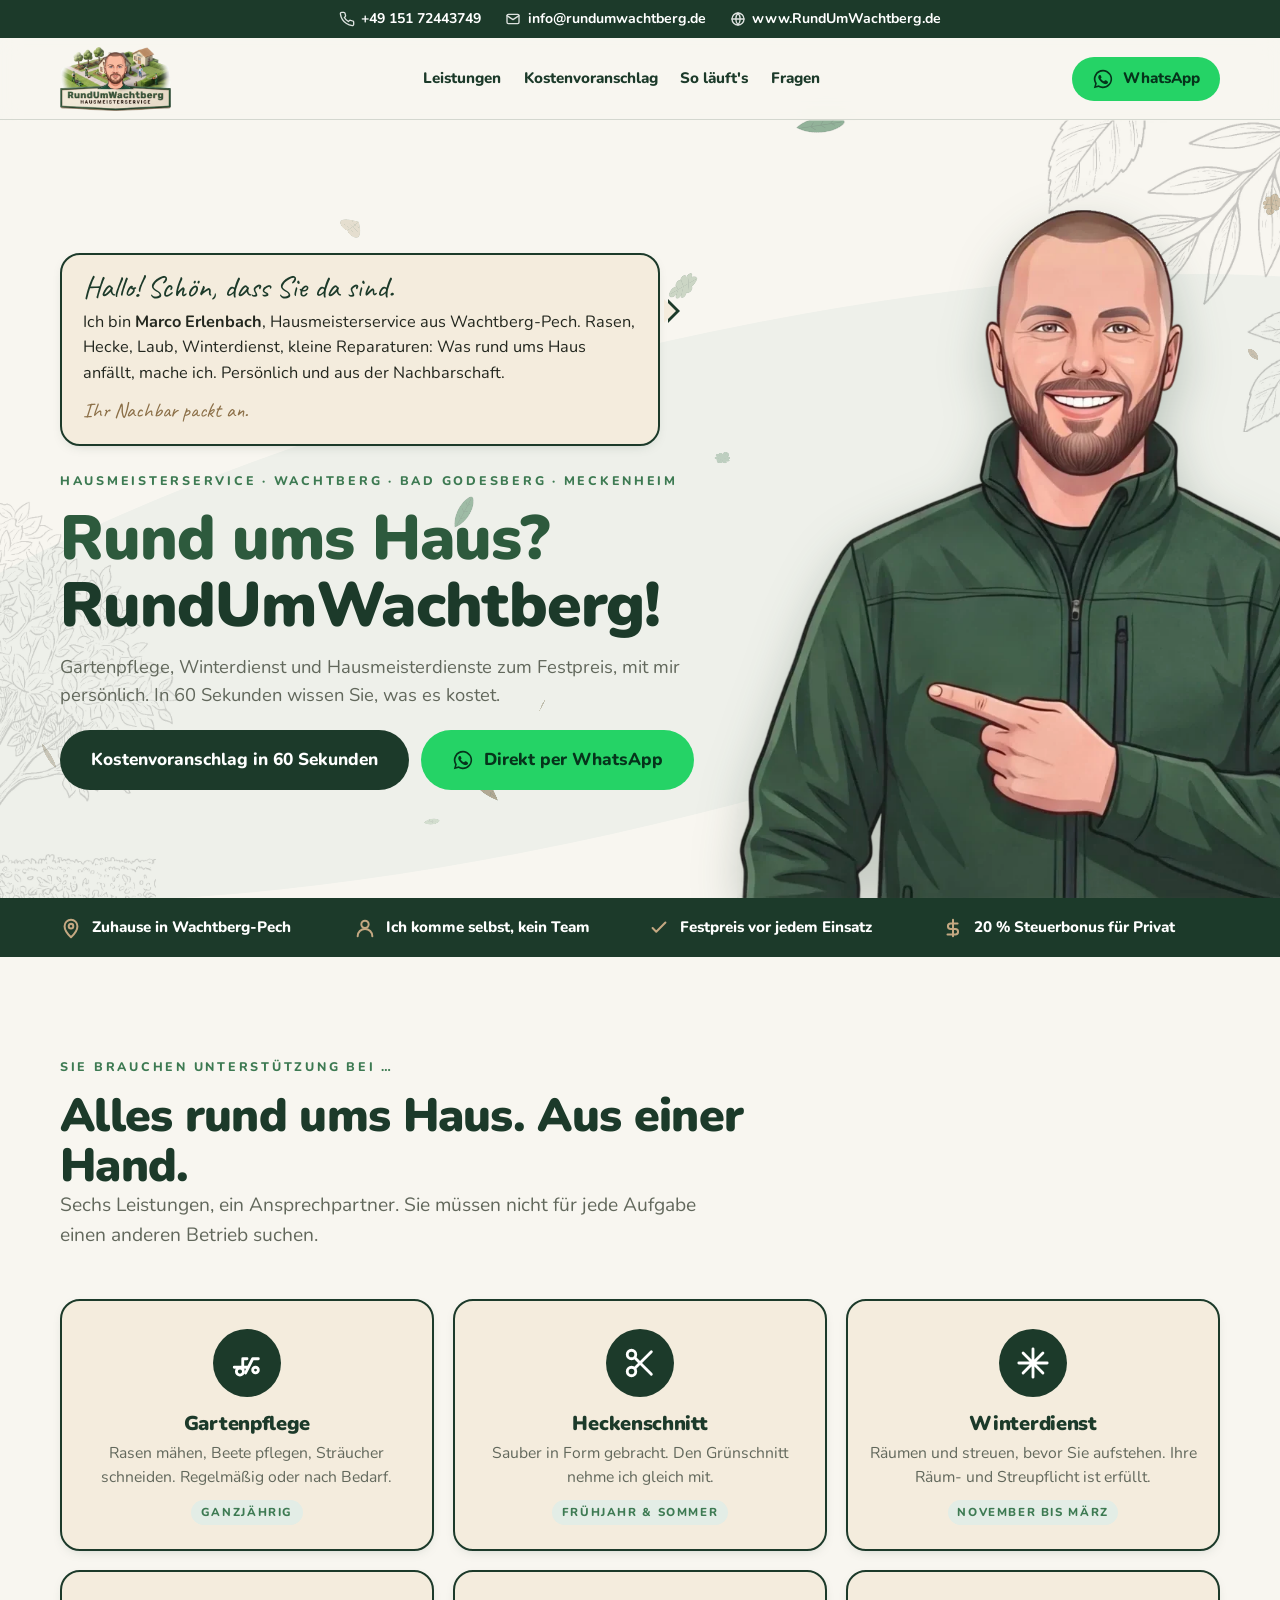
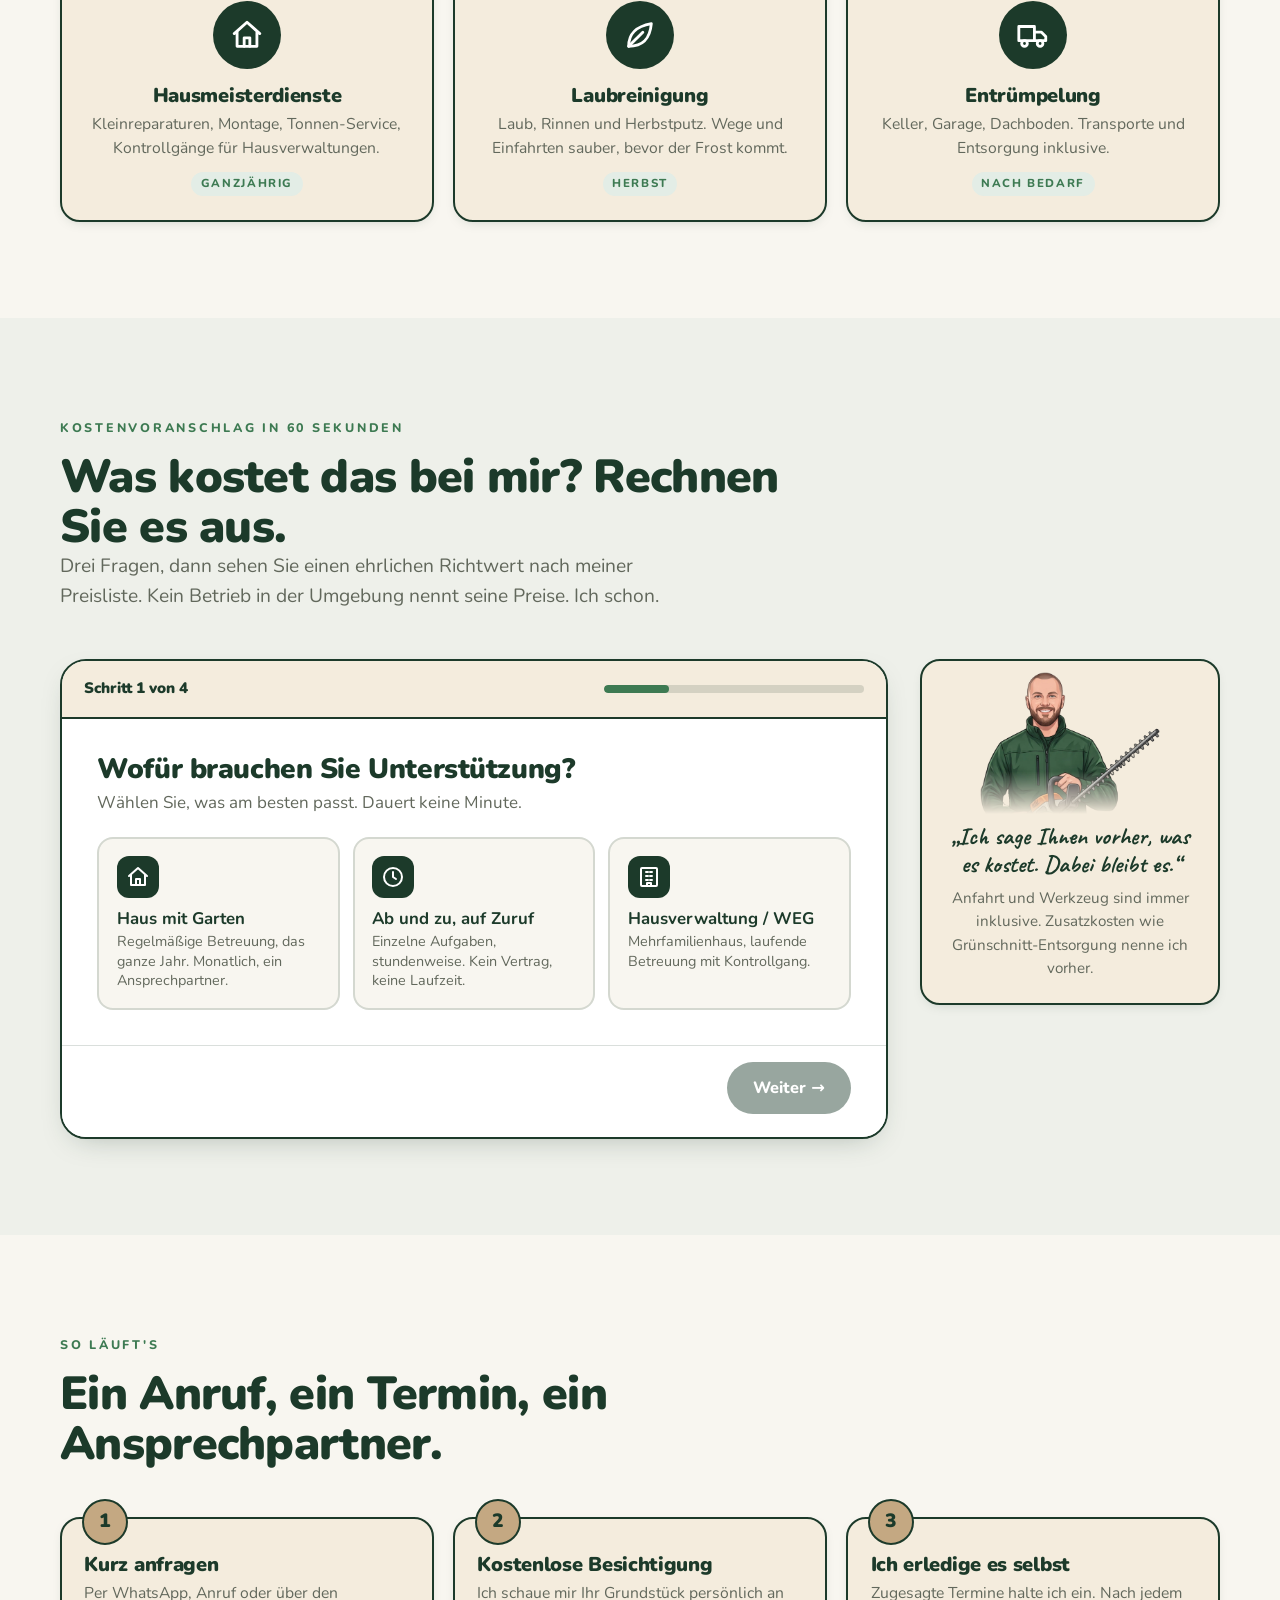
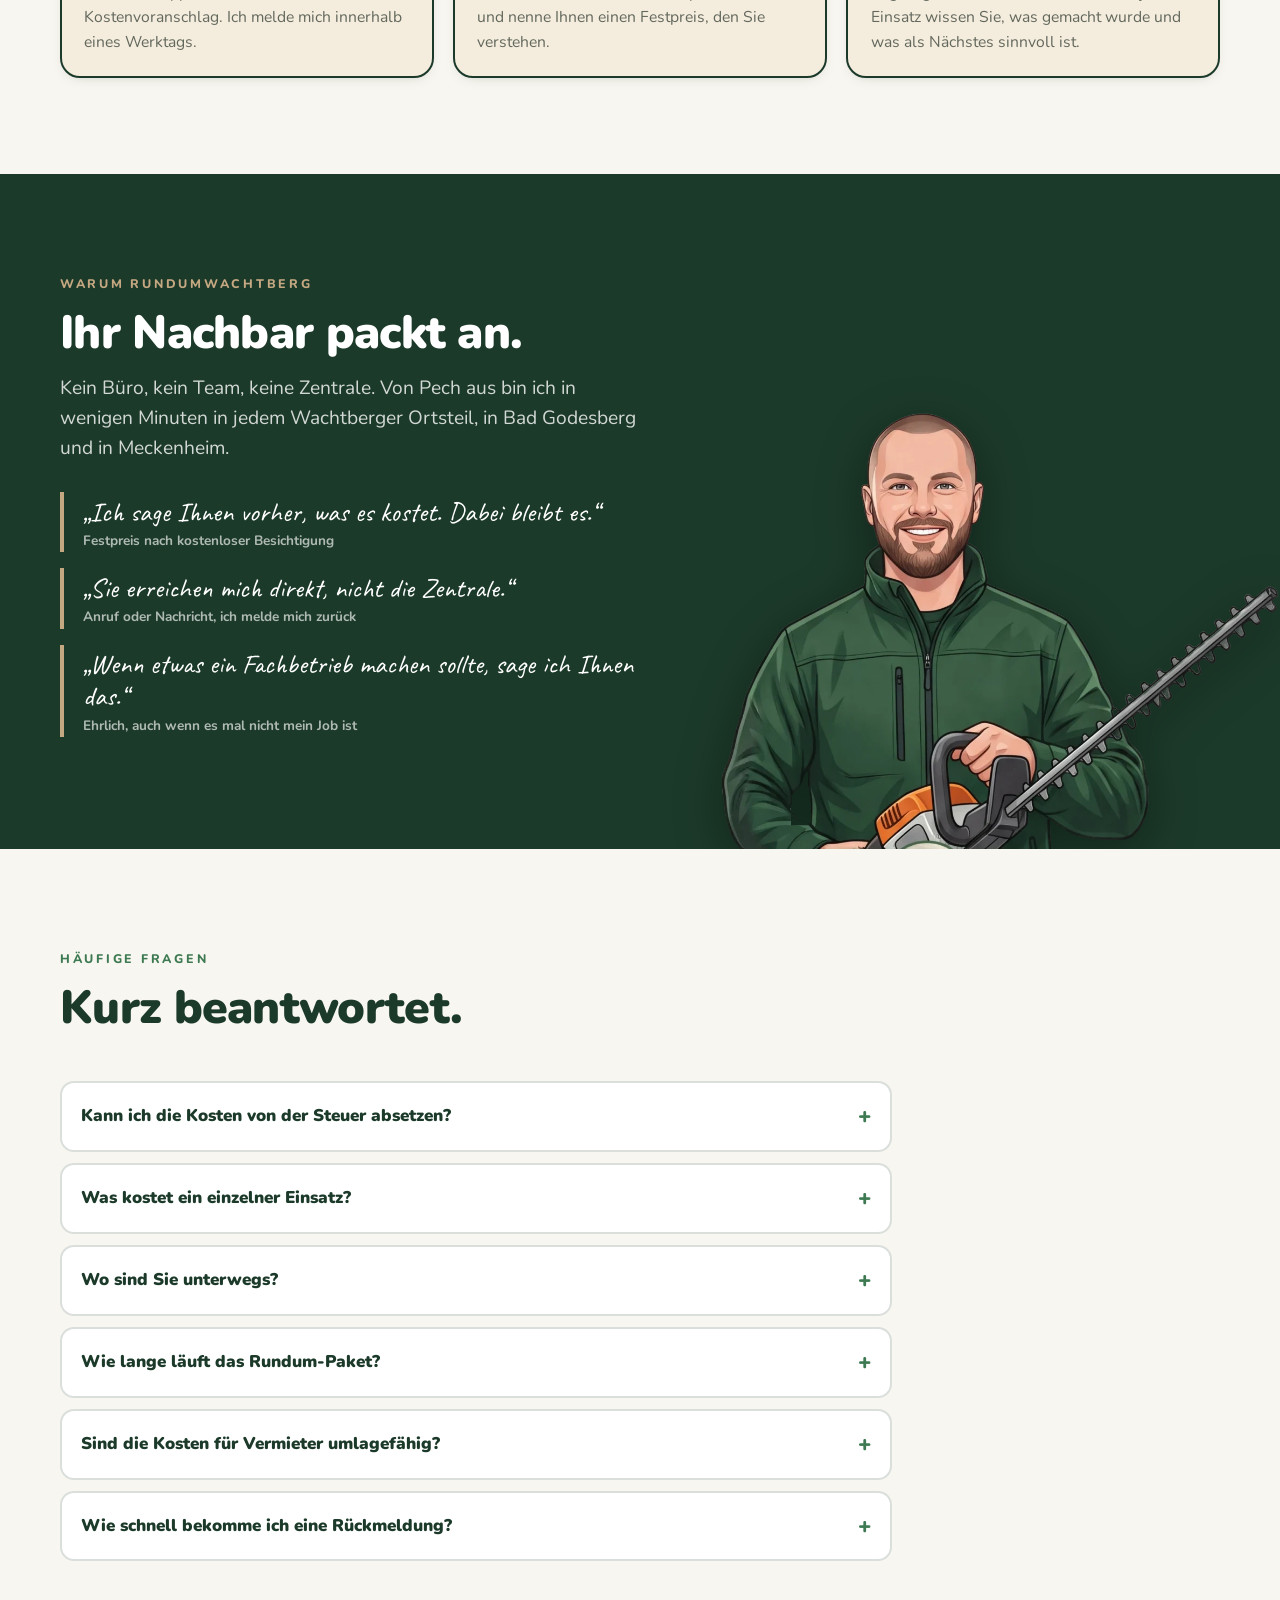
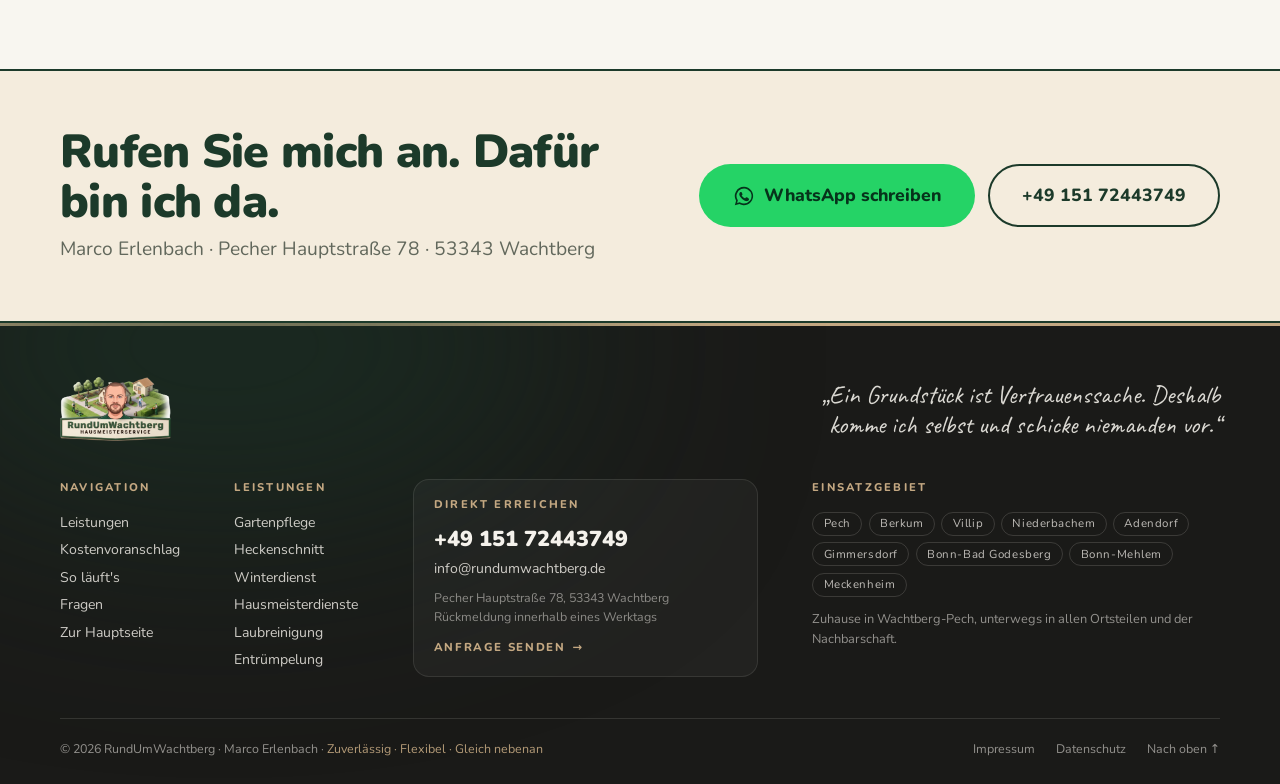
==== index.html @ 846a8f22 "Mobil-Hero: Ueberschrift zuerst, Figur steht auf der Blasenkante - Reihenfolge auf dem Handy: Eyebro" ====
<!DOCTYPE html>
<html lang="de">
<head>
<meta charset="UTF-8">
<meta name="viewport" content="width=device-width, initial-scale=1.0">
<title>Hausmeisterservice Wachtberg: Gartenpflege, Winterdienst, Kleinreparaturen | RundUmWachtberg</title>
<meta name="description" content="Marco Erlenbach aus Wachtberg-Pech: Gartenpflege, Heckenschnitt, Winterdienst, Laubreinigung und Hausmeisterdienste zum Festpreis. Kostenvoranschlag in 60 Sekunden, Anfrage per WhatsApp.">
<link rel="canonical" href="https://anfrage.rundumwachtberg.de/">
<meta name="theme-color" content="#1C3A2A">
<meta property="og:type" content="website">
<meta property="og:locale" content="de_DE">
<meta property="og:title" content="Rund ums Haus? RundUmWachtberg! Hausmeisterservice in Wachtberg">
<meta property="og:description" content="Gartenpflege, Winterdienst und Hausmeisterdienste zum Festpreis. Kostenvoranschlag in 60 Sekunden.">
<meta property="og:image" content="https://anfrage.rundumwachtberg.de/assets/og.jpg">
<meta property="og:url" content="https://anfrage.rundumwachtberg.de/">
<meta name="twitter:card" content="summary_large_image">
<link rel="icon" type="image/png" href="assets/favicon.png">
<link rel="apple-touch-icon" href="assets/favicon.png">
<link rel="preconnect" href="https://fonts.googleapis.com">
<link rel="preconnect" href="https://fonts.gstatic.com" crossorigin>
<link href="https://fonts.googleapis.com/css2?family=Nunito:wght@400;600;700;800;900&family=Caveat:wght@700&display=swap" rel="stylesheet">
<link rel="stylesheet" href="styles.css">
<script type="application/ld+json">
{
  "@context": "https://schema.org",
  "@type": "HomeAndConstructionBusiness",
  "name": "RundUmWachtberg Hausmeisterservice",
  "image": "https://anfrage.rundumwachtberg.de/assets/og.jpg",
  "url": "https://www.rundumwachtberg.de",
  "telephone": "+4915172443749",
  "email": "info@rundumwachtberg.de",
  "founder": { "@type": "Person", "name": "Marco Erlenbach" },
  "address": { "@type": "PostalAddress", "streetAddress": "Pecher Hauptstraße 78", "postalCode": "53343", "addressLocality": "Wachtberg", "addressCountry": "DE" },
  "areaServed": ["Wachtberg", "Bonn-Bad Godesberg", "Meckenheim", "Rhein-Sieg-Kreis"],
  "priceRange": "ab 42 € pro Stunde",
  "description": "Hausmeisterservice in Wachtberg: Gartenpflege, Heckenschnitt, Winterdienst, Laubreinigung, Kleinreparaturen und Entrümpelung für Privathaushalte und Hausverwaltungen.",
  "makesOffer": [
    { "@type": "Offer", "itemOffered": { "@type": "Service", "name": "Gartenpflege" } },
    { "@type": "Offer", "itemOffered": { "@type": "Service", "name": "Winterdienst" } },
    { "@type": "Offer", "itemOffered": { "@type": "Service", "name": "Hausmeisterdienste" } }
  ]
}
</script>
</head>
<body>

<!-- Topbar wie auf dem Flyer -->
<div class="topbar">
  <div class="wrap">
    <a href="tel:+4915172443749"><svg viewBox="0 0 24 24" fill="none" stroke="currentColor" stroke-width="2" stroke-linecap="round" stroke-linejoin="round"><path d="M22 16.9v3a2 2 0 01-2.2 2 19.8 19.8 0 01-8.6-3.1 19.5 19.5 0 01-6-6A19.8 19.8 0 012.1 4.2 2 2 0 014.1 2h3a2 2 0 012 1.7c.1.9.4 1.8.7 2.7a2 2 0 01-.5 2.1L8 9.8a16 16 0 006 6l1.3-1.3a2 2 0 012.1-.4c.9.3 1.8.6 2.7.7a2 2 0 011.9 2.1z"/></svg>+49 151 72443749</a>
    <a href="mailto:info@rundumwachtberg.de"><svg viewBox="0 0 24 24" fill="none" stroke="currentColor" stroke-width="2" stroke-linecap="round" stroke-linejoin="round"><rect x="3" y="5" width="18" height="14" rx="2"/><path d="M3 7l9 6 9-6"/></svg>info@rundumwachtberg.de</a>
    <a class="web" href="https://www.rundumwachtberg.de"><svg viewBox="0 0 24 24" fill="none" stroke="currentColor" stroke-width="2" stroke-linecap="round" stroke-linejoin="round"><circle cx="12" cy="12" r="9"/><path d="M3 12h18M12 3a14 14 0 010 18M12 3a14 14 0 000 18"/></svg>www.RundUmWachtberg.de</a>
  </div>
</div>

<header class="header">
  <div class="wrap">
    <a class="logo" href="#top" aria-label="RundUmWachtberg Hausmeisterservice"><img src="assets/logo.webp" alt="RundUmWachtberg Hausmeisterservice" width="700" height="405"></a>
    <nav aria-label="Seitennavigation">
      <a href="#leistungen">Leistungen</a>
      <a href="#rechner">Kostenvoranschlag</a>
      <a href="#ablauf">So läuft's</a>
      <a href="#faq">Fragen</a>
    </nav>
    <a class="btn btn-wa" data-wa="Hallo Marco, ich komme über Ihren Flyer und hätte gern ein Angebot für " href="#" target="_blank" rel="noopener"><svg viewBox="0 0 24 24" fill="currentColor"><path d="M12 2a10 10 0 00-8.6 15.1L2 22l5-1.3A10 10 0 1012 2zm0 18.2a8.2 8.2 0 01-4.2-1.2l-.3-.2-3 .8.8-2.9-.2-.3A8.2 8.2 0 1112 20.2zm4.5-6.1c-.2-.1-1.5-.7-1.7-.8s-.4-.1-.6.1-.6.8-.8 1c-.1.2-.3.2-.5.1a6.7 6.7 0 01-3.3-2.9c-.3-.4.3-.4.7-1.3.1-.2 0-.3 0-.4l-.8-1.8c-.2-.5-.4-.4-.6-.4h-.5a1 1 0 00-.7.3 3 3 0 00-.9 2.2 5.2 5.2 0 001.1 2.7 11.8 11.8 0 004.5 4c1.7.7 2.3.8 3.1.6a2.7 2.7 0 001.8-1.2 2.2 2.2 0 00.1-1.2c0-.1-.2-.2-.4-.3z"/></svg>WhatsApp</a>
  </div>
</header>

<main id="top">

<!-- HERO -->
<section class="hero">
  <div class="swoosh"></div>
  <img class="deco deco-leaves" src="assets/leaves-tr.webp" alt="" aria-hidden="true">
  <img class="deco deco-tree" src="assets/tree-left.webp" alt="" aria-hidden="true">
  <canvas class="wind" data-count="16" data-opacity="0.7" aria-hidden="true"></canvas>
  <div class="wrap">
    <div class="hero-copy">
      <div class="bubble">
        <div class="hi">Hallo! Schön, dass Sie da sind.</div>
        <div class="bubble-fig" aria-hidden="true"><img src="assets/marco-point.webp" alt="" width="900" height="955"></div>
        <p>Ich bin <strong>Marco Erlenbach</strong>, Hausmeisterservice aus Wachtberg-Pech. Rasen, Hecke, Laub, Winterdienst, kleine Reparaturen: Was rund ums Haus anfällt, mache ich. Persönlich und aus der Nachbarschaft.</p>
        <div class="sig">Ihr Nachbar packt an.</div>
      </div>
      <span class="eyebrow">Hausmeisterservice · Wachtberg · Bad Godesberg · Meckenheim</span>
      <h1><span class="q">Rund ums Haus?</span><span>RundUmWachtberg!</span></h1>
      <p class="lead">Gartenpflege, Winterdienst und Hausmeisterdienste zum Festpreis, mit mir persönlich. <span class="lead-more">In 60 Sekunden wissen Sie, was es kostet.</span></p>
      <div class="hero-ctas">
        <a class="btn btn-primary btn-lg" href="#rechner">Kostenvoranschlag in 60 Sekunden</a>
        <a class="btn btn-wa btn-lg" data-wa="Hallo Marco, ich komme über Ihren Flyer und hätte gern ein Angebot für " href="#" target="_blank" rel="noopener"><svg viewBox="0 0 24 24" fill="currentColor"><path d="M12 2a10 10 0 00-8.6 15.1L2 22l5-1.3A10 10 0 1012 2zm0 18.2a8.2 8.2 0 01-4.2-1.2l-.3-.2-3 .8.8-2.9-.2-.3A8.2 8.2 0 1112 20.2zm4.5-6.1c-.2-.1-1.5-.7-1.7-.8s-.4-.1-.6.1-.6.8-.8 1c-.1.2-.3.2-.5.1a6.7 6.7 0 01-3.3-2.9c-.3-.4.3-.4.7-1.3.1-.2 0-.3 0-.4l-.8-1.8c-.2-.5-.4-.4-.6-.4h-.5a1 1 0 00-.7.3 3 3 0 00-.9 2.2 5.2 5.2 0 001.1 2.7 11.8 11.8 0 004.5 4c1.7.7 2.3.8 3.1.6a2.7 2.7 0 001.8-1.2 2.2 2.2 0 00.1-1.2c0-.1-.2-.2-.4-.3z"/></svg>Direkt per WhatsApp</a>
      </div>
    </div>
    <div class="hero-marco">
      <img src="assets/marco-point.webp" alt="Marco Erlenbach, Inhaber von RundUmWachtberg, als Cartoon" width="900" height="955" fetchpriority="high">
    </div>
  </div>
</section>

<div class="trust">
  <div class="wrap">
    <div><svg viewBox="0 0 24 24" fill="none" stroke="currentColor" stroke-width="2.2" stroke-linecap="round" stroke-linejoin="round"><path d="M12 22s7-6.5 7-12a7 7 0 10-14 0c0 5.5 7 12 7 12z"/><circle cx="12" cy="10" r="2.5"/></svg>Zuhause in Wachtberg-Pech</div>
    <div><svg viewBox="0 0 24 24" fill="none" stroke="currentColor" stroke-width="2.2" stroke-linecap="round" stroke-linejoin="round"><circle cx="12" cy="8" r="4"/><path d="M4 21a8 8 0 0116 0"/></svg>Ich komme selbst, kein Team</div>
    <div><svg viewBox="0 0 24 24" fill="none" stroke="currentColor" stroke-width="2.2" stroke-linecap="round" stroke-linejoin="round"><path d="M5 12l4 4L19 6"/></svg>Festpreis vor jedem Einsatz</div>
    <div><svg viewBox="0 0 24 24" fill="none" stroke="currentColor" stroke-width="2.2" stroke-linecap="round" stroke-linejoin="round"><path d="M12 3v18M17 7H9.5a3 3 0 000 6h5a3 3 0 010 6H6"/></svg>20 % Steuerbonus für Privat</div>
  </div>
</div>

<!-- LEISTUNGEN -->
<section class="section" id="leistungen">
  <div class="wrap">
    <div class="section-head reveal">
      <span class="eyebrow">Sie brauchen Unterstützung bei …</span>
      <h2>Alles rund ums Haus. Aus einer Hand.</h2>
      <p class="lead">Sechs Leistungen, ein Ansprechpartner. Sie müssen nicht für jede Aufgabe einen anderen Betrieb suchen.</p>
    </div>
    <div class="services">
      <div class="card service reveal">
        <div class="icon-circle"><svg viewBox="0 0 24 24" fill="none" stroke="currentColor" stroke-width="2" stroke-linecap="round" stroke-linejoin="round"><path d="M3 15h10l3-6h4M13 15l-2 4"/><circle cx="7" cy="18" r="2.5"/><circle cx="18" cy="17" r="2"/><path d="M9 15V9h3"/></svg></div>
        <h3>Gartenpflege</h3>
        <p>Rasen mähen, Beete pflegen, Sträucher schneiden. Regelmäßig oder nach Bedarf.</p>
        <span class="tag">Ganzjährig</span>
      </div>
      <div class="card service reveal">
        <div class="icon-circle"><svg viewBox="0 0 24 24" fill="none" stroke="currentColor" stroke-width="2" stroke-linecap="round" stroke-linejoin="round"><circle cx="6" cy="6" r="3"/><circle cx="6" cy="18" r="3"/><path d="M20 4L8.5 15.5M8.5 8.5L20 20"/></svg></div>
        <h3>Heckenschnitt</h3>
        <p>Sauber in Form gebracht. Den Grünschnitt nehme ich gleich mit.</p>
        <span class="tag">Frühjahr & Sommer</span>
      </div>
      <div class="card service reveal">
        <div class="icon-circle"><svg viewBox="0 0 24 24" fill="none" stroke="currentColor" stroke-width="2" stroke-linecap="round" stroke-linejoin="round"><path d="M12 2v20M2 12h20M5 5l14 14M19 5L5 19"/></svg></div>
        <h3>Winterdienst</h3>
        <p>Räumen und streuen, bevor Sie aufstehen. Ihre Räum- und Streupflicht ist erfüllt.</p>
        <span class="tag">November bis März</span>
      </div>
      <div class="card service reveal">
        <div class="icon-circle"><svg viewBox="0 0 24 24" fill="none" stroke="currentColor" stroke-width="2" stroke-linecap="round" stroke-linejoin="round"><path d="M3 11l9-8 9 8"/><path d="M5 10v10h14V10"/><path d="M10 20v-6h4v6"/></svg></div>
        <h3>Hausmeisterdienste</h3>
        <p>Kleinreparaturen, Montage, Tonnen-Service, Kontrollgänge für Hausverwaltungen.</p>
        <span class="tag">Ganzjährig</span>
      </div>
      <div class="card service reveal">
        <div class="icon-circle"><svg viewBox="0 0 24 24" fill="none" stroke="currentColor" stroke-width="2" stroke-linecap="round" stroke-linejoin="round"><path d="M4 20c0-9 5-14 16-16-1 11-6 16-16 16z"/><path d="M4 20c4-4 7-7 10-10"/></svg></div>
        <h3>Laubreinigung</h3>
        <p>Laub, Rinnen und Herbstputz. Wege und Einfahrten sauber, bevor der Frost kommt.</p>
        <span class="tag">Herbst</span>
      </div>
      <div class="card service reveal">
        <div class="icon-circle"><svg viewBox="0 0 24 24" fill="none" stroke="currentColor" stroke-width="2" stroke-linecap="round" stroke-linejoin="round"><path d="M2 6h11v10H2zM13 10h5l3 3v3h-8z"/><circle cx="6" cy="18" r="2"/><circle cx="17" cy="18" r="2"/></svg></div>
        <h3>Entrümpelung</h3>
        <p>Keller, Garage, Dachboden. Transporte und Entsorgung inklusive.</p>
        <span class="tag">Nach Bedarf</span>
      </div>
    </div>
  </div>
</section>

<!-- RECHNER -->
<section class="section section-alt" id="rechner">
  <div class="wrap">
    <div class="section-head reveal">
      <span class="eyebrow">Kostenvoranschlag in 60 Sekunden</span>
      <h2>Was kostet das bei mir? Rechnen Sie es aus.</h2>
      <p class="lead">Drei Fragen, dann sehen Sie einen ehrlichen Richtwert nach meiner Preisliste. Kein Betrieb in der Umgebung nennt seine Preise. Ich schon.</p>
    </div>
    <div class="wizard-wrap">
      <div class="wizard reveal" id="wizard">
        <div class="wizard-top">
          <span class="step-label" id="wizard-step">Schritt 1 von 4</span>
          <div class="progress" role="progressbar" aria-label="Fortschritt"><span id="wizard-progress" style="width:25%"></span></div>
        </div>
        <div class="wizard-body" id="wizard-body"></div>
        <div class="wizard-nav" id="wizard-nav"></div>
      </div>
      <aside class="wizard-side reveal">
        <div class="card">
          <img src="assets/marco-trimmer.webp" alt="" width="1040" height="815" loading="lazy">
          <div class="hand">„Ich sage Ihnen vorher, was es kostet. Dabei bleibt es.“</div>
          <p>Anfahrt und Werkzeug sind immer inklusive. Zusatzkosten wie Grünschnitt-Entsorgung nenne ich vorher.</p>
        </div>
      </aside>
    </div>
  </div>
</section>

<!-- ABLAUF -->
<section class="section" id="ablauf">
  <div class="wrap">
    <div class="section-head reveal">
      <span class="eyebrow">So läuft's</span>
      <h2>Ein Anruf, ein Termin, ein Ansprechpartner.</h2>
    </div>
    <div class="steps3">
      <div class="card reveal"><h3>Kurz anfragen</h3><p>Per WhatsApp, Anruf oder über den Kostenvoranschlag. Ich melde mich innerhalb eines Werktags.</p></div>
      <div class="card reveal"><h3>Kostenlose Besichtigung</h3><p>Ich schaue mir Ihr Grundstück persönlich an und nenne Ihnen einen Festpreis, den Sie verstehen.</p></div>
      <div class="card reveal"><h3>Ich erledige es selbst</h3><p>Zugesagte Termine halte ich ein. Nach jedem Einsatz wissen Sie, was gemacht wurde und was als Nächstes sinnvoll ist.</p></div>
    </div>
  </div>
</section>

<!-- WARUM MARCO -->
<section class="section section-dark">
  <div class="wrap why">
    <div class="reveal">
      <span class="eyebrow">Warum RundUmWachtberg</span>
      <h2>Ihr Nachbar packt an.</h2>
      <p class="lead" style="margin:1rem 0 1.8rem">Kein Büro, kein Team, keine Zentrale. Von Pech aus bin ich in wenigen Minuten in jedem Wachtberger Ortsteil, in Bad Godesberg und in Meckenheim.</p>
      <div class="quotes">
        <div class="quote">„Ich sage Ihnen vorher, was es kostet. Dabei bleibt es.“<small>Festpreis nach kostenloser Besichtigung</small></div>
        <div class="quote">„Sie erreichen mich direkt, nicht die Zentrale.“<small>Anruf oder Nachricht, ich melde mich zurück</small></div>
        <div class="quote">„Wenn etwas ein Fachbetrieb machen sollte, sage ich Ihnen das.“<small>Ehrlich, auch wenn es mal nicht mein Job ist</small></div>
      </div>
    </div>
    <div class="why-marco reveal">
      <img src="assets/marco-trimmer.webp" alt="Marco Erlenbach mit Heckenschere" width="1040" height="815" loading="lazy">
    </div>
  </div>
</section>

<!-- FAQ -->
<section class="section" id="faq">
  <div class="wrap">
    <div class="section-head reveal">
      <span class="eyebrow">Häufige Fragen</span>
      <h2>Kurz beantwortet.</h2>
    </div>
    <div class="faq reveal">
      <details><summary>Kann ich die Kosten von der Steuer absetzen?</summary><div class="a">Ja. Als Privathaushalt holen Sie sich 20 % der Arbeitskosten über die Steuererklärung zurück (haushaltsnahe Dienstleistungen nach § 35a EStG, bis 4.000 € im Jahr). Voraussetzung sind eine Rechnung und die Zahlung per Überweisung. Aus 135 € im Monat werden so effektiv 108 €. Das ist keine Steuerberatung, fragen Sie im Zweifel Ihren Steuerberater.</div></details>
      <details><summary>Was kostet ein einzelner Einsatz?</summary><div class="a">42 € pro Stunde, mindestens zwei Stunden, danach im 15-Minuten-Takt. Anfahrt und Werkzeug sind inklusive. Zusatzkosten wie die Entsorgung von Grünschnitt (19 € je m³) nenne ich Ihnen vorher.</div></details>
      <details><summary>Wo sind Sie unterwegs?</summary><div class="a">In allen Wachtberger Ortsteilen (Pech, Niederbachem, Villip, Berkum, Adendorf, Ließem und weitere), in Bonn-Bad Godesberg und in Meckenheim. Im Umkreis fällt keine Anfahrtspauschale an.</div></details>
      <details><summary>Wie lange läuft das Rundum-Paket?</summary><div class="a">Zwölf Monate, danach monatlich kündbar. Die zwölf Monate sind für Sie: Der Preis bleibt ein Jahr fest und der Winterdienst ist drin. Wer nur den Sommer möchte, bucht stundenweise.</div></details>
      <details><summary>Sind die Kosten für Vermieter umlagefähig?</summary><div class="a">Hausmeister-, Gartenpflege- und Winterdienstkosten sind in der Regel als Betriebskosten auf die Mieter umlegbar (§ 2 BetrKV). Ich stelle die Rechnung getrennt nach umlagefähigen und nicht umlagefähigen Kosten aus.</div></details>
      <details><summary>Wie schnell bekomme ich eine Rückmeldung?</summary><div class="a">Innerhalb eines Werktags. Wenn es einmal schnell gehen muss, findet sich meist auch kurzfristig ein Termin.</div></details>
    </div>
  </div>
</section>

<!-- CTA-BAND -->
<section class="cta-band">
  <div class="wrap">
    <div class="reveal">
      <h2>Rufen Sie mich an. Dafür bin ich da.</h2>
      <p class="lead" style="margin-top:.5rem">Marco Erlenbach · Pecher Hauptstraße 78 · 53343 Wachtberg</p>
    </div>
    <div class="actions reveal">
      <a class="btn btn-wa btn-lg" data-wa="Hallo Marco, ich komme über Ihren Flyer und hätte gern ein Angebot für " href="#" target="_blank" rel="noopener"><svg viewBox="0 0 24 24" fill="currentColor"><path d="M12 2a10 10 0 00-8.6 15.1L2 22l5-1.3A10 10 0 1012 2zm0 18.2a8.2 8.2 0 01-4.2-1.2l-.3-.2-3 .8.8-2.9-.2-.3A8.2 8.2 0 1112 20.2zm4.5-6.1c-.2-.1-1.5-.7-1.7-.8s-.4-.1-.6.1-.6.8-.8 1c-.1.2-.3.2-.5.1a6.7 6.7 0 01-3.3-2.9c-.3-.4.3-.4.7-1.3.1-.2 0-.3 0-.4l-.8-1.8c-.2-.5-.4-.4-.6-.4h-.5a1 1 0 00-.7.3 3 3 0 00-.9 2.2 5.2 5.2 0 001.1 2.7 11.8 11.8 0 004.5 4c1.7.7 2.3.8 3.1.6a2.7 2.7 0 001.8-1.2 2.2 2.2 0 00.1-1.2c0-.1-.2-.2-.4-.3z"/></svg>WhatsApp schreiben</a>
      <a class="btn btn-outline btn-lg" href="tel:+4915172443749">+49 151 72443749</a>
    </div>
  </div>
</section>

</main>

<footer id="footer">
  <div class="foot-line" aria-hidden="true"></div>
  <div class="foot-glow" aria-hidden="true"></div>
  <canvas class="wind" data-count="12" data-opacity="0.5" data-dark="1" aria-hidden="true"></canvas>
  <div class="wrap foot-inner">
    <div class="foot-head">
      <a href="#top" aria-label="Nach oben"><img src="assets/logo.webp" alt="RundUmWachtberg Hausmeisterservice" width="220" height="118"></a>
      <p class="foot-quote">„Ein Grundstück ist Vertrauenssache. Deshalb komme ich selbst und schicke niemanden vor.“</p>
    </div>
    <div class="foot-grid">
      <div>
        <div class="foot-eyebrow">Navigation</div>
        <ul>
          <li><a href="#leistungen">Leistungen</a></li>
          <li><a href="#rechner">Kostenvoranschlag</a></li>
          <li><a href="#ablauf">So läuft's</a></li>
          <li><a href="#fragen">Fragen</a></li>
          <li><a href="https://www.rundumwachtberg.de">Zur Hauptseite</a></li>
        </ul>
      </div>
      <div>
        <div class="foot-eyebrow">Leistungen</div>
        <ul>
          <li><a href="#leistungen">Gartenpflege</a></li>
          <li><a href="#leistungen">Heckenschnitt</a></li>
          <li><a href="#leistungen">Winterdienst</a></li>
          <li><a href="#leistungen">Hausmeisterdienste</a></li>
          <li><a href="#leistungen">Laubreinigung</a></li>
          <li><a href="#leistungen">Entrümpelung</a></li>
        </ul>
      </div>
      <div class="foot-card">
        <div class="foot-eyebrow">Direkt erreichen</div>
        <a class="foot-phone" href="tel:+4915172443749">+49 151 72443749</a>
        <a class="foot-mail" href="mailto:info@rundumwachtberg.de">info@rundumwachtberg.de</a>
        <p>Pecher Hauptstraße 78, 53343 Wachtberg<br>Rückmeldung innerhalb eines Werktags</p>
        <a class="foot-cta" href="#rechner">Anfrage senden <span aria-hidden="true">→</span></a>
      </div>
      <div>
        <div class="foot-eyebrow">Einsatzgebiet</div>
        <ul class="foot-chips">
          <li>Pech</li><li>Berkum</li><li>Villip</li><li>Niederbachem</li><li>Adendorf</li><li>Gimmersdorf</li><li>Bonn-Bad Godesberg</li><li>Bonn-Mehlem</li><li>Meckenheim</li>
        </ul>
        <p class="foot-note">Zuhause in Wachtberg-Pech, unterwegs in allen Ortsteilen und der Nachbarschaft.</p>
      </div>
    </div>
    <div class="foot-legal">
      <div>© 2026 RundUmWachtberg · Marco Erlenbach · <span class="foot-claim">Zuverlässig · Flexibel · Gleich nebenan</span></div>
      <div class="foot-links"><a href="impressum.html">Impressum</a><a href="datenschutz.html">Datenschutz</a><a href="#top">Nach oben <span aria-hidden="true">↑</span></a></div>
    </div>
  </div>
</footer>

<!-- Mobile Sticky-Bar -->
<div class="sticky-bar">
  <a class="btn btn-wa" data-wa="Hallo Marco, ich komme über Ihren Flyer und hätte gern ein Angebot für " href="#" target="_blank" rel="noopener"><svg viewBox="0 0 24 24" fill="currentColor" width="20" height="20"><path d="M12 2a10 10 0 00-8.6 15.1L2 22l5-1.3A10 10 0 1012 2zm0 18.2a8.2 8.2 0 01-4.2-1.2l-.3-.2-3 .8.8-2.9-.2-.3A8.2 8.2 0 1112 20.2zm4.5-6.1c-.2-.1-1.5-.7-1.7-.8s-.4-.1-.6.1-.6.8-.8 1c-.1.2-.3.2-.5.1a6.7 6.7 0 01-3.3-2.9c-.3-.4.3-.4.7-1.3.1-.2 0-.3 0-.4l-.8-1.8c-.2-.5-.4-.4-.6-.4h-.5a1 1 0 00-.7.3 3 3 0 00-.9 2.2 5.2 5.2 0 001.1 2.7 11.8 11.8 0 004.5 4c1.7.7 2.3.8 3.1.6a2.7 2.7 0 001.8-1.2 2.2 2.2 0 00.1-1.2c0-.1-.2-.2-.4-.3z"/></svg>WhatsApp</a>
  <a class="btn btn-primary" href="#rechner">Kostenvoranschlag</a>
</div>

<script src="app.js" defer></script>
<script src="wind.js" defer></script>
</body>
</html>
---- styles.css ----
/* RundUmWachtberg Landingpage – Flyer-Look: Papier, Creme-Karten, Waldgrün, Cartoon-Marco */

:root {
  --paper: #F8F6F0;
  --paper-2: #EEF0EA;
  --cream: #F4ECDD;
  --cream-2: #EAE0CC;
  --forest: #1C3A2A;
  --forest-mid: #2D5A3D;
  --leaf: #3D7A52;
  --moss: #E3EDE6;
  --sand: #C4A882;
  --earth: #8B6F47;
  --ink: #23271F;
  --muted: #62685C;
  --line: rgba(28, 58, 42, 0.16);
  --wa: #25D366;
  --wa-dark: #128C4A;
  --radius: 20px;
  --shadow: 0 10px 30px -14px rgba(28, 58, 42, 0.35);
  --shadow-sm: 0 4px 14px -8px rgba(28, 58, 42, 0.35);
  --font: "Nunito", "Nunito Sans", system-ui, sans-serif;
  --hand: "Caveat", cursive;
  --max: 1160px;
}

* { box-sizing: border-box; margin: 0; padding: 0; }
html { scroll-behavior: smooth; -webkit-text-size-adjust: 100%; }
body {
  font-family: var(--font);
  color: var(--ink);
  background: var(--paper);
  line-height: 1.55;
  font-size: 17px;
  overflow-x: hidden;
}
img { max-width: 100%; height: auto; display: block; }
a { color: var(--forest-mid); }
button { font-family: inherit; cursor: pointer; }
.wrap { width: min(var(--max), 100% - 2.4rem); margin-inline: auto; }
.sr-only { position: absolute; width: 1px; height: 1px; overflow: hidden; clip: rect(0 0 0 0); white-space: nowrap; }

/* ---------- Typografie ---------- */
h1, h2, h3 { font-weight: 900; line-height: 1.08; color: var(--forest); letter-spacing: -0.015em; }
h1 { font-size: clamp(2.3rem, 5.6vw, 4.2rem); }
h2 { font-size: clamp(1.9rem, 3.8vw, 2.9rem); }
h3 { font-size: 1.25rem; }
.eyebrow {
  display: inline-block; font-size: 0.78rem; font-weight: 800; letter-spacing: 0.22em;
  text-transform: uppercase; color: var(--leaf); margin-bottom: 0.9rem;
}
.lead { font-size: clamp(1.05rem, 1.5vw, 1.25rem); color: var(--muted); max-width: 40rem; }
.muted { color: var(--muted); }
.hand { font-family: var(--hand); font-weight: 700; color: var(--earth); }

/* ---------- Buttons ---------- */
.btn {
  display: inline-flex; align-items: center; justify-content: center; gap: 0.6rem;
  min-height: 52px; padding: 0.8rem 1.5rem; border-radius: 999px; border: 2px solid transparent;
  font-weight: 800; font-size: 1.02rem; text-decoration: none; transition: transform .18s ease, box-shadow .18s ease, background .18s ease;
  white-space: nowrap;
}
.btn:hover { transform: translateY(-2px); box-shadow: var(--shadow); }
.btn:active { transform: translateY(0); }
.btn-primary { background: var(--forest); color: #fff; }
.btn-primary:hover { background: var(--forest-mid); }
.btn-outline { background: transparent; color: var(--forest); border-color: var(--forest); }
.btn-outline:hover { background: var(--moss); }
.btn-wa { background: var(--wa); color: #06331b; }
.btn-wa:hover { background: #2fe174; }
.btn-wa svg { width: 22px; height: 22px; flex: none; }
.btn-lg { min-height: 60px; padding: 1rem 2rem; font-size: 1.1rem; }
.btn[disabled] { opacity: .45; cursor: not-allowed; transform: none; box-shadow: none; }

/* ---------- Topbar & Header ---------- */
.topbar { background: var(--forest); color: #fff; font-size: 0.88rem; font-weight: 700; }
.topbar .wrap { display: flex; gap: 1.5rem; justify-content: center; flex-wrap: wrap; padding: 0.5rem 0; }
.topbar a { color: #fff; text-decoration: none; display: inline-flex; align-items: center; gap: .4rem; }
.topbar svg { width: 16px; height: 16px; opacity: .85; }
@media (max-width: 760px) { .topbar .wrap { gap: 1rem; font-size: .82rem; } .topbar .web { display: none; } }

.header { position: sticky; top: 0; z-index: 40; background: rgba(248, 246, 240, 0.88); backdrop-filter: blur(10px); border-bottom: 1px solid var(--line); }
.header .wrap { display: flex; align-items: center; justify-content: space-between; padding: 0.55rem 0; gap: 1rem; }
.logo img { height: 64px; width: auto; }
.header .btn { min-height: 44px; padding: .5rem 1.1rem; font-size: .95rem; }
.header nav { display: flex; gap: 1.4rem; font-weight: 800; font-size: .95rem; }
.header nav a { color: var(--forest); text-decoration: none; }
.header nav a:hover { color: var(--leaf); }
@media (max-width: 760px) { .header nav { display: none; } .logo img { height: 52px; } }

/* ---------- Deko (Skizzen aus dem Flyer) ---------- */
.deco { position: absolute; pointer-events: none; mix-blend-mode: multiply; opacity: .5; z-index: 0; }
.wind { position: absolute; inset: 0; width: 100%; height: 100%; pointer-events: none; z-index: 0; }
.deco-leaves { top: -10px; right: -40px; width: clamp(180px, 22vw, 340px); }
.deco-tree { left: -60px; bottom: -40px; width: clamp(160px, 20vw, 320px); opacity: .38; }
.swoosh {
  position: absolute; inset: 0; z-index: 0; pointer-events: none; overflow: hidden;
}
.swoosh::before {
  content: ""; position: absolute; width: 140%; height: 60%; left: -20%; top: 30%;
  background: var(--paper-2); border-radius: 50%; transform: rotate(-14deg);
}

/* ---------- Hero ---------- */
.hero { position: relative; overflow: hidden; padding: clamp(2rem, 6vw, 4.5rem) 0 0; }
.hero .wrap { position: relative; z-index: 1; display: grid; grid-template-columns: 1.15fr .85fr; gap: 1.5rem; align-items: end; }
.hero-copy { padding-bottom: clamp(2rem, 5vw, 4rem); }
.hero h1 span { display: block; }
.hero .lead { margin-top: 1rem; }
.hero h1 .q { color: var(--forest-mid); }
.hero-ctas { display: flex; flex-wrap: wrap; gap: .8rem; margin-top: 1.6rem; }
.hero-marco { position: relative; align-self: end; width: 100%; text-align: center; }
.hero-marco img { width: min(135%, 720px); max-width: none; margin-left: auto; margin-right: -6%; filter: drop-shadow(0 18px 24px rgba(28,58,42,.25)); }

/* Sprechblase */
.bubble {
  position: relative; background: var(--cream); border: 2px solid var(--forest); border-radius: var(--radius);
  padding: 1.2rem 1.4rem 1.3rem; box-shadow: var(--shadow-sm); margin-bottom: 1.6rem; max-width: 560px;
}
.bubble::after, .bubble::before {
  content: ""; position: absolute; right: -22px; top: 44px; border: 12px solid transparent; border-left-color: var(--forest); border-right: 0;
}
.bubble::after { right: -18px; border-left-color: var(--cream); }
.bubble .hi { font-family: var(--hand); font-size: 2rem; line-height: 1; color: var(--forest); margin-bottom: .45rem; }
.bubble p { font-size: 1.02rem; }
.bubble .sig { margin-top: .6rem; font-family: var(--hand); font-size: 1.35rem; color: var(--earth); }

.trust { position: relative; z-index: 1; background: var(--forest); color: #fff; }
.trust .wrap { display: grid; grid-template-columns: repeat(4, 1fr); gap: 1rem; padding: 1.1rem 0; }
.trust div { display: flex; align-items: center; gap: .6rem; font-weight: 800; font-size: .95rem; }
.trust svg { width: 22px; height: 22px; flex: none; color: var(--sand); }
@media (max-width: 900px) {
  .hero .wrap { grid-template-columns: 1fr; }
  .hero-marco { order: -1; justify-self: center; width: 100%; }
  .hero-marco img { width: min(90%, 440px); margin-inline: auto; }
  .bubble::before, .bubble::after { right: auto; left: 60px; top: -24px; border: 12px solid transparent; border-bottom-color: var(--forest); border-top: 0; }
  .bubble::after { top: -20px; border-bottom-color: var(--cream); }
  .trust .wrap { grid-template-columns: 1fr 1fr; }
}
@media (max-width: 480px) { .trust .wrap { grid-template-columns: 1fr; gap: .5rem; } }

/* Hero auf Viewport-Hoehe (Desktop): Topbar + Header = ca. 122px */
@media (min-width: 861px) {
  .hero { --chrome: 122px; height: calc(100svh - var(--chrome)); min-height: 560px; max-height: 980px; }
  .hero .wrap { height: 100%; }
  .hero-marco img { height: calc(100svh - var(--chrome) - clamp(2rem, 6vw, 4.5rem)); max-height: 800px; object-fit: contain; object-position: center bottom; }
}
@media (min-width: 861px) {
  .hero-copy { align-self: center; padding-bottom: 0; padding-top: 0; }
  .bubble { max-width: 600px; }
}
@media (min-width: 861px) and (max-height: 900px) {
  .hero { padding-top: 1.5rem; }
  .bubble { padding: 1.1rem 1.3rem 1.15rem; margin-bottom: 1.3rem; }
  .bubble .hi { font-size: 1.9rem; }
  .bubble p { font-size: 1.02rem; }
  .bubble .sig { font-size: 1.3rem; margin-top: .5rem; }
  .hero h1 { font-size: clamp(2.4rem, 5vw, 3.9rem); }
  .hero .lead { font-size: 1.15rem; margin-top: .8rem; }
  .hero-ctas { margin-top: 1.3rem; }
  .hero-ctas .btn-lg { min-height: 58px; padding: .9rem 1.8rem; font-size: 1.08rem; }
}

/* ---------- Sections ---------- */
.section { --sec-pad: clamp(3.2rem, 8vw, 6rem); position: relative; padding: var(--sec-pad) 0; }
.section-head { max-width: 46rem; margin-bottom: clamp(1.8rem, 4vw, 3rem); }
.section-alt { background: var(--paper-2); }
.section-dark { background: var(--forest); color: #fff; }
.section-dark h2, .section-dark h3 { color: #fff; }
.section-dark .eyebrow { color: var(--sand); }
.section-dark .lead { color: rgba(255,255,255,.8); }

/* Flyer-Karten */
.card {
  background: var(--cream); border: 2px solid var(--forest); border-radius: var(--radius);
  box-shadow: var(--shadow-sm); padding: 1.4rem;
}
.services { display: grid; grid-template-columns: repeat(3, 1fr); gap: 1.2rem; }
.service { text-align: center; padding: 1.8rem 1.2rem 1.5rem; transition: transform .2s ease, box-shadow .2s ease; }
.service:hover { transform: translateY(-4px); box-shadow: var(--shadow); }
.icon-circle {
  width: 68px; height: 68px; border-radius: 50%; background: var(--forest); color: #fff;
  display: grid; place-items: center; margin: 0 auto 1rem;
}
.icon-circle svg { width: 34px; height: 34px; }
.service h3 { margin-bottom: .35rem; }
.service p { color: var(--muted); font-size: .98rem; }
.service .tag { display: inline-block; margin-top: .7rem; font-size: .72rem; font-weight: 800; letter-spacing: .14em; text-transform: uppercase; color: var(--leaf); background: var(--moss); padding: .2rem .6rem; border-radius: 999px; }
@media (max-width: 900px) { .services { grid-template-columns: 1fr 1fr; } }
@media (max-width: 560px) { .services { grid-template-columns: 1fr; } }

/* ---------- Rechner / Wizard ---------- */
.wizard-wrap { display: grid; grid-template-columns: minmax(0, 1fr) 300px; gap: 2rem; align-items: start; }
@media (max-width: 960px) { .wizard-wrap { grid-template-columns: 1fr; } .wizard-side { display: none; } }
.wizard { background: #fff; border: 2px solid var(--forest); border-radius: 26px; box-shadow: var(--shadow); overflow: hidden; }
.wizard-top { display: flex; align-items: center; justify-content: space-between; gap: 1rem; padding: 1rem 1.4rem; background: var(--cream); border-bottom: 2px solid var(--forest); }
.wizard-top .step-label { font-weight: 900; color: var(--forest); font-size: .95rem; }
.progress { flex: 1; height: 8px; background: rgba(28,58,42,.15); border-radius: 99px; overflow: hidden; max-width: 260px; }
.progress span { display: block; height: 100%; background: var(--leaf); border-radius: 99px; transition: width .35s ease; }
.wizard-body { padding: clamp(1.3rem, 3vw, 2.2rem); min-height: 320px; }
.step { animation: stepIn .35s ease both; }
@keyframes stepIn { from { opacity: 0; transform: translateX(16px); } to { opacity: 1; transform: none; } }
.step h3 { font-size: clamp(1.35rem, 2.4vw, 1.75rem); margin-bottom: .35rem; }
.step .hint { color: var(--muted); margin-bottom: 1.3rem; }

.choices { display: grid; gap: .8rem; }
.choices.cols-3 { grid-template-columns: repeat(3, minmax(0, 1fr)); }
.choices.cols-2 { grid-template-columns: repeat(2, minmax(0, 1fr)); }
@media (max-width: 680px) { .choices.cols-3, .choices.cols-2 { grid-template-columns: 1fr; } }
.choice {
  position: relative; display: flex; gap: .9rem; align-items: flex-start; text-align: left;
  background: var(--paper); border: 2px solid var(--line); border-radius: 16px; padding: 1rem 1.05rem;
  transition: border-color .15s, background .15s, transform .15s; min-height: 64px; width: 100%; min-width: 0;
}
.choice:has(.check) { padding-right: 2.6rem; }
/* Drei-Spalten-Karten: Icon oben, Text darunter, Preis unten */
.choices.cols-3 .choice { flex-direction: column; align-items: stretch; gap: .7rem; padding: 1.05rem 1.1rem 1.1rem; }
.choices.cols-3 .choice:has(.check) { padding-right: 1.1rem; }
.choices.cols-3 .choice .price { margin-left: 0; margin-top: auto; padding-top: .7rem; border-top: 1px solid var(--line); text-align: left; font-size: 1rem; align-self: stretch; }
/* Zwei-Spalten-Karten: Icon links, Titel und Preis untereinander */
.choices.cols-2 .choice { display: grid; grid-template-columns: auto minmax(0, 1fr); align-items: start; align-content: start; column-gap: .9rem; row-gap: .3rem; }
.choices.cols-2 .choice .ic { grid-row: 1 / span 2; }
.choices.cols-2 .choice .price { grid-column: 2; margin-left: 0; align-self: start; font-size: .92rem; }
.choice:hover { border-color: var(--leaf); transform: translateY(-2px); }
.choice[aria-pressed="true"], .choice.on { border-color: var(--forest); background: var(--cream); box-shadow: 0 0 0 3px rgba(61,122,82,.18); }
.choice .ic { width: 42px; height: 42px; border-radius: 12px; background: var(--forest); color: #fff; display: grid; place-items: center; flex: none; }
.choice .ic svg { width: 24px; height: 24px; }
.choice b { display: block; color: var(--forest); font-size: 1.05rem; line-height: 1.2; }
.choice small { display: block; color: var(--muted); font-size: .9rem; margin-top: .2rem; line-height: 1.35; }
.choice .price { margin-left: auto; font-weight: 900; color: var(--leaf); white-space: nowrap; font-size: .95rem; align-self: center; }
.choice .check { position: absolute; top: 10px; right: 10px; width: 22px; height: 22px; border-radius: 50%; border: 2px solid var(--line); background: #fff; display: grid; place-items: center; }
.choice .check svg { width: 13px; height: 13px; opacity: 0; color: #fff; }
.choice.on .check { background: var(--leaf); border-color: var(--leaf); }
.choice.on .check svg { opacity: 1; }

.chips { display: flex; flex-wrap: wrap; gap: .55rem; }
.chip { border: 2px solid var(--line); background: var(--paper); border-radius: 999px; padding: .5rem 1rem; font-weight: 800; color: var(--forest); font-size: .95rem; transition: all .15s; }
.chip:hover { border-color: var(--leaf); }
.chip.on { background: var(--forest); border-color: var(--forest); color: #fff; }

.stepper { display: flex; align-items: center; gap: .6rem; }
.stepper button { width: 44px; height: 44px; border-radius: 50%; border: 2px solid var(--forest); background: #fff; color: var(--forest); font-size: 1.4rem; font-weight: 900; line-height: 1; }
.stepper button:hover { background: var(--moss); }
.stepper output { min-width: 3.2rem; text-align: center; font-weight: 900; font-size: 1.5rem; color: var(--forest); }
.field-row { display: grid; grid-template-columns: 1fr 1fr; gap: 1.2rem; margin-top: .4rem; }
.field-row label { display: block; font-weight: 800; color: var(--forest); margin-bottom: .5rem; }
.field-row small { display: block; color: var(--muted); font-weight: 600; margin-top: .4rem; }
@media (max-width: 560px) { .field-row { grid-template-columns: 1fr; } }

.wizard-nav { display: flex; justify-content: space-between; align-items: center; gap: 1rem; padding: 1rem clamp(1.3rem, 3vw, 2.2rem) 1.4rem; border-top: 1px solid var(--line); background: #fff; }
.link-btn { background: none; border: 0; font-weight: 800; color: var(--muted); padding: .5rem 0; text-decoration: underline; text-underline-offset: 3px; }
.link-btn:hover { color: var(--forest); }
.link-btn:empty { display: none; }
.wizard-nav .btn { margin-left: auto; }

/* Seitenleiste neben dem Rechner */
.wizard-side { position: sticky; top: 100px; }
.wizard-side .card { text-align: center; padding: 1.2rem 1.2rem 1.4rem; }
.wizard-side img { width: 70%; margin: -.5rem auto .6rem; -webkit-mask-image: linear-gradient(#000 70%, transparent 100%); mask-image: linear-gradient(#000 70%, transparent 100%); }
.wizard-side .hand { font-size: 1.5rem; line-height: 1.15; color: var(--forest); }
.wizard-side p { font-size: .95rem; color: var(--muted); margin-top: .5rem; }

/* Kostenvoranschlag (Rechnungs-Look) */
.estimate { border: 2px solid var(--forest); border-radius: 18px; overflow: hidden; background: #fff; }
.estimate-head { display: flex; justify-content: space-between; align-items: flex-start; gap: 1rem; padding: 1.1rem 1.3rem; background: var(--forest); color: #fff; }
.estimate-head b { font-size: 1.08rem; display: block; line-height: 1.25; margin-bottom: .2rem; }
.estimate-head small { color: rgba(255,255,255,.75); font-weight: 700; display: block; }
.estimate-head .no { text-align: right; font-size: .78rem; font-weight: 800; color: var(--sand); letter-spacing: .08em; text-transform: uppercase; white-space: nowrap; flex: none; }
.estimate table { width: 100%; border-collapse: collapse; }
.estimate td { padding: .75rem 1.3rem; border-bottom: 1px solid var(--line); vertical-align: top; font-size: .98rem; }
.estimate td:last-child { text-align: right; white-space: nowrap; font-weight: 800; font-variant-numeric: tabular-nums; }
.estimate td small { display: block; color: var(--muted); font-weight: 600; font-size: .85rem; }
.estimate tr.total td { border-bottom: 0; padding-top: 1rem; padding-bottom: 1rem; background: var(--cream); font-size: 1.1rem; font-weight: 900; color: var(--forest); }
.estimate tr.total td:last-child { font-size: 1.5rem; }
.estimate tr.total small { color: var(--muted); font-size: .85rem; font-weight: 700; }
.estimate tr.eff td { background: var(--moss); border-bottom: 0; color: var(--forest); font-weight: 800; }
.estimate tr.eff td:last-child { font-size: 1.25rem; color: var(--leaf); }
.estimate-note { padding: 1rem 1.3rem; background: var(--paper); border-top: 1px solid var(--line); font-size: .9rem; color: var(--muted); }
.estimate-note b { color: var(--forest); }
.estimate-note p + p { margin-top: .5rem; }

.result-grid { display: grid; grid-template-columns: minmax(0, 1.1fr) minmax(0, .9fr); gap: 1.6rem; align-items: start; margin-top: 1rem; }
.result-grid > * { min-width: 0; }
@media (max-width: 800px) { .result-grid { grid-template-columns: minmax(0, 1fr); } }
.lead-box { background: var(--cream); border: 2px solid var(--forest); border-radius: 18px; padding: 1.3rem; }
.lead-box h4 { font-size: 1.2rem; color: var(--forest); margin-bottom: .3rem; font-weight: 900; }
.lead-box .hint { color: var(--muted); font-size: .93rem; margin-bottom: 1rem; }
.lead-box label { display: block; font-weight: 800; font-size: .9rem; color: var(--forest); margin-bottom: .3rem; }
.lead-box input, .lead-box textarea {
  width: 100%; font: inherit; font-size: 1rem; padding: .75rem .9rem; border-radius: 12px; border: 2px solid var(--line); background: #fff; color: var(--ink); margin-bottom: .85rem;
}
.lead-box input:focus, .lead-box textarea:focus { outline: none; border-color: var(--leaf); box-shadow: 0 0 0 3px rgba(61,122,82,.18); }
.lead-box .btn { width: 100%; }
.lead-box .or { text-align: center; color: var(--muted); font-weight: 800; font-size: .85rem; margin: .8rem 0; letter-spacing: .1em; text-transform: uppercase; }
.lead-box .privacy { font-size: .78rem; color: var(--muted); margin-top: .7rem; text-align: center; }
.success { text-align: center; padding: 1.5rem 1rem; }
.success .hand { font-size: 2rem; color: var(--forest); }
.success p { color: var(--muted); margin-top: .4rem; }

/* ---------- Ablauf ---------- */
.steps3 { display: grid; grid-template-columns: repeat(3, 1fr); gap: 1.2rem; counter-reset: s; }
.steps3 .card { position: relative; padding-top: 2.2rem; }
.steps3 .card::before {
  counter-increment: s; content: counter(s); position: absolute; top: -20px; left: 20px; width: 42px; height: 42px; border-radius: 50%;
  background: var(--sand); color: var(--forest); font-weight: 900; font-size: 1.2rem; display: grid; place-items: center; border: 2px solid var(--forest);
}
.steps3 h3 { margin-bottom: .35rem; }
.steps3 p { color: var(--muted); font-size: .98rem; }
@media (max-width: 800px) { .steps3 { grid-template-columns: 1fr; gap: 2rem; } }

/* ---------- Warum Marco (dunkel) ---------- */
.why { display: grid; grid-template-columns: 1.05fr .95fr; gap: 3rem; align-items: end; }
.why > .reveal:first-child { align-self: center; padding-bottom: 1rem; }
.quotes { display: grid; gap: 1rem; }
.quote { border-left: 4px solid var(--sand); padding: .2rem 0 .2rem 1.2rem; font-family: var(--hand); font-size: 1.7rem; line-height: 1.2; color: #fff; }
.quote small { display: block; font-family: var(--font); font-size: .85rem; color: rgba(255,255,255,.65); font-weight: 700; margin-top: .3rem; }
.why-marco { display: flex; justify-content: flex-end; align-self: end; margin-bottom: calc(-1 * var(--sec-pad)); margin-right: clamp(-90px, calc((var(--max) - 100vw) / 2), 0px); }
.why-marco img { width: min(100%, 560px); filter: drop-shadow(0 12px 24px rgba(0,0,0,.35)); }
.section-dark { overflow: hidden; }
@media (max-width: 860px) { .why { grid-template-columns: 1fr; gap: 2rem; } .why > .reveal:first-child { padding-bottom: 0; } .why-marco { justify-content: center; margin-right: 0; } .why-marco img { width: min(84%, 400px); } }

/* ---------- FAQ ---------- */
.faq { max-width: 52rem; }
.faq details { background: #fff; border: 2px solid var(--line); border-radius: 14px; margin-bottom: .7rem; overflow: hidden; }
.faq details[open] { border-color: var(--forest); }
.faq summary { list-style: none; cursor: pointer; padding: 1rem 1.2rem; font-weight: 900; color: var(--forest); display: flex; justify-content: space-between; align-items: center; gap: 1rem; }
.faq summary::-webkit-details-marker { display: none; }
.faq summary::after { content: "+"; font-size: 1.4rem; color: var(--leaf); flex: none; }
.faq details[open] summary::after { content: "–"; }
.faq .a { padding: 0 1.2rem 1.1rem; color: var(--muted); }

/* ---------- CTA-Band ---------- */
.cta-band { background: var(--cream); border-block: 2px solid var(--forest); }
.cta-band .wrap { display: grid; grid-template-columns: 1fr auto; gap: 2rem; align-items: center; padding: clamp(2rem, 5vw, 3.5rem) 0; }
.cta-band .actions { display: flex; flex-wrap: wrap; gap: .8rem; }
@media (max-width: 800px) { .cta-band .wrap { grid-template-columns: 1fr; } }

/* ---------- Footer (Stil der Hauptseite) ---------- */
footer { position: relative; overflow: hidden; background: #1A1A18; color: rgba(245,242,236,.85); font-size: .92rem; }
.foot-line { position: absolute; inset: 0 0 auto 0; height: 3px; background: var(--sand); }
.foot-glow { position: absolute; left: -10%; top: -30%; width: 55%; height: 70%; border-radius: 50%; background: rgba(28,58,42,.6); filter: blur(120px); pointer-events: none; }
.foot-inner { position: relative; z-index: 1; padding: 3.4rem 0 1.6rem; }
.foot-head { display: flex; flex-wrap: wrap; align-items: flex-end; justify-content: space-between; gap: 1.2rem 2rem; padding-bottom: 2.4rem; }
.foot-head img { height: 64px; width: auto; }
.foot-quote { font-family: var(--hand); font-size: clamp(1.4rem, 2vw, 1.8rem); line-height: 1.2; color: rgba(245,242,236,.88); max-width: 34ch; text-align: right; }
.foot-grid { display: grid; grid-template-columns: auto auto minmax(0, 1.1fr) minmax(0, 1.3fr); gap: 2rem 3.4rem; }
.foot-eyebrow { font-size: .7rem; font-weight: 800; letter-spacing: .2em; text-transform: uppercase; color: var(--sand); margin-bottom: .95rem; }
footer ul { list-style: none; display: grid; gap: .4rem; font-size: .88rem; line-height: 1.5; }
footer a { color: rgba(245,242,236,.82); text-decoration: none; transition: color .15s; }
footer a:hover { color: var(--sand); }
.foot-card { align-self: start; border: 1px solid rgba(245,242,236,.1); background: rgba(245,242,236,.035); border-radius: 16px; padding: 1rem 1.25rem 1.1rem; }
.foot-phone { display: block; font-size: 1.35rem; font-weight: 900; line-height: 1; color: #F5F2EC; margin-top: .1rem; }
.foot-mail { display: block; font-size: .88rem; margin-top: .45rem; }
.foot-card p { font-size: .78rem; line-height: 1.5; color: rgba(245,242,236,.5); margin-top: .6rem; }
.foot-cta { display: inline-flex; align-items: center; gap: .45rem; margin-top: .8rem; font-size: .72rem; font-weight: 800; letter-spacing: .14em; text-transform: uppercase; color: var(--sand); }
.foot-cta:hover { color: #F5F2EC; }
.foot-chips { display: flex; flex-wrap: wrap; gap: .4rem; }
.foot-chips li { border: 1px solid rgba(245,242,236,.15); border-radius: 999px; padding: .15rem .65rem; font-size: .72rem; letter-spacing: .05em; color: rgba(245,242,236,.75); }
.foot-note { margin-top: .85rem; font-size: .8rem; line-height: 1.5; color: rgba(245,242,236,.55); }
.foot-legal { display: flex; flex-wrap: wrap; justify-content: space-between; align-items: center; gap: .8rem 1.5rem; margin-top: 2.6rem; padding-top: 1.2rem; border-top: 1px solid rgba(245,242,236,.12); font-size: .78rem; color: rgba(245,242,236,.55); }
.foot-claim { color: rgba(196,168,130,.9); }
.foot-links { display: flex; gap: 1.3rem; }
.foot-links a { color: rgba(245,242,236,.55); }
.foot-links a:hover { color: #F5F2EC; }
@media (max-width: 960px) { .foot-grid { grid-template-columns: 1fr 1fr; } }
@media (max-width: 760px) {
  .foot-inner { padding-bottom: 6rem; }
  .foot-head { align-items: flex-start; }
  .foot-quote { text-align: left; }
}
@media (max-width: 560px) { .foot-grid { grid-template-columns: 1fr; gap: 1.6rem; } }

/* ---------- Mobile Sticky-Bar ---------- */
.sticky-bar {
  position: fixed; left: 0; right: 0; bottom: 0; z-index: 50; display: none; gap: .6rem; padding: .6rem .8rem calc(.6rem + env(safe-area-inset-bottom));
  background: rgba(248,246,240,.95); backdrop-filter: blur(10px); border-top: 2px solid var(--forest);
}
.sticky-bar .btn { flex: 1; min-height: 48px; padding: .6rem .8rem; font-size: .95rem; }
@media (max-width: 760px) { .sticky-bar { display: flex; } }

/* ---------- Reveal ---------- */
.reveal { opacity: 0; transform: translateY(18px); transition: opacity .7s ease, transform .7s ease; }
.reveal.in { opacity: 1; transform: none; }
@media (prefers-reduced-motion: reduce) {
  .reveal { opacity: 1; transform: none; transition: none; }
  .step { animation: none; }
}

/* ---------- Unterseiten (Impressum/Datenschutz) ---------- */
.legal-page { padding: 3rem 0 5rem; max-width: 46rem; }
.legal-page h1 { font-size: 2.2rem; margin-bottom: 1.2rem; }
.legal-page h2 { font-size: 1.3rem; margin: 1.8rem 0 .5rem; }
.legal-page p, .legal-page li { color: var(--ink); margin-bottom: .6rem; }
.legal-page ul { padding-left: 1.2rem; }

/* ---------- Mobil (Handy, bis 680px) ---------- */
@media (max-width: 680px) {
  /* Hero: Figur kleiner, Sprechblase kompakter, Buttons volle Breite */
  .hero { padding-top: 1.2rem; }
  .hero-marco img { width: min(72%, 290px); }
  .bubble { padding: 1rem 1.1rem 1.1rem; margin-bottom: 1.2rem; }
  .bubble .hi { font-size: 1.6rem; }
  .bubble p { font-size: .98rem; }
  .bubble .sig { font-size: 1.2rem; }
  .hero-copy { padding-bottom: 2rem; }
  .hero-ctas .btn-lg { width: 100%; justify-content: center; }
  /* Leistungen: kompakte Zeilen-Karten statt hoher Kacheln */
  .service { display: grid; grid-template-columns: 52px minmax(0, 1fr); column-gap: .9rem; text-align: left; padding: 1rem 1.1rem; align-items: center; }
  .service .icon-circle { width: 52px; height: 52px; margin: 0; grid-row: 1 / span 3; }
  .service .icon-circle svg { width: 26px; height: 26px; }
  .service h3 { font-size: 1.15rem; }
  .service p { font-size: .93rem; }
  .service .tag { margin-top: .5rem; justify-self: start; }
  /* Wizard: Karten als Zeilen mit Icon links */
  .wizard-body { min-height: 0; }
  .choices { gap: .6rem; }
  .choices.cols-3 .choice { display: grid; grid-template-columns: auto minmax(0, 1fr); align-items: start; align-content: start; column-gap: .8rem; row-gap: .25rem; padding: .9rem 1rem; }
  .choices.cols-3 .choice .ic { grid-row: 1 / span 2; width: 38px; height: 38px; }
  .choices.cols-3 .choice .ic svg { width: 22px; height: 22px; }
  .choices.cols-3 .choice .price { grid-column: 2; margin-top: 0; padding-top: 0; border-top: 0; font-size: .92rem; }
  .choices.cols-2 .choice { padding: .9rem 1rem; }
  .choices.cols-3 .choice:has(.check), .choices.cols-2 .choice:has(.check) { padding-right: 2.4rem; }
  .choice b { font-size: 1rem; }
  .step h3 { font-size: 1.3rem; }
  .chip { min-height: 44px; padding: .55rem 1rem; }
  .wizard-nav { flex-wrap: wrap; }
  .wizard-nav .btn { flex: 1 1 auto; justify-content: center; }
  /* Kostenvoranschlag und Formular */
  .estimate-head { flex-direction: column; gap: .4rem; padding: 1rem .9rem; }
  .estimate-head .no { text-align: left; }
  .estimate td { padding: .7rem .9rem; }
  .estimate-note { padding-left: .9rem; padding-right: .9rem; }
  .lead-box { padding: 1.1rem; }
  .lead-box input, .lead-box textarea { font-size: 16px; }
  /* Abschnitte kompakter, CTA-Buttons volle Breite */
  .section { --sec-pad: 2.6rem; }
  .trust .wrap { padding: .9rem 0; }
  .cta-band .actions .btn { width: 100%; justify-content: center; }
  .lead-box .btn, .hero-ctas .btn, .cta-band .btn { white-space: normal; }
}

/* ---------- Mobil: Hero mit Figur in der Sprechblase ---------- */
.bubble-fig { display: none; }
@media (max-width: 680px) {
  .hero { padding-top: 1rem; }
  .hero-copy { display: contents; }
  .hero .wrap { display: grid; grid-template-columns: minmax(0, 1fr); gap: 0; padding-bottom: 1.4rem; }
  /* Reihenfolge: Eyebrow, Ueberschrift, Einleitung, dann Sprechblase mit Figur */
  .hero .eyebrow { margin: 0 0 .6rem; font-size: .7rem; }
  .hero h1 { font-size: 2.15rem; }
  .hero .lead { font-size: 1rem; margin: .6rem 0 0; }
  .lead-more { display: none; }
  .bubble { grid-row: 4; grid-column: 1; display: flow-root; max-width: none; padding: .9rem 1rem .9rem; margin: 1.1rem 0 0; }
  .bubble::before, .bubble::after { display: none; }
  .bubble .hi { font-size: 1.45rem; margin-bottom: .35rem; }
  .bubble p { font-size: .93rem; line-height: 1.45; }
  .bubble .sig { margin-top: 2.4rem; font-size: 1.2rem; line-height: 1.1; }
  /* Figur: fester Bereich rechts, Bild sitzt unten auf der Blasenkante; der Text laeuft um Kopf und Schulter */
  .bubble-fig { display: flex; align-items: flex-end; float: right; width: 56%; height: 300px; margin: -.2rem -.4rem -.9rem .4rem;
    shape-outside: polygon(40% 37%, 67% 37%, 72% 52%, 100% 60%, 100% 100%, 0% 100%, 0% 74%, 10% 66%, 22% 60%, 33% 56%, 36% 48%); shape-margin: 8px; }
  .bubble-fig img { display: block; width: 100%; height: auto; }
  .hero-marco { display: none; }
  .hero-ctas { display: none; }
}
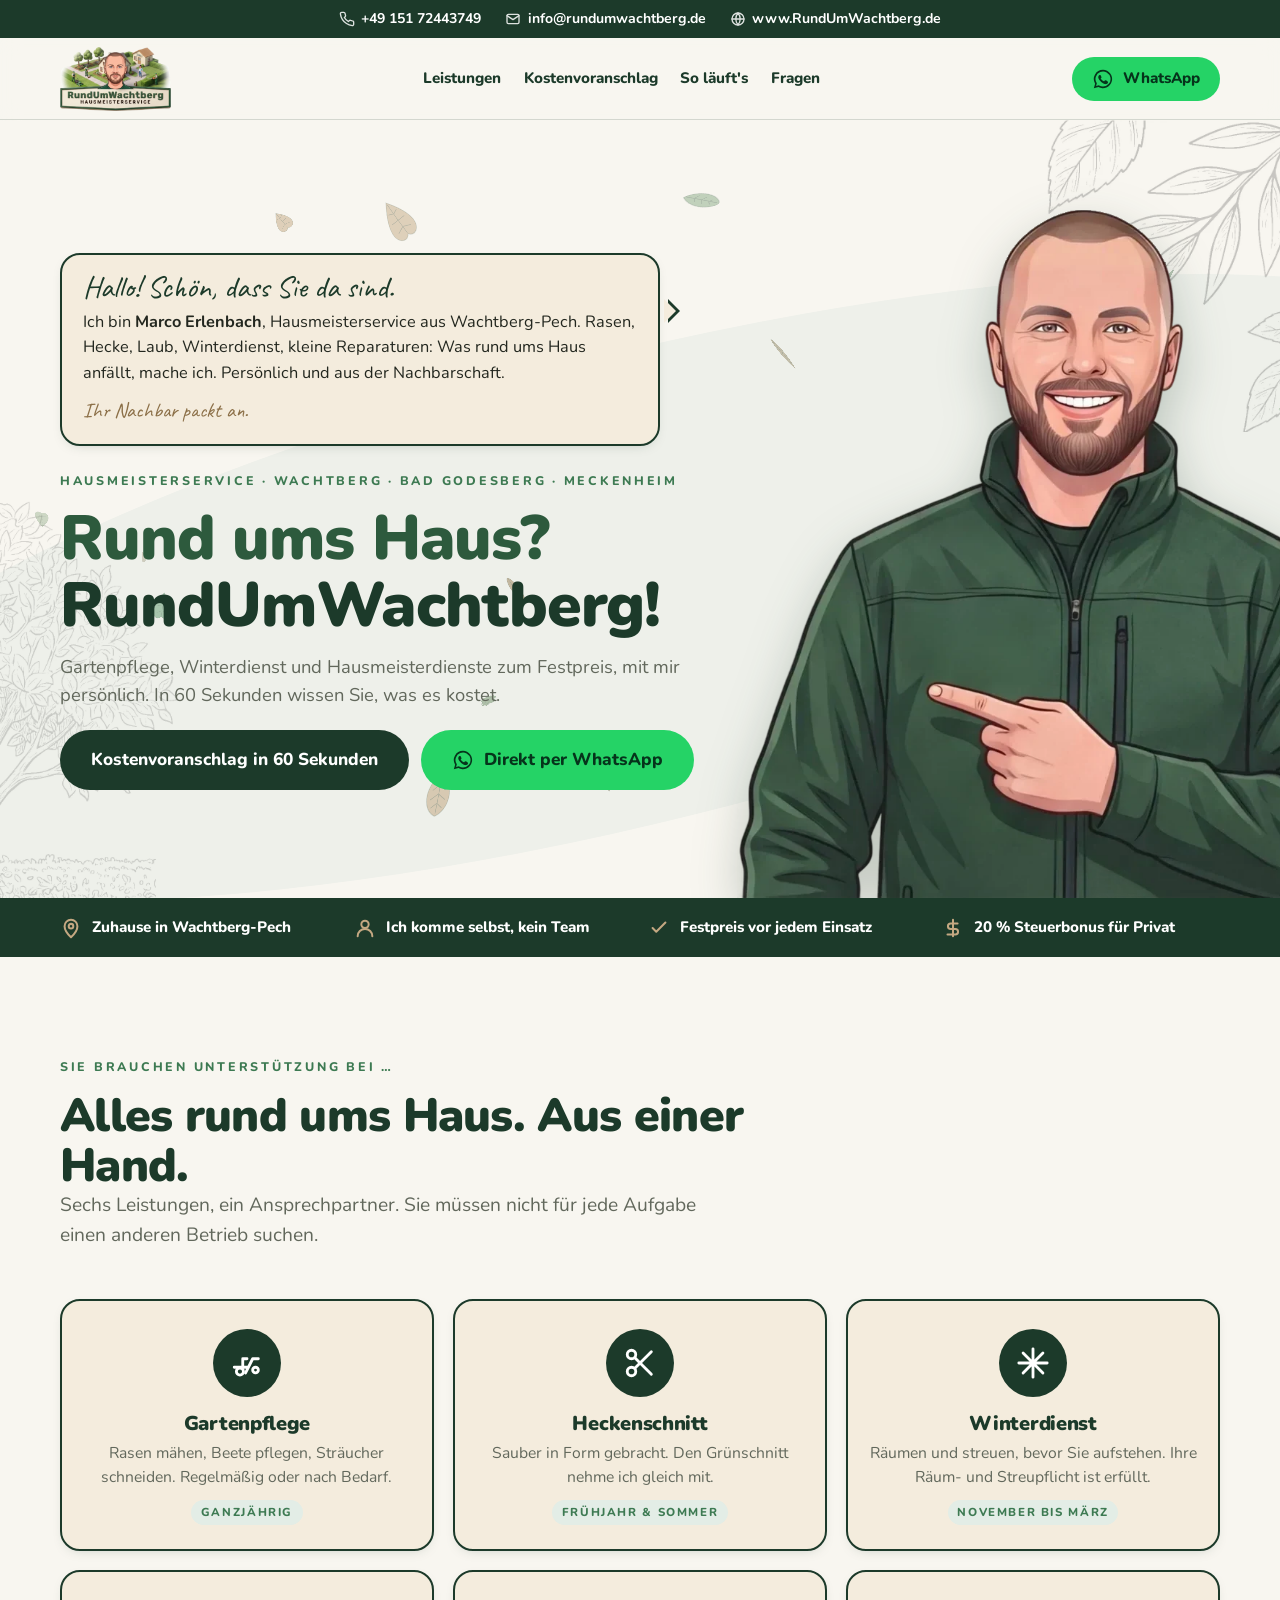
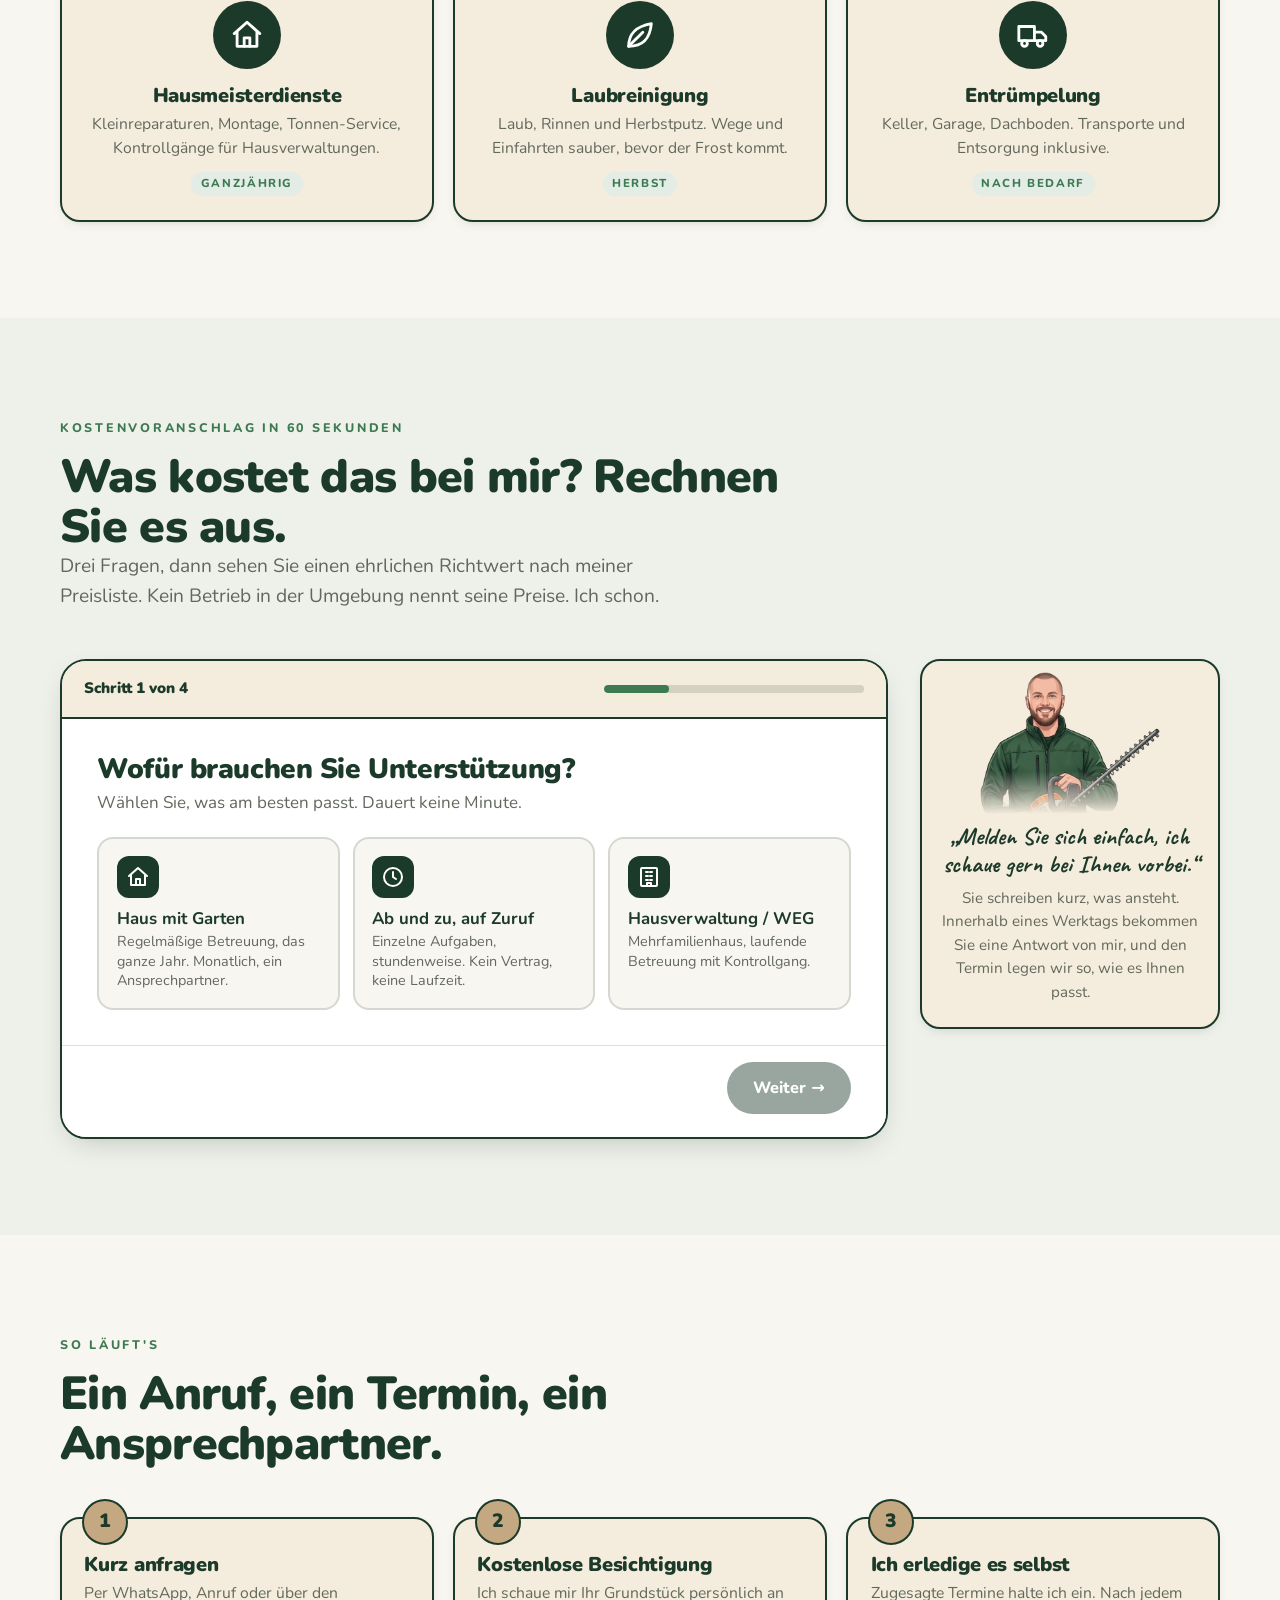
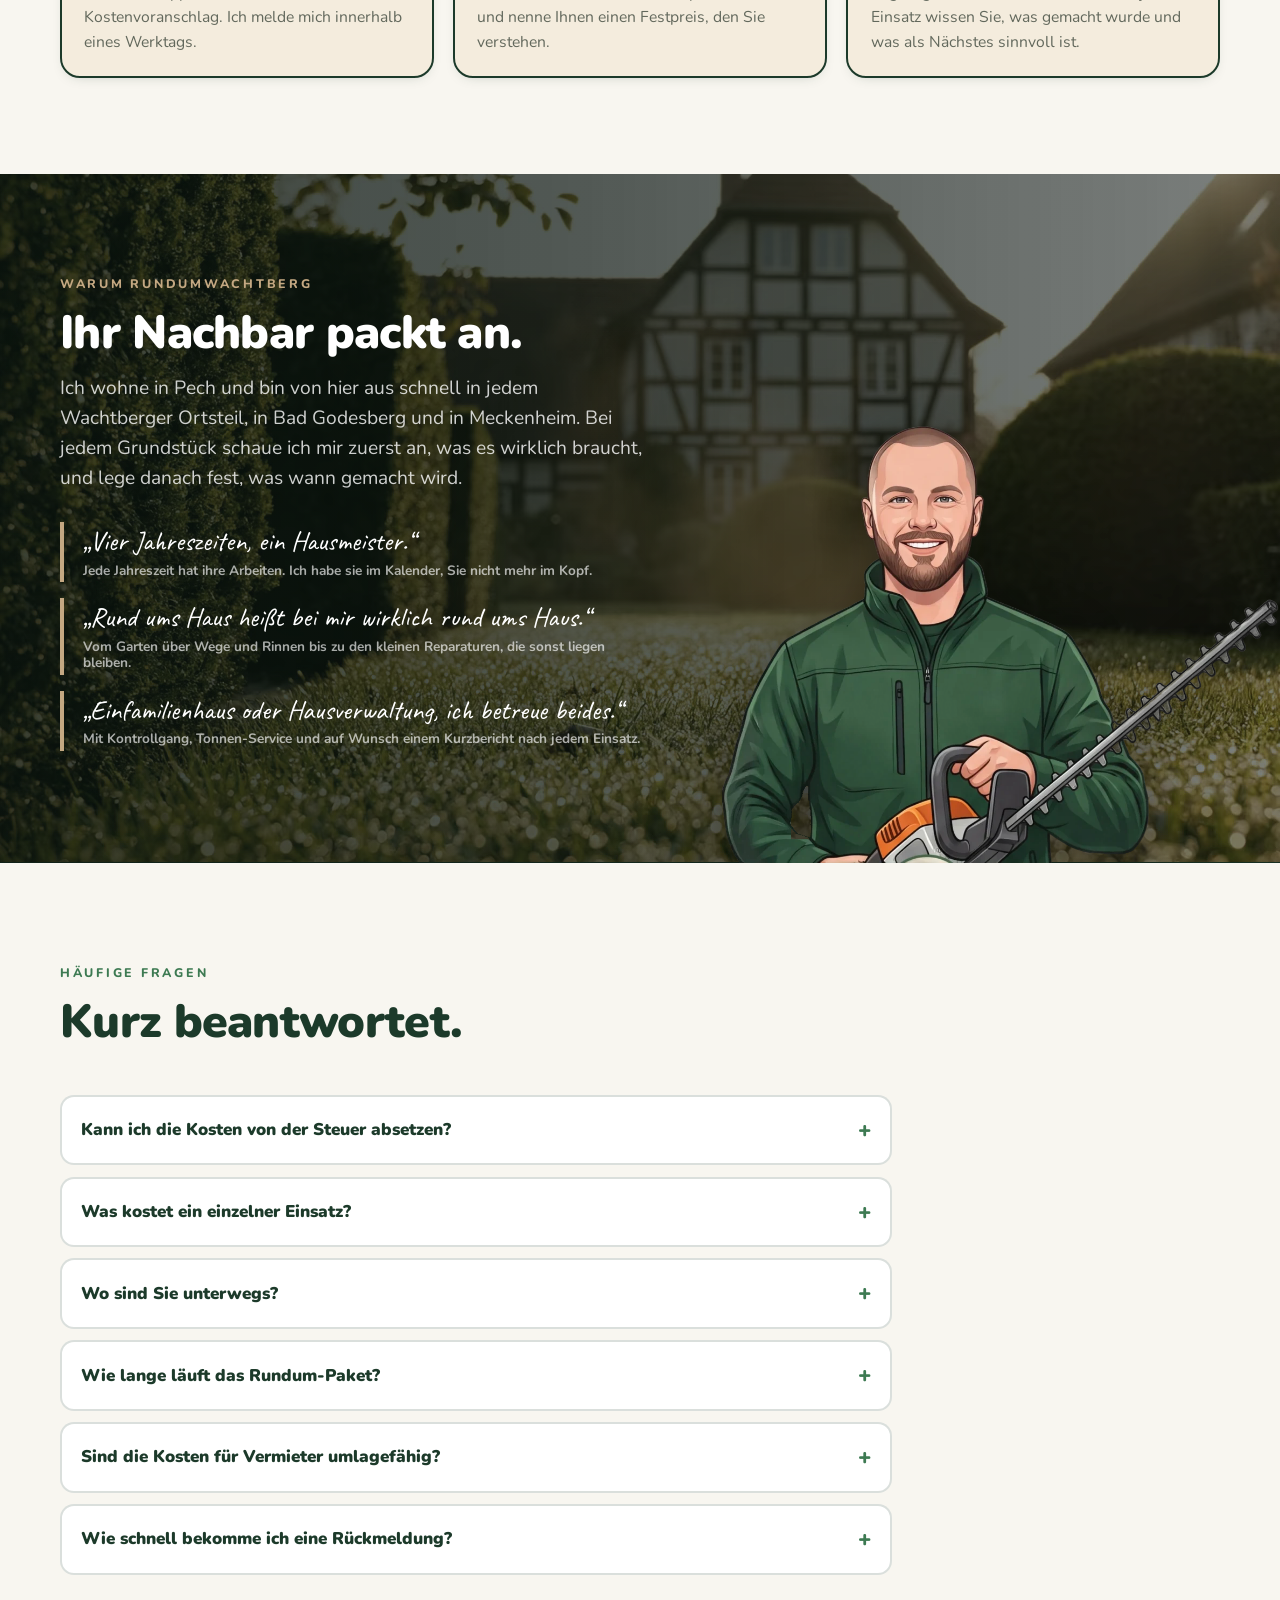
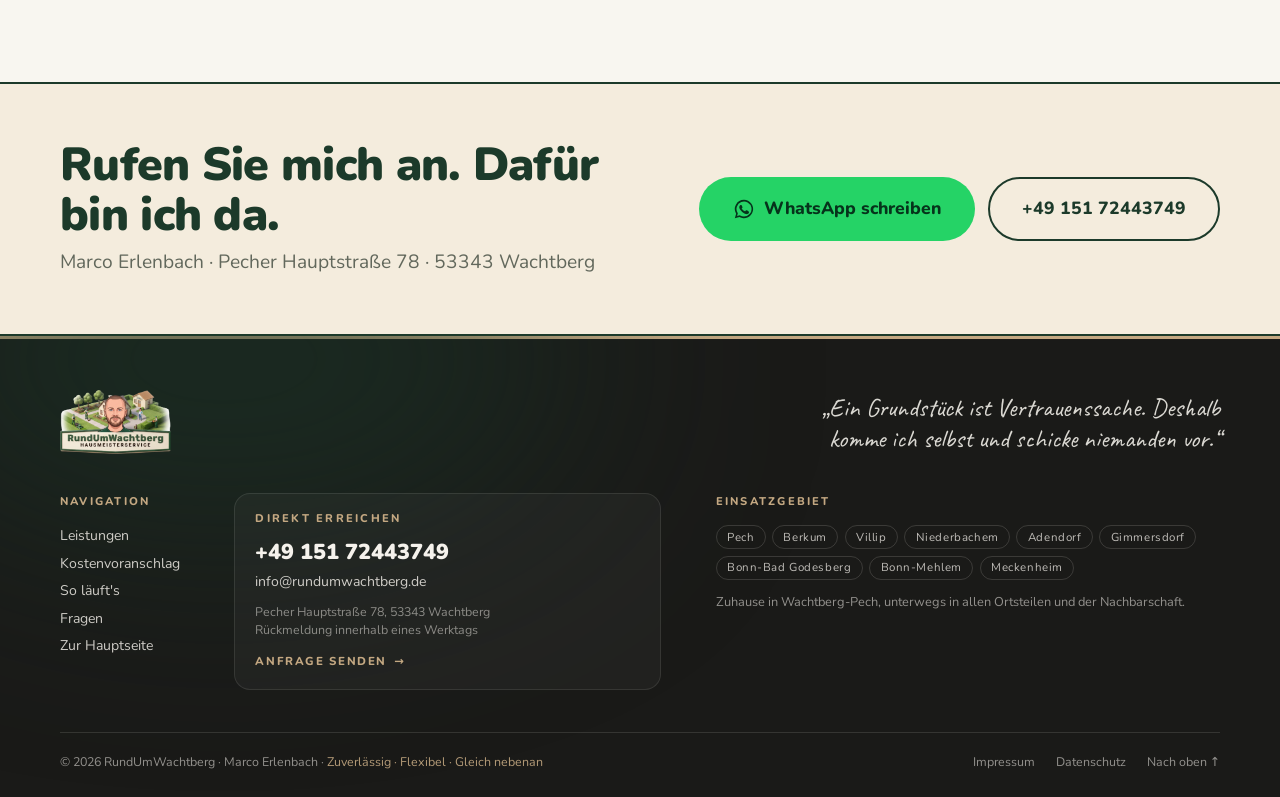
==== commit 23abd637: "Warum-Abschnitt mit Hintergrundvideo und Blaettern, Texte und Footer bereinigt - Hintergrundvideo (j" ====
--- a/index.html
+++ b/index.html
@@ -174,8 +174,8 @@
       <aside class="wizard-side reveal">
         <div class="card">
           <img src="assets/marco-trimmer.webp" alt="" width="1040" height="815" loading="lazy">
-          <div class="hand">„Ich sage Ihnen vorher, was es kostet. Dabei bleibt es.“</div>
-          <p>Anfahrt und Werkzeug sind immer inklusive. Zusatzkosten wie Grünschnitt-Entsorgung nenne ich vorher.</p>
+          <div class="hand">„Melden Sie sich einfach, ich schaue gern bei Ihnen vorbei.“</div>
+          <p>Sie schreiben kurz, was ansteht. Innerhalb eines Werktags bekommen Sie eine Antwort von mir, und den Termin legen wir so, wie es Ihnen passt.</p>
         </div>
       </aside>
     </div>
@@ -198,16 +198,22 @@
 </section>
 
 <!-- WARUM MARCO -->
-<section class="section section-dark">
+<section class="section section-dark why-section">
+  <div class="why-bg" aria-hidden="true">
+    <video class="why-video" muted loop playsinline preload="none" poster="assets/why-poster.webp"
+      data-webm="assets/why-bg.webm" data-mp4="assets/why-bg.mp4"></video>
+    <div class="why-shade"></div>
+    <canvas class="wind" data-count="12" data-opacity="0.6" data-dark="1" aria-hidden="true"></canvas>
+  </div>
   <div class="wrap why">
     <div class="reveal">
       <span class="eyebrow">Warum RundUmWachtberg</span>
       <h2>Ihr Nachbar packt an.</h2>
-      <p class="lead" style="margin:1rem 0 1.8rem">Kein Büro, kein Team, keine Zentrale. Von Pech aus bin ich in wenigen Minuten in jedem Wachtberger Ortsteil, in Bad Godesberg und in Meckenheim.</p>
+      <p class="lead" style="margin:1rem 0 1.8rem">Ich wohne in Pech und bin von hier aus schnell in jedem Wachtberger Ortsteil, in Bad Godesberg und in Meckenheim. Bei jedem Grundstück schaue ich mir zuerst an, was es wirklich braucht, und lege danach fest, was wann gemacht wird.</p>
       <div class="quotes">
-        <div class="quote">„Ich sage Ihnen vorher, was es kostet. Dabei bleibt es.“<small>Festpreis nach kostenloser Besichtigung</small></div>
-        <div class="quote">„Sie erreichen mich direkt, nicht die Zentrale.“<small>Anruf oder Nachricht, ich melde mich zurück</small></div>
-        <div class="quote">„Wenn etwas ein Fachbetrieb machen sollte, sage ich Ihnen das.“<small>Ehrlich, auch wenn es mal nicht mein Job ist</small></div>
+        <div class="quote">„Vier Jahreszeiten, ein Hausmeister.“<small>Jede Jahreszeit hat ihre Arbeiten. Ich habe sie im Kalender, Sie nicht mehr im Kopf.</small></div>
+        <div class="quote">„Rund ums Haus heißt bei mir wirklich rund ums Haus.“<small>Vom Garten über Wege und Rinnen bis zu den kleinen Reparaturen, die sonst liegen bleiben.</small></div>
+        <div class="quote">„Einfamilienhaus oder Hausverwaltung, ich betreue beides.“<small>Mit Kontrollgang, Tonnen-Service und auf Wunsch einem Kurzbericht nach jedem Einsatz.</small></div>
       </div>
     </div>
     <div class="why-marco reveal">
@@ -270,17 +276,6 @@
           <li><a href="https://www.rundumwachtberg.de">Zur Hauptseite</a></li>
         </ul>
       </div>
-      <div>
-        <div class="foot-eyebrow">Leistungen</div>
-        <ul>
-          <li><a href="#leistungen">Gartenpflege</a></li>
-          <li><a href="#leistungen">Heckenschnitt</a></li>
-          <li><a href="#leistungen">Winterdienst</a></li>
-          <li><a href="#leistungen">Hausmeisterdienste</a></li>
-          <li><a href="#leistungen">Laubreinigung</a></li>
-          <li><a href="#leistungen">Entrümpelung</a></li>
-        </ul>
-      </div>
       <div class="foot-card">
         <div class="foot-eyebrow">Direkt erreichen</div>
         <a class="foot-phone" href="tel:+4915172443749">+49 151 72443749</a>
--- a/styles.css
+++ b/styles.css
@@ -317,6 +317,13 @@
 .why-marco { display: flex; justify-content: flex-end; align-self: end; margin-bottom: calc(-1 * var(--sec-pad)); margin-right: clamp(-90px, calc((var(--max) - 100vw) / 2), 0px); }
 .why-marco img { width: min(100%, 560px); filter: drop-shadow(0 12px 24px rgba(0,0,0,.35)); }
 .section-dark { overflow: hidden; }
+/* Hintergrundvideo im "Warum"-Abschnitt: stark waldgruen abgedunkelt, damit Text und Figur lesbar bleiben */
+.why-section { isolation: isolate; }
+.why-bg { position: absolute; inset: 0; z-index: -1; overflow: hidden; background: var(--forest); }
+.why-video { position: absolute; inset: 0; width: 100%; height: 100%; object-fit: cover; filter: saturate(.8) brightness(.7); opacity: 0; transition: opacity 1.2s ease; }
+.why-video.is-ready { opacity: 1; }
+.why-shade { position: absolute; inset: 0; background: linear-gradient(90deg, rgba(12,24,17,.72) 0%, rgba(12,24,17,.58) 45%, rgba(12,24,17,.32) 100%); }
+@media (max-width: 860px) { .why-shade { background: linear-gradient(180deg, rgba(12,24,17,.74) 0%, rgba(12,24,17,.55) 60%, rgba(12,24,17,.45) 100%); } }
 @media (max-width: 860px) { .why { grid-template-columns: 1fr; gap: 2rem; } .why > .reveal:first-child { padding-bottom: 0; } .why-marco { justify-content: center; margin-right: 0; } .why-marco img { width: min(84%, 400px); } }
 
 /* ---------- FAQ ---------- */
@@ -343,7 +350,7 @@
 .foot-head { display: flex; flex-wrap: wrap; align-items: flex-end; justify-content: space-between; gap: 1.2rem 2rem; padding-bottom: 2.4rem; }
 .foot-head img { height: 64px; width: auto; }
 .foot-quote { font-family: var(--hand); font-size: clamp(1.4rem, 2vw, 1.8rem); line-height: 1.2; color: rgba(245,242,236,.88); max-width: 34ch; text-align: right; }
-.foot-grid { display: grid; grid-template-columns: auto auto minmax(0, 1.1fr) minmax(0, 1.3fr); gap: 2rem 3.4rem; }
+.foot-grid { display: grid; grid-template-columns: auto minmax(0, 1.1fr) minmax(0, 1.3fr); gap: 2rem 3.4rem; }
 .foot-eyebrow { font-size: .7rem; font-weight: 800; letter-spacing: .2em; text-transform: uppercase; color: var(--sand); margin-bottom: .95rem; }
 footer ul { list-style: none; display: grid; gap: .4rem; font-size: .88rem; line-height: 1.5; }
 footer a { color: rgba(245,242,236,.82); text-decoration: none; transition: color .15s; }
@@ -362,7 +369,7 @@
 .foot-links { display: flex; gap: 1.3rem; }
 .foot-links a { color: rgba(245,242,236,.55); }
 .foot-links a:hover { color: #F5F2EC; }
-@media (max-width: 960px) { .foot-grid { grid-template-columns: 1fr 1fr; } }
+@media (max-width: 960px) { .foot-grid { grid-template-columns: 1fr 1fr; } .foot-grid > :last-child { grid-column: 1 / -1; } }
 @media (max-width: 760px) {
   .foot-inner { padding-bottom: 6rem; }
   .foot-head { align-items: flex-start; }
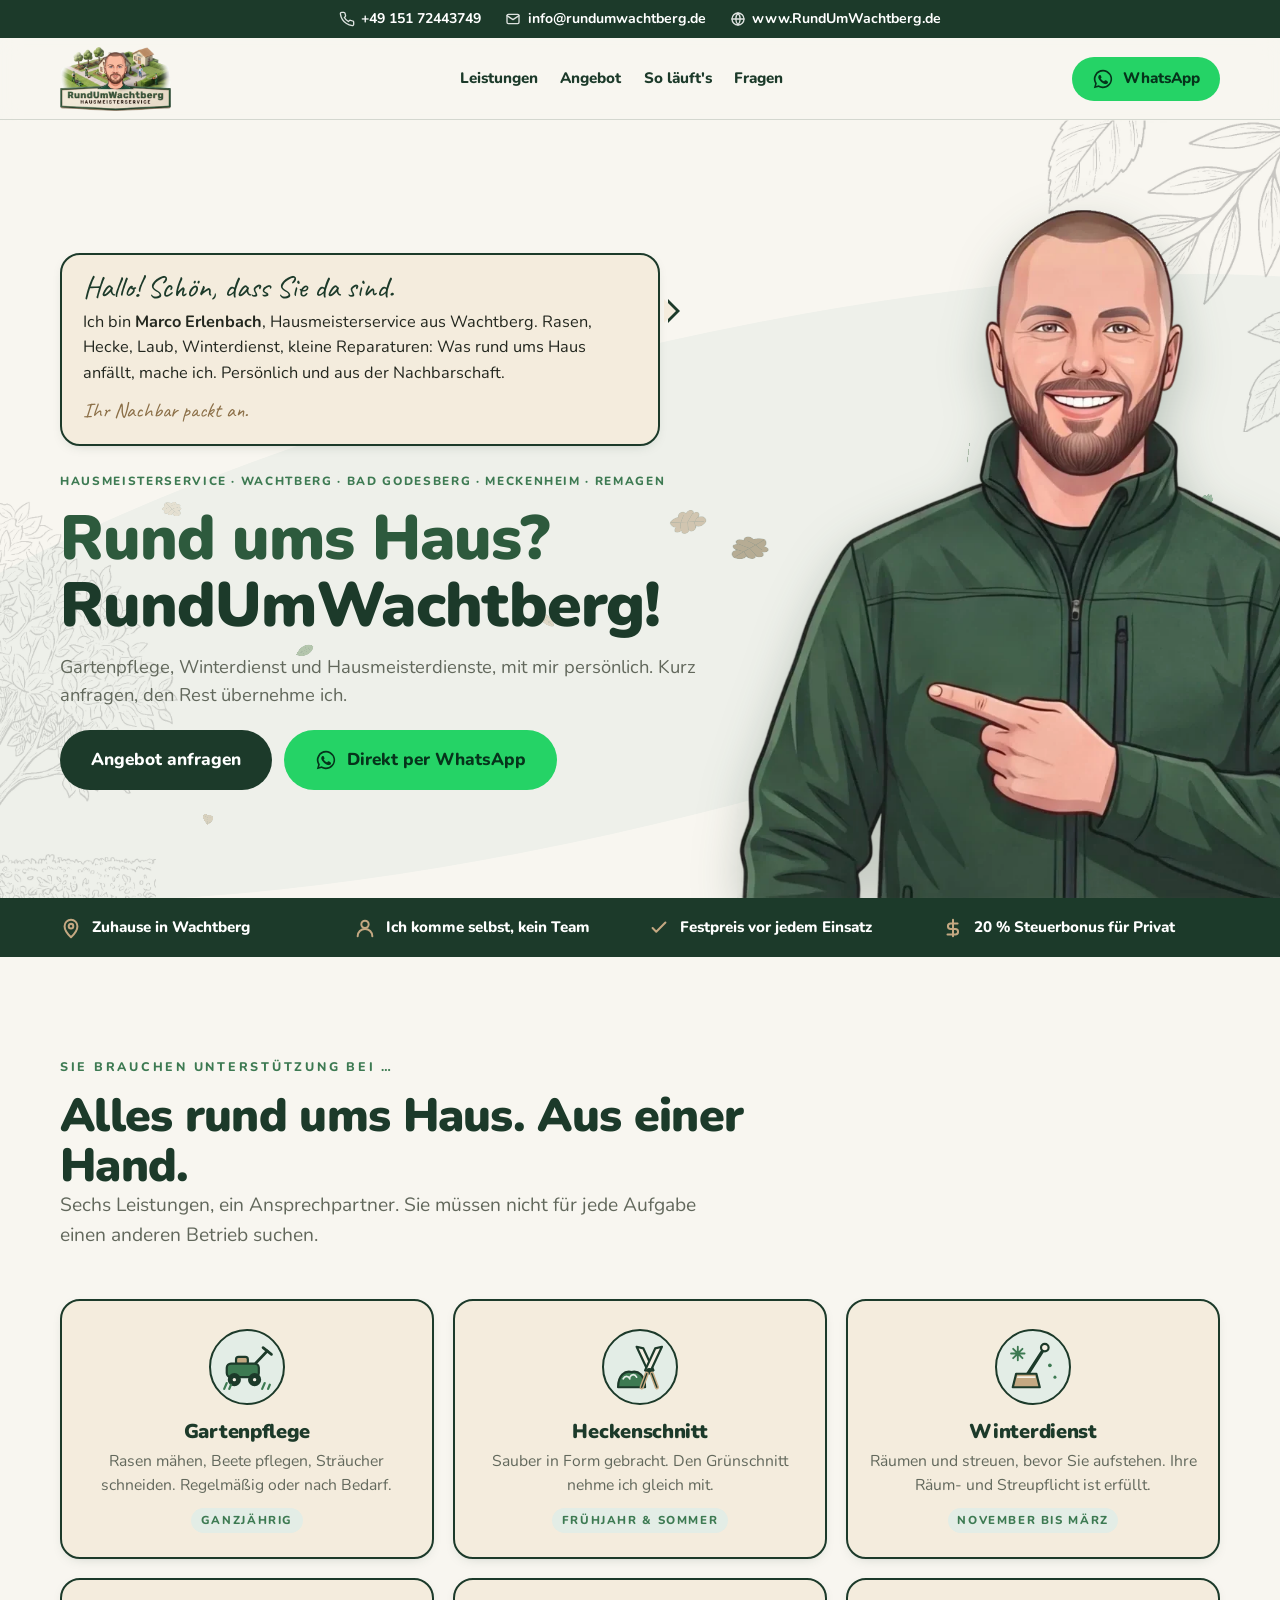
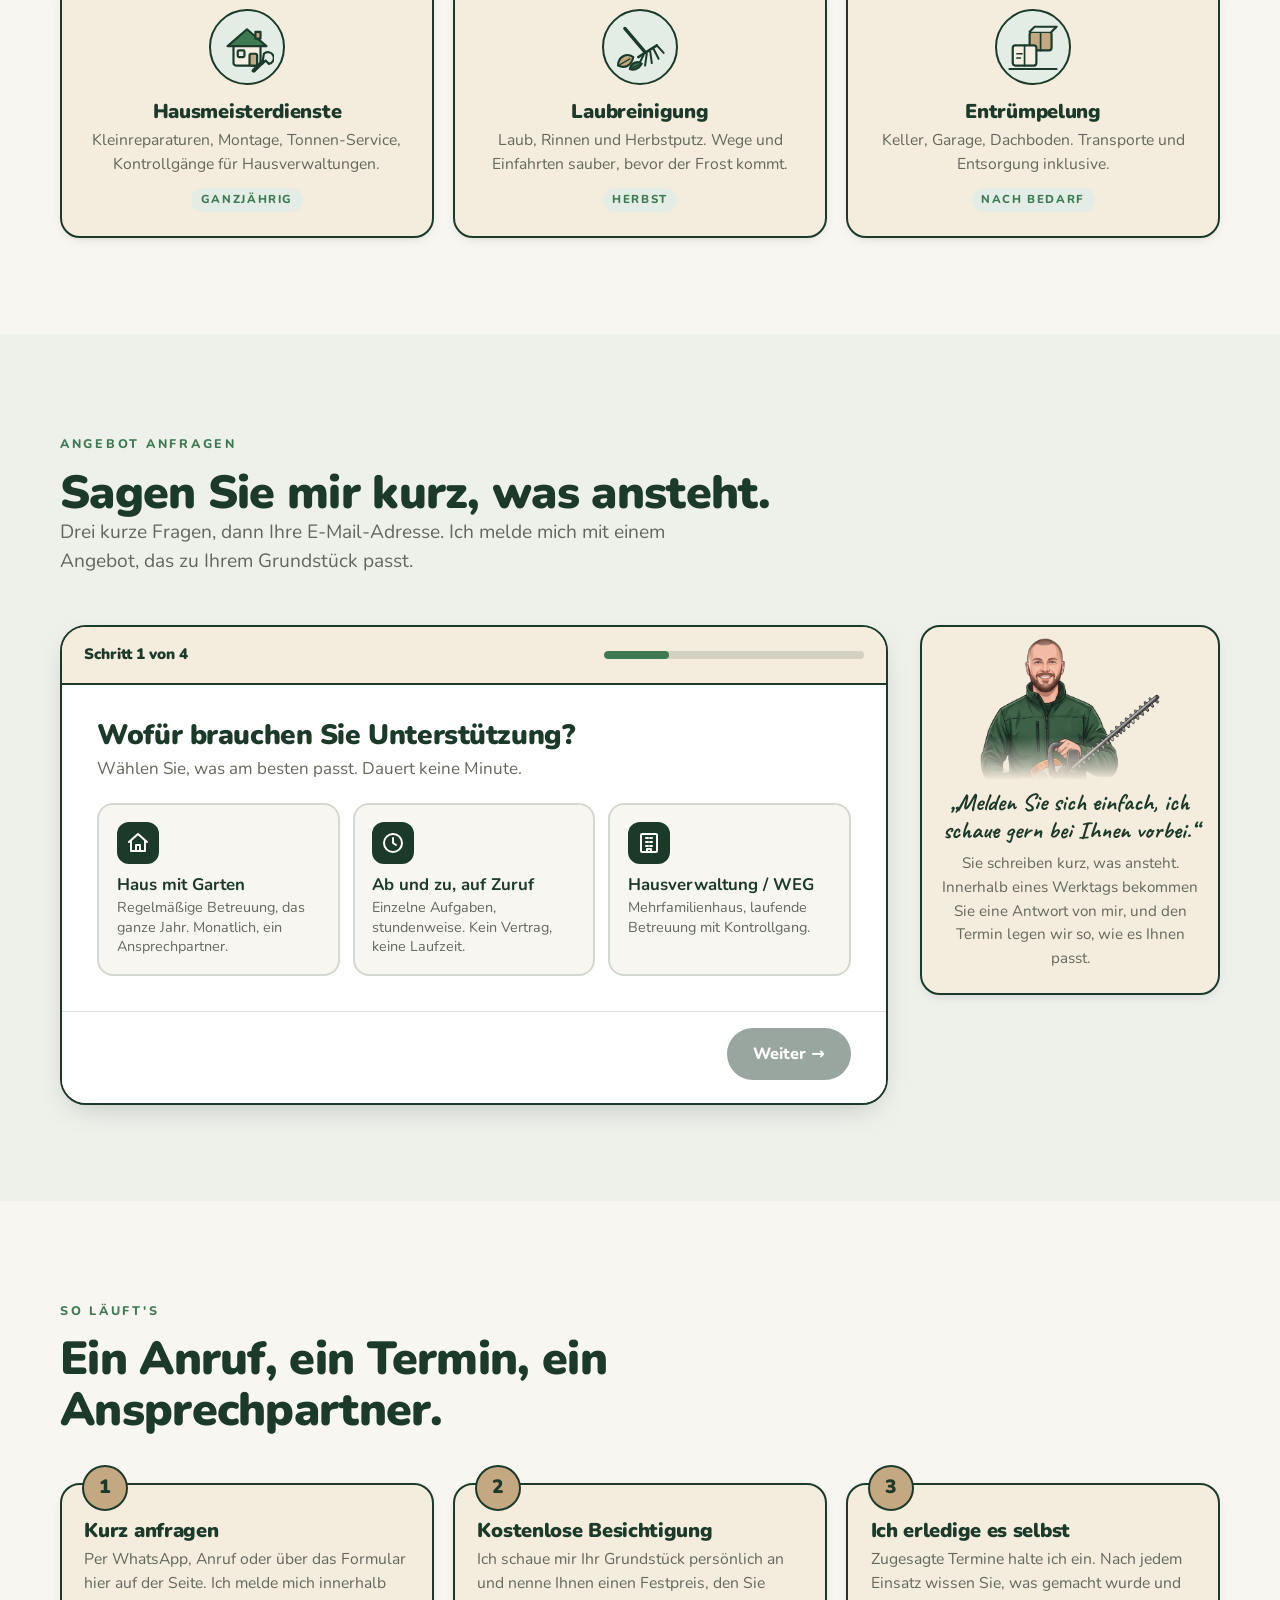
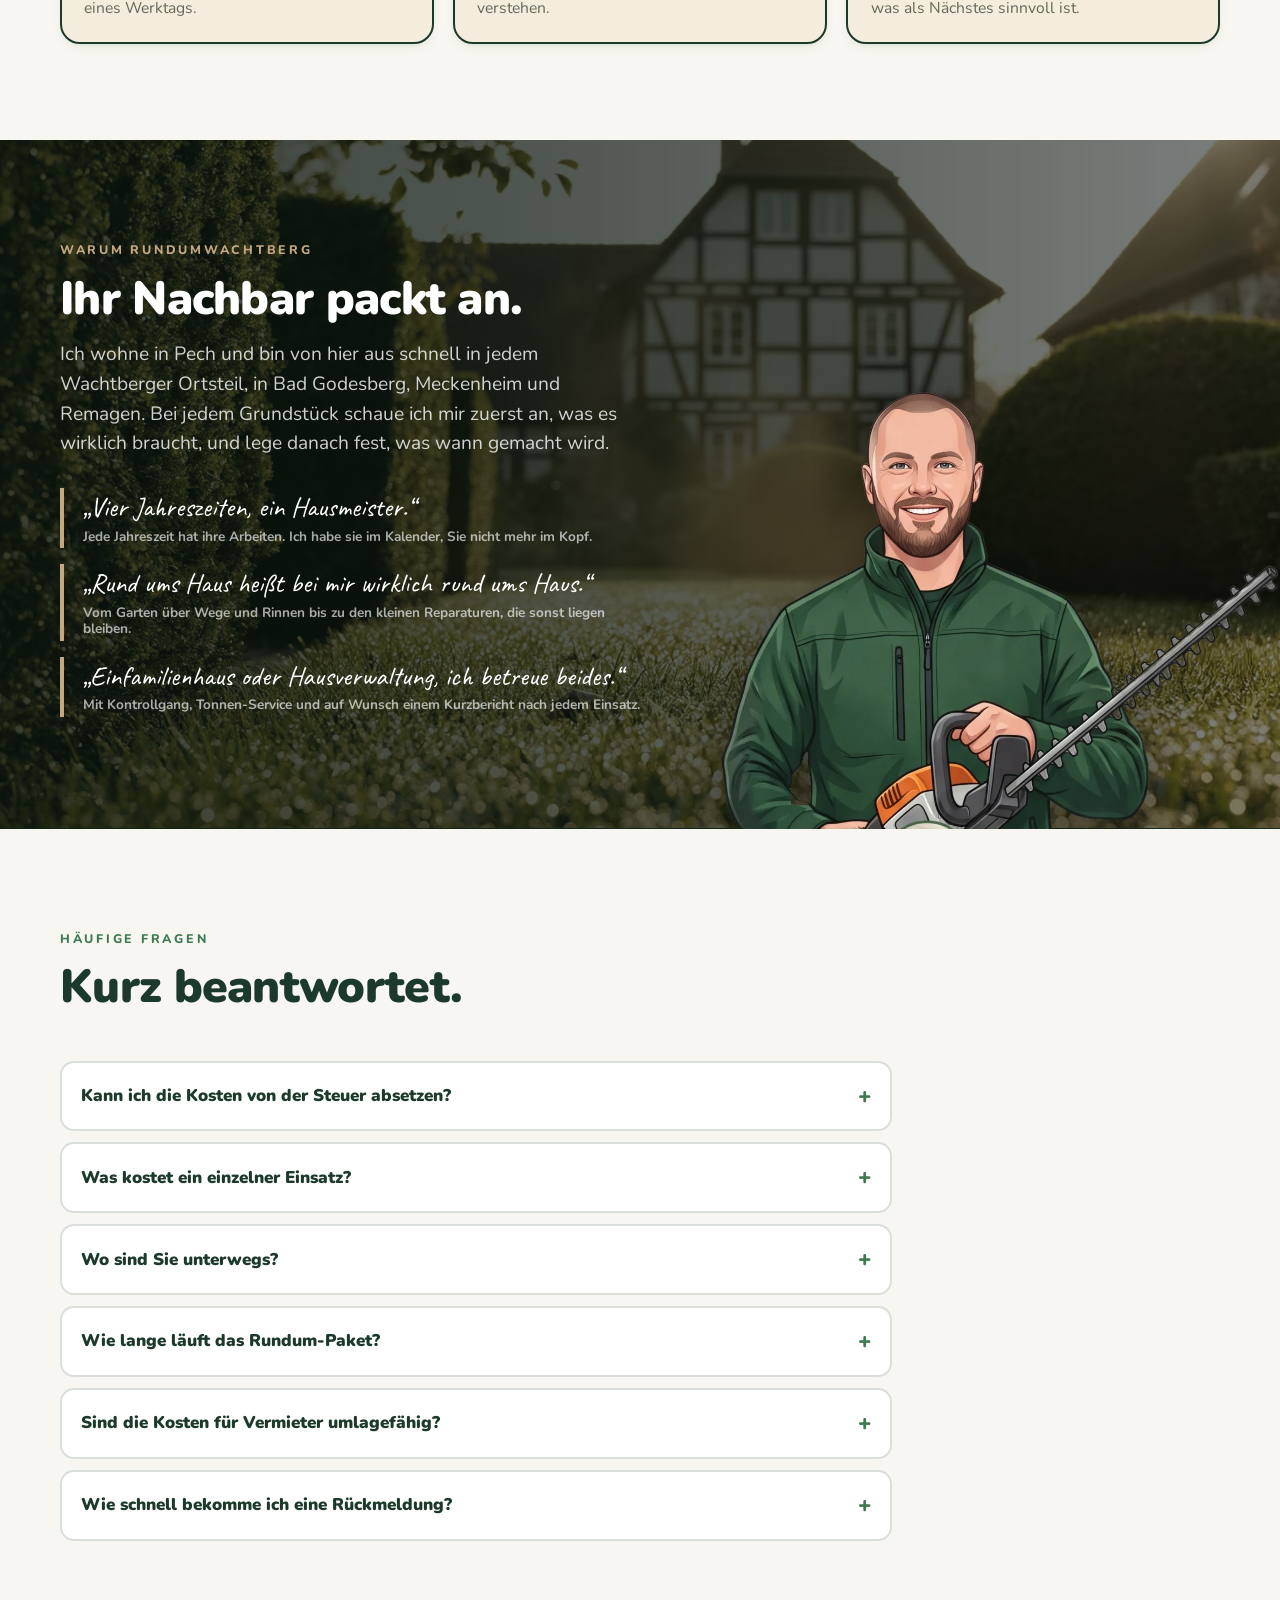
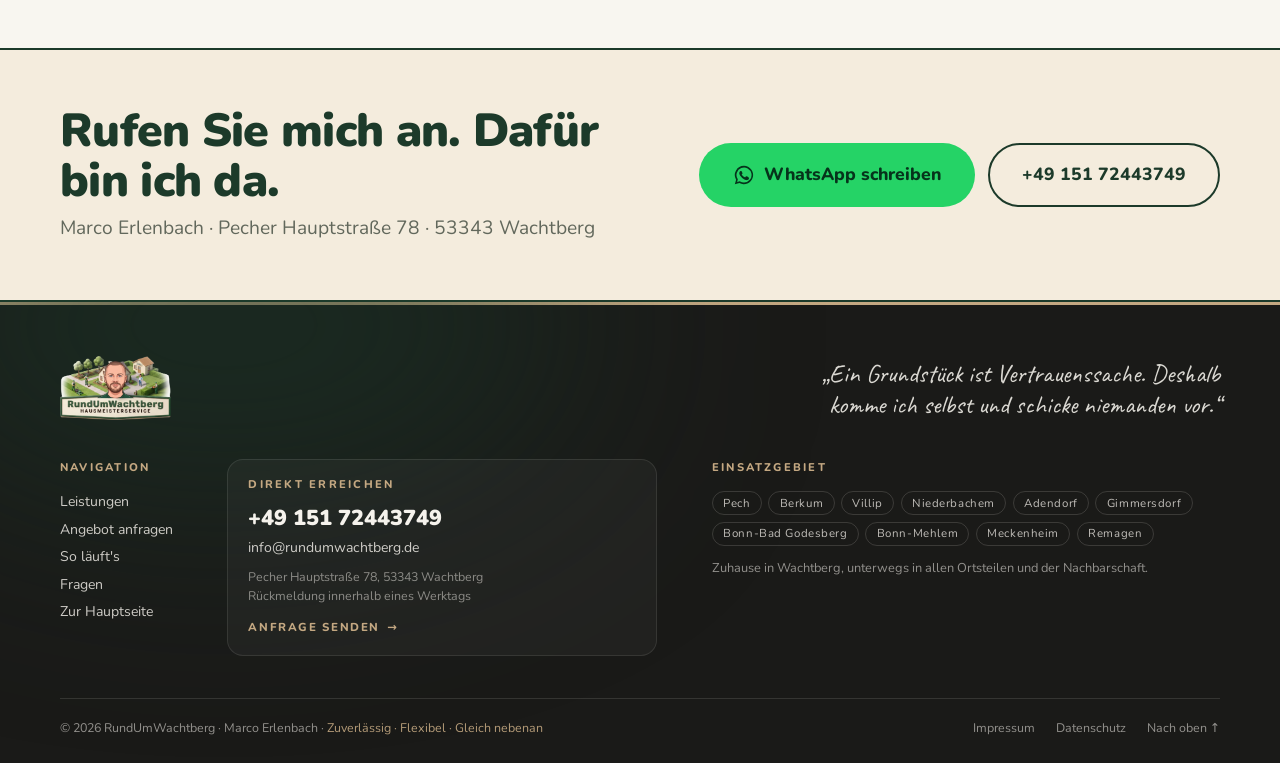
==== commit 76d6e51d: "Anfrage-Wizard ohne Preise, neue Leistungs-Icons, Texte - Wizard: keine Preisberechnung mehr; Schrit" ====
--- a/index.html
+++ b/index.html
@@ -4,13 +4,13 @@
 <meta charset="UTF-8">
 <meta name="viewport" content="width=device-width, initial-scale=1.0">
 <title>Hausmeisterservice Wachtberg: Gartenpflege, Winterdienst, Kleinreparaturen | RundUmWachtberg</title>
-<meta name="description" content="Marco Erlenbach aus Wachtberg-Pech: Gartenpflege, Heckenschnitt, Winterdienst, Laubreinigung und Hausmeisterdienste zum Festpreis. Kostenvoranschlag in 60 Sekunden, Anfrage per WhatsApp.">
+<meta name="description" content="Marco Erlenbach aus Wachtberg: Gartenpflege, Heckenschnitt, Winterdienst, Laubreinigung und Hausmeisterdienste zum Festpreis. Angebot in wenigen Minuten anfragen, per Formular oder WhatsApp.">
 <link rel="canonical" href="https://anfrage.rundumwachtberg.de/">
 <meta name="theme-color" content="#1C3A2A">
 <meta property="og:type" content="website">
 <meta property="og:locale" content="de_DE">
 <meta property="og:title" content="Rund ums Haus? RundUmWachtberg! Hausmeisterservice in Wachtberg">
-<meta property="og:description" content="Gartenpflege, Winterdienst und Hausmeisterdienste zum Festpreis. Kostenvoranschlag in 60 Sekunden.">
+<meta property="og:description" content="Gartenpflege, Winterdienst und Hausmeisterdienste in Wachtberg und Umgebung. Angebot in wenigen Minuten anfragen.">
 <meta property="og:image" content="https://anfrage.rundumwachtberg.de/assets/og.jpg">
 <meta property="og:url" content="https://anfrage.rundumwachtberg.de/">
 <meta name="twitter:card" content="summary_large_image">
@@ -31,8 +31,7 @@
   "email": "info@rundumwachtberg.de",
   "founder": { "@type": "Person", "name": "Marco Erlenbach" },
   "address": { "@type": "PostalAddress", "streetAddress": "Pecher Hauptstraße 78", "postalCode": "53343", "addressLocality": "Wachtberg", "addressCountry": "DE" },
-  "areaServed": ["Wachtberg", "Bonn-Bad Godesberg", "Meckenheim", "Rhein-Sieg-Kreis"],
-  "priceRange": "ab 42 € pro Stunde",
+  "areaServed": ["Wachtberg", "Bonn-Bad Godesberg", "Meckenheim", "Remagen", "Rhein-Sieg-Kreis"],
   "description": "Hausmeisterservice in Wachtberg: Gartenpflege, Heckenschnitt, Winterdienst, Laubreinigung, Kleinreparaturen und Entrümpelung für Privathaushalte und Hausverwaltungen.",
   "makesOffer": [
     { "@type": "Offer", "itemOffered": { "@type": "Service", "name": "Gartenpflege" } },
@@ -58,7 +57,7 @@
     <a class="logo" href="#top" aria-label="RundUmWachtberg Hausmeisterservice"><img src="assets/logo.webp" alt="RundUmWachtberg Hausmeisterservice" width="700" height="405"></a>
     <nav aria-label="Seitennavigation">
       <a href="#leistungen">Leistungen</a>
-      <a href="#rechner">Kostenvoranschlag</a>
+      <a href="#rechner">Angebot</a>
       <a href="#ablauf">So läuft's</a>
       <a href="#faq">Fragen</a>
     </nav>
@@ -79,14 +78,14 @@
       <div class="bubble">
         <div class="hi">Hallo! Schön, dass Sie da sind.</div>
         <div class="bubble-fig" aria-hidden="true"><img src="assets/marco-point.webp" alt="" width="900" height="955"></div>
-        <p>Ich bin <strong>Marco Erlenbach</strong>, Hausmeisterservice aus Wachtberg-Pech. Rasen, Hecke, Laub, Winterdienst, kleine Reparaturen: Was rund ums Haus anfällt, mache ich. Persönlich und aus der Nachbarschaft.</p>
+        <p>Ich bin <strong>Marco Erlenbach</strong>, Hausmeisterservice aus Wachtberg. Rasen, Hecke, Laub, Winterdienst, kleine Reparaturen: Was rund ums Haus anfällt, mache ich. Persönlich und aus der Nachbarschaft.</p>
         <div class="sig">Ihr Nachbar packt an.</div>
       </div>
-      <span class="eyebrow">Hausmeisterservice · Wachtberg · Bad Godesberg · Meckenheim</span>
+      <span class="eyebrow">Hausmeisterservice · Wachtberg · Bad Godesberg · Meckenheim · Remagen</span>
       <h1><span class="q">Rund ums Haus?</span><span>RundUmWachtberg!</span></h1>
-      <p class="lead">Gartenpflege, Winterdienst und Hausmeisterdienste zum Festpreis, mit mir persönlich. <span class="lead-more">In 60 Sekunden wissen Sie, was es kostet.</span></p>
+      <p class="lead">Gartenpflege, Winterdienst und Hausmeisterdienste, mit mir persönlich. <span class="lead-more">Kurz anfragen, den Rest übernehme ich.</span></p>
       <div class="hero-ctas">
-        <a class="btn btn-primary btn-lg" href="#rechner">Kostenvoranschlag in 60 Sekunden</a>
+        <a class="btn btn-primary btn-lg" href="#rechner">Angebot anfragen</a>
         <a class="btn btn-wa btn-lg" data-wa="Hallo Marco, ich komme über Ihren Flyer und hätte gern ein Angebot für " href="#" target="_blank" rel="noopener"><svg viewBox="0 0 24 24" fill="currentColor"><path d="M12 2a10 10 0 00-8.6 15.1L2 22l5-1.3A10 10 0 1012 2zm0 18.2a8.2 8.2 0 01-4.2-1.2l-.3-.2-3 .8.8-2.9-.2-.3A8.2 8.2 0 1112 20.2zm4.5-6.1c-.2-.1-1.5-.7-1.7-.8s-.4-.1-.6.1-.6.8-.8 1c-.1.2-.3.2-.5.1a6.7 6.7 0 01-3.3-2.9c-.3-.4.3-.4.7-1.3.1-.2 0-.3 0-.4l-.8-1.8c-.2-.5-.4-.4-.6-.4h-.5a1 1 0 00-.7.3 3 3 0 00-.9 2.2 5.2 5.2 0 001.1 2.7 11.8 11.8 0 004.5 4c1.7.7 2.3.8 3.1.6a2.7 2.7 0 001.8-1.2 2.2 2.2 0 00.1-1.2c0-.1-.2-.2-.4-.3z"/></svg>Direkt per WhatsApp</a>
       </div>
     </div>
@@ -98,7 +97,7 @@
 
 <div class="trust">
   <div class="wrap">
-    <div><svg viewBox="0 0 24 24" fill="none" stroke="currentColor" stroke-width="2.2" stroke-linecap="round" stroke-linejoin="round"><path d="M12 22s7-6.5 7-12a7 7 0 10-14 0c0 5.5 7 12 7 12z"/><circle cx="12" cy="10" r="2.5"/></svg>Zuhause in Wachtberg-Pech</div>
+    <div><svg viewBox="0 0 24 24" fill="none" stroke="currentColor" stroke-width="2.2" stroke-linecap="round" stroke-linejoin="round"><path d="M12 22s7-6.5 7-12a7 7 0 10-14 0c0 5.5 7 12 7 12z"/><circle cx="12" cy="10" r="2.5"/></svg>Zuhause in Wachtberg</div>
     <div><svg viewBox="0 0 24 24" fill="none" stroke="currentColor" stroke-width="2.2" stroke-linecap="round" stroke-linejoin="round"><circle cx="12" cy="8" r="4"/><path d="M4 21a8 8 0 0116 0"/></svg>Ich komme selbst, kein Team</div>
     <div><svg viewBox="0 0 24 24" fill="none" stroke="currentColor" stroke-width="2.2" stroke-linecap="round" stroke-linejoin="round"><path d="M5 12l4 4L19 6"/></svg>Festpreis vor jedem Einsatz</div>
     <div><svg viewBox="0 0 24 24" fill="none" stroke="currentColor" stroke-width="2.2" stroke-linecap="round" stroke-linejoin="round"><path d="M12 3v18M17 7H9.5a3 3 0 000 6h5a3 3 0 010 6H6"/></svg>20 % Steuerbonus für Privat</div>
@@ -115,37 +114,78 @@
     </div>
     <div class="services">
       <div class="card service reveal">
-        <div class="icon-circle"><svg viewBox="0 0 24 24" fill="none" stroke="currentColor" stroke-width="2" stroke-linecap="round" stroke-linejoin="round"><path d="M3 15h10l3-6h4M13 15l-2 4"/><circle cx="7" cy="18" r="2.5"/><circle cx="18" cy="17" r="2"/><path d="M9 15V9h3"/></svg></div>
+        <div class="icon-circle"><svg viewBox="0 0 64 64" aria-hidden="true"><g fill="none" stroke="#1C3A2A" stroke-width="2.6" stroke-linecap="round" stroke-linejoin="round">
+    <path d="M40 30 L56 13" stroke-width="3.2"/><path d="M51 9 L61 17" stroke-width="3.2"/>
+    <rect x="19" y="20" width="14" height="9" rx="3" fill="#C4A882"/>
+    <rect x="8" y="28" width="38" height="16" rx="5" fill="#3D7A52"/>
+    <circle cx="17" cy="47" r="6.5" fill="#1C3A2A"/><circle cx="17" cy="47" r="2" fill="#F5EFE4" stroke="none"/>
+    <circle cx="41" cy="47" r="6.5" fill="#1C3A2A"/><circle cx="41" cy="47" r="2" fill="#F5EFE4" stroke="none"/>
+    <path d="M5 58 l3-7 M11 58 l2-5 M50 58 l3-7 M57 58 l2-5" stroke="#3D7A52"/>
+  </g></svg></div>
         <h3>Gartenpflege</h3>
         <p>Rasen mähen, Beete pflegen, Sträucher schneiden. Regelmäßig oder nach Bedarf.</p>
         <span class="tag">Ganzjährig</span>
       </div>
       <div class="card service reveal">
-        <div class="icon-circle"><svg viewBox="0 0 24 24" fill="none" stroke="currentColor" stroke-width="2" stroke-linecap="round" stroke-linejoin="round"><circle cx="6" cy="6" r="3"/><circle cx="6" cy="18" r="3"/><path d="M20 4L8.5 15.5M8.5 8.5L20 20"/></svg></div>
+        <div class="icon-circle"><svg viewBox="0 0 64 64" aria-hidden="true"><g fill="none" stroke="#1C3A2A" stroke-width="2.6" stroke-linecap="round" stroke-linejoin="round">
+    <path d="M6 56 C6 42 14 36 22 38 C30 36 38 42 38 56 Z" fill="#3D7A52"/>
+    <path d="M12 46 c2-4 6-4 8 0 M20 44 c2-4 6-4 8 0" stroke="#E3EDE6" stroke-width="2"/>
+    <path d="M28 8 L36 10 L48 36 L42 38 Z" fill="#F5EFE4"/>
+    <path d="M58 8 L50 10 L38 36 L44 38 Z" fill="#F5EFE4"/>
+    <circle cx="43" cy="37" r="2.6" fill="#1C3A2A"/>
+    <path d="M40 40 L34 56" stroke="#C4A882" stroke-width="5"/><path d="M46 40 L52 56" stroke="#C4A882" stroke-width="5"/>
+    <path d="M40 40 L34 56 M46 40 L52 56" stroke-width="1.6"/>
+  </g></svg></div>
         <h3>Heckenschnitt</h3>
         <p>Sauber in Form gebracht. Den Grünschnitt nehme ich gleich mit.</p>
         <span class="tag">Frühjahr & Sommer</span>
       </div>
       <div class="card service reveal">
-        <div class="icon-circle"><svg viewBox="0 0 24 24" fill="none" stroke="currentColor" stroke-width="2" stroke-linecap="round" stroke-linejoin="round"><path d="M12 2v20M2 12h20M5 5l14 14M19 5L5 19"/></svg></div>
+        <div class="icon-circle"><svg viewBox="0 0 64 64" aria-hidden="true"><g fill="none" stroke="#1C3A2A" stroke-width="2.6" stroke-linecap="round" stroke-linejoin="round">
+    <path d="M26 40 L44 12" stroke-width="4"/><circle cx="46" cy="9" r="4.5" fill="#F5EFE4"/>
+    <path d="M12 40 L36 40 L40 56 L8 56 Z" fill="#C4A882"/>
+    <path d="M14 44 h20" stroke="#F5EFE4" stroke-width="2"/>
+    <path d="M14 8 v16 M6 16 h16 M8.5 10.5 l11 11 M19.5 10.5 l-11 11" stroke="#3D7A52" stroke-width="2.2"/>
+    <circle cx="52" cy="30" r="2.2" fill="#3D7A52" stroke="none"/><circle cx="58" cy="44" r="1.8" fill="#3D7A52" stroke="none"/>
+  </g></svg></div>
         <h3>Winterdienst</h3>
         <p>Räumen und streuen, bevor Sie aufstehen. Ihre Räum- und Streupflicht ist erfüllt.</p>
         <span class="tag">November bis März</span>
       </div>
       <div class="card service reveal">
-        <div class="icon-circle"><svg viewBox="0 0 24 24" fill="none" stroke="currentColor" stroke-width="2" stroke-linecap="round" stroke-linejoin="round"><path d="M3 11l9-8 9 8"/><path d="M5 10v10h14V10"/><path d="M10 20v-6h4v6"/></svg></div>
+        <div class="icon-circle"><svg viewBox="0 0 64 64" aria-hidden="true"><g fill="none" stroke="#1C3A2A" stroke-width="2.6" stroke-linecap="round" stroke-linejoin="round">
+    <rect x="16" y="28" width="32" height="26" rx="3" fill="#F5EFE4"/>
+    <path d="M9 31 L32 11 L55 31 Z" fill="#3D7A52"/>
+    <rect x="42" y="14" width="6" height="8" fill="#C4A882"/>
+    <rect x="21" y="36" width="8" height="8" rx="1.5" fill="#E3EDE6"/>
+    <rect x="35" y="40" width="9" height="14" rx="2" fill="#C4A882"/>
+    <path d="M40 60 L54 46" stroke-width="5"/>
+    <path d="M52 40 a7 7 0 1 1 6 12 l-4-4 -4 4 Z" fill="#E3EDE6"/>
+  </g></svg></div>
         <h3>Hausmeisterdienste</h3>
         <p>Kleinreparaturen, Montage, Tonnen-Service, Kontrollgänge für Hausverwaltungen.</p>
         <span class="tag">Ganzjährig</span>
       </div>
       <div class="card service reveal">
-        <div class="icon-circle"><svg viewBox="0 0 24 24" fill="none" stroke="currentColor" stroke-width="2" stroke-linecap="round" stroke-linejoin="round"><path d="M4 20c0-9 5-14 16-16-1 11-6 16-16 16z"/><path d="M4 20c4-4 7-7 10-10"/></svg></div>
+        <div class="icon-circle"><svg viewBox="0 0 64 64" aria-hidden="true"><g fill="none" stroke="#1C3A2A" stroke-width="2.6" stroke-linecap="round" stroke-linejoin="round">
+    <path d="M14 10 L38 38" stroke-width="4"/>
+    <path d="M30 44 L52 30" stroke-width="3"/>
+    <path d="M36 42 l-6 12 M40 40 l-2 14 M44 37 l2 14 M48 34 l6 12 M52 30 l8 9" stroke-width="2.4"/>
+    <path d="M6 54 C6 44 16 38 24 44 C22 54 14 58 6 54 Z" fill="#C4A882"/><path d="M8 53 L20 46" stroke-width="1.6"/>
+    <path d="M20 58 C22 50 30 48 34 52 C31 58 24 60 20 58 Z" fill="#3D7A52"/><path d="M22 57 L31 53" stroke-width="1.6"/>
+  </g></svg></div>
         <h3>Laubreinigung</h3>
         <p>Laub, Rinnen und Herbstputz. Wege und Einfahrten sauber, bevor der Frost kommt.</p>
         <span class="tag">Herbst</span>
       </div>
       <div class="card service reveal">
-        <div class="icon-circle"><svg viewBox="0 0 24 24" fill="none" stroke="currentColor" stroke-width="2" stroke-linecap="round" stroke-linejoin="round"><path d="M2 6h11v10H2zM13 10h5l3 3v3h-8z"/><circle cx="6" cy="18" r="2"/><circle cx="17" cy="18" r="2"/></svg></div>
+        <div class="icon-circle"><svg viewBox="0 0 64 64" aria-hidden="true"><g fill="none" stroke="#1C3A2A" stroke-width="2.6" stroke-linecap="round" stroke-linejoin="round">
+    <rect x="28" y="14" width="26" height="22" rx="3" fill="#C4A882"/><path d="M41 14 v22" stroke-width="2"/>
+    <path d="M28 14 L34 8 L60 8 L54 14" fill="#E3EDE6"/>
+    <rect x="8" y="30" width="28" height="24" rx="3" fill="#F5EFE4"/><path d="M22 30 v24" stroke-width="2"/>
+    <path d="M13 40 h6 M13 45 h4" stroke-width="2"/>
+    <path d="M4 58 h56" stroke-width="2.4"/>
+  </g></svg></div>
         <h3>Entrümpelung</h3>
         <p>Keller, Garage, Dachboden. Transporte und Entsorgung inklusive.</p>
         <span class="tag">Nach Bedarf</span>
@@ -158,9 +198,9 @@
 <section class="section section-alt" id="rechner">
   <div class="wrap">
     <div class="section-head reveal">
-      <span class="eyebrow">Kostenvoranschlag in 60 Sekunden</span>
-      <h2>Was kostet das bei mir? Rechnen Sie es aus.</h2>
-      <p class="lead">Drei Fragen, dann sehen Sie einen ehrlichen Richtwert nach meiner Preisliste. Kein Betrieb in der Umgebung nennt seine Preise. Ich schon.</p>
+      <span class="eyebrow">Angebot anfragen</span>
+      <h2>Sagen Sie mir kurz, was ansteht.</h2>
+      <p class="lead">Drei kurze Fragen, dann Ihre E-Mail-Adresse. Ich melde mich mit einem Angebot, das zu Ihrem Grundstück passt.</p>
     </div>
     <div class="wizard-wrap">
       <div class="wizard reveal" id="wizard">
@@ -190,7 +230,7 @@
       <h2>Ein Anruf, ein Termin, ein Ansprechpartner.</h2>
     </div>
     <div class="steps3">
-      <div class="card reveal"><h3>Kurz anfragen</h3><p>Per WhatsApp, Anruf oder über den Kostenvoranschlag. Ich melde mich innerhalb eines Werktags.</p></div>
+      <div class="card reveal"><h3>Kurz anfragen</h3><p>Per WhatsApp, Anruf oder über das Formular hier auf der Seite. Ich melde mich innerhalb eines Werktags.</p></div>
       <div class="card reveal"><h3>Kostenlose Besichtigung</h3><p>Ich schaue mir Ihr Grundstück persönlich an und nenne Ihnen einen Festpreis, den Sie verstehen.</p></div>
       <div class="card reveal"><h3>Ich erledige es selbst</h3><p>Zugesagte Termine halte ich ein. Nach jedem Einsatz wissen Sie, was gemacht wurde und was als Nächstes sinnvoll ist.</p></div>
     </div>
@@ -209,7 +249,7 @@
     <div class="reveal">
       <span class="eyebrow">Warum RundUmWachtberg</span>
       <h2>Ihr Nachbar packt an.</h2>
-      <p class="lead" style="margin:1rem 0 1.8rem">Ich wohne in Pech und bin von hier aus schnell in jedem Wachtberger Ortsteil, in Bad Godesberg und in Meckenheim. Bei jedem Grundstück schaue ich mir zuerst an, was es wirklich braucht, und lege danach fest, was wann gemacht wird.</p>
+      <p class="lead" style="margin:1rem 0 1.8rem">Ich wohne in Pech und bin von hier aus schnell in jedem Wachtberger Ortsteil, in Bad Godesberg, Meckenheim und Remagen. Bei jedem Grundstück schaue ich mir zuerst an, was es wirklich braucht, und lege danach fest, was wann gemacht wird.</p>
       <div class="quotes">
         <div class="quote">„Vier Jahreszeiten, ein Hausmeister.“<small>Jede Jahreszeit hat ihre Arbeiten. Ich habe sie im Kalender, Sie nicht mehr im Kopf.</small></div>
         <div class="quote">„Rund ums Haus heißt bei mir wirklich rund ums Haus.“<small>Vom Garten über Wege und Rinnen bis zu den kleinen Reparaturen, die sonst liegen bleiben.</small></div>
@@ -231,8 +271,8 @@
     </div>
     <div class="faq reveal">
       <details><summary>Kann ich die Kosten von der Steuer absetzen?</summary><div class="a">Ja. Als Privathaushalt holen Sie sich 20 % der Arbeitskosten über die Steuererklärung zurück (haushaltsnahe Dienstleistungen nach § 35a EStG, bis 4.000 € im Jahr). Voraussetzung sind eine Rechnung und die Zahlung per Überweisung. Aus 135 € im Monat werden so effektiv 108 €. Das ist keine Steuerberatung, fragen Sie im Zweifel Ihren Steuerberater.</div></details>
-      <details><summary>Was kostet ein einzelner Einsatz?</summary><div class="a">42 € pro Stunde, mindestens zwei Stunden, danach im 15-Minuten-Takt. Anfahrt und Werkzeug sind inklusive. Zusatzkosten wie die Entsorgung von Grünschnitt (19 € je m³) nenne ich Ihnen vorher.</div></details>
-      <details><summary>Wo sind Sie unterwegs?</summary><div class="a">In allen Wachtberger Ortsteilen (Pech, Niederbachem, Villip, Berkum, Adendorf, Ließem und weitere), in Bonn-Bad Godesberg und in Meckenheim. Im Umkreis fällt keine Anfahrtspauschale an.</div></details>
+      <details><summary>Was kostet ein einzelner Einsatz?</summary><div class="a">Das hängt von Aufgabe und Aufwand ab. Sie schildern mir kurz, was ansteht, und bekommen ein Angebot per E-Mail. Anfahrt und Werkzeug sind immer dabei, Zusatzkosten wie eine Grünschnitt-Entsorgung nenne ich vorher.</div></details>
+      <details><summary>Wo sind Sie unterwegs?</summary><div class="a">In allen Wachtberger Ortsteilen (Pech, Niederbachem, Villip, Berkum, Adendorf, Ließem und weitere), in Bonn-Bad Godesberg, Meckenheim und Remagen. Im Umkreis fällt keine Anfahrtspauschale an.</div></details>
       <details><summary>Wie lange läuft das Rundum-Paket?</summary><div class="a">Zwölf Monate, danach monatlich kündbar. Die zwölf Monate sind für Sie: Der Preis bleibt ein Jahr fest und der Winterdienst ist drin. Wer nur den Sommer möchte, bucht stundenweise.</div></details>
       <details><summary>Sind die Kosten für Vermieter umlagefähig?</summary><div class="a">Hausmeister-, Gartenpflege- und Winterdienstkosten sind in der Regel als Betriebskosten auf die Mieter umlegbar (§ 2 BetrKV). Ich stelle die Rechnung getrennt nach umlagefähigen und nicht umlagefähigen Kosten aus.</div></details>
       <details><summary>Wie schnell bekomme ich eine Rückmeldung?</summary><div class="a">Innerhalb eines Werktags. Wenn es einmal schnell gehen muss, findet sich meist auch kurzfristig ein Termin.</div></details>
@@ -270,7 +310,7 @@
         <div class="foot-eyebrow">Navigation</div>
         <ul>
           <li><a href="#leistungen">Leistungen</a></li>
-          <li><a href="#rechner">Kostenvoranschlag</a></li>
+          <li><a href="#rechner">Angebot anfragen</a></li>
           <li><a href="#ablauf">So läuft's</a></li>
           <li><a href="#fragen">Fragen</a></li>
           <li><a href="https://www.rundumwachtberg.de">Zur Hauptseite</a></li>
@@ -286,9 +326,9 @@
       <div>
         <div class="foot-eyebrow">Einsatzgebiet</div>
         <ul class="foot-chips">
-          <li>Pech</li><li>Berkum</li><li>Villip</li><li>Niederbachem</li><li>Adendorf</li><li>Gimmersdorf</li><li>Bonn-Bad Godesberg</li><li>Bonn-Mehlem</li><li>Meckenheim</li>
+          <li>Pech</li><li>Berkum</li><li>Villip</li><li>Niederbachem</li><li>Adendorf</li><li>Gimmersdorf</li><li>Bonn-Bad Godesberg</li><li>Bonn-Mehlem</li><li>Meckenheim</li><li>Remagen</li>
         </ul>
-        <p class="foot-note">Zuhause in Wachtberg-Pech, unterwegs in allen Ortsteilen und der Nachbarschaft.</p>
+        <p class="foot-note">Zuhause in Wachtberg, unterwegs in allen Ortsteilen und der Nachbarschaft.</p>
       </div>
     </div>
     <div class="foot-legal">
@@ -301,7 +341,7 @@
 <!-- Mobile Sticky-Bar -->
 <div class="sticky-bar">
   <a class="btn btn-wa" data-wa="Hallo Marco, ich komme über Ihren Flyer und hätte gern ein Angebot für " href="#" target="_blank" rel="noopener"><svg viewBox="0 0 24 24" fill="currentColor" width="20" height="20"><path d="M12 2a10 10 0 00-8.6 15.1L2 22l5-1.3A10 10 0 1012 2zm0 18.2a8.2 8.2 0 01-4.2-1.2l-.3-.2-3 .8.8-2.9-.2-.3A8.2 8.2 0 1112 20.2zm4.5-6.1c-.2-.1-1.5-.7-1.7-.8s-.4-.1-.6.1-.6.8-.8 1c-.1.2-.3.2-.5.1a6.7 6.7 0 01-3.3-2.9c-.3-.4.3-.4.7-1.3.1-.2 0-.3 0-.4l-.8-1.8c-.2-.5-.4-.4-.6-.4h-.5a1 1 0 00-.7.3 3 3 0 00-.9 2.2 5.2 5.2 0 001.1 2.7 11.8 11.8 0 004.5 4c1.7.7 2.3.8 3.1.6a2.7 2.7 0 001.8-1.2 2.2 2.2 0 00.1-1.2c0-.1-.2-.2-.4-.3z"/></svg>WhatsApp</a>
-  <a class="btn btn-primary" href="#rechner">Kostenvoranschlag</a>
+  <a class="btn btn-primary" href="#rechner">Angebot</a>
 </div>
 
 <script src="app.js" defer></script>
--- a/styles.css
+++ b/styles.css
@@ -147,6 +147,7 @@
 }
 @media (min-width: 861px) {
   .hero-copy { align-self: center; padding-bottom: 0; padding-top: 0; }
+  .hero .eyebrow { white-space: nowrap; letter-spacing: .14em; font-size: .74rem; }
   .bubble { max-width: 600px; }
 }
 @media (min-width: 861px) and (max-height: 900px) {
@@ -179,10 +180,10 @@
 .service { text-align: center; padding: 1.8rem 1.2rem 1.5rem; transition: transform .2s ease, box-shadow .2s ease; }
 .service:hover { transform: translateY(-4px); box-shadow: var(--shadow); }
 .icon-circle {
-  width: 68px; height: 68px; border-radius: 50%; background: var(--forest); color: #fff;
+  width: 76px; height: 76px; border-radius: 50%; background: var(--moss); border: 2px solid var(--forest);
   display: grid; place-items: center; margin: 0 auto 1rem;
 }
-.icon-circle svg { width: 34px; height: 34px; }
+.icon-circle svg { width: 54px; height: 54px; }
 .service h3 { margin-bottom: .35rem; }
 .service p { color: var(--muted); font-size: .98rem; }
 .service .tag { display: inline-block; margin-top: .7rem; font-size: .72rem; font-weight: 800; letter-spacing: .14em; text-transform: uppercase; color: var(--leaf); background: var(--moss); padding: .2rem .6rem; border-radius: 999px; }
@@ -278,6 +279,9 @@
 .estimate-note { padding: 1rem 1.3rem; background: var(--paper); border-top: 1px solid var(--line); font-size: .9rem; color: var(--muted); }
 .estimate-note b { color: var(--forest); }
 .estimate-note p + p { margin-top: .5rem; }
+/* Zusammenfassung der Angaben (Schritt 4, ohne Preise) */
+.estimate.summary td { text-align: left; white-space: normal; font-weight: 700; color: var(--ink); }
+.estimate.summary td small { margin-bottom: .15rem; text-transform: uppercase; letter-spacing: .1em; font-size: .7rem; color: var(--leaf); font-weight: 800; }
 
 .result-grid { display: grid; grid-template-columns: minmax(0, 1.1fr) minmax(0, .9fr); gap: 1.6rem; align-items: start; margin-top: 1rem; }
 .result-grid > * { min-width: 0; }
@@ -413,8 +417,8 @@
   .hero-ctas .btn-lg { width: 100%; justify-content: center; }
   /* Leistungen: kompakte Zeilen-Karten statt hoher Kacheln */
   .service { display: grid; grid-template-columns: 52px minmax(0, 1fr); column-gap: .9rem; text-align: left; padding: 1rem 1.1rem; align-items: center; }
-  .service .icon-circle { width: 52px; height: 52px; margin: 0; grid-row: 1 / span 3; }
-  .service .icon-circle svg { width: 26px; height: 26px; }
+  .service .icon-circle { width: 56px; height: 56px; margin: 0; grid-row: 1 / span 3; }
+  .service .icon-circle svg { width: 36px; height: 36px; }
   .service h3 { font-size: 1.15rem; }
   .service p { font-size: .93rem; }
   .service .tag { margin-top: .5rem; justify-self: start; }
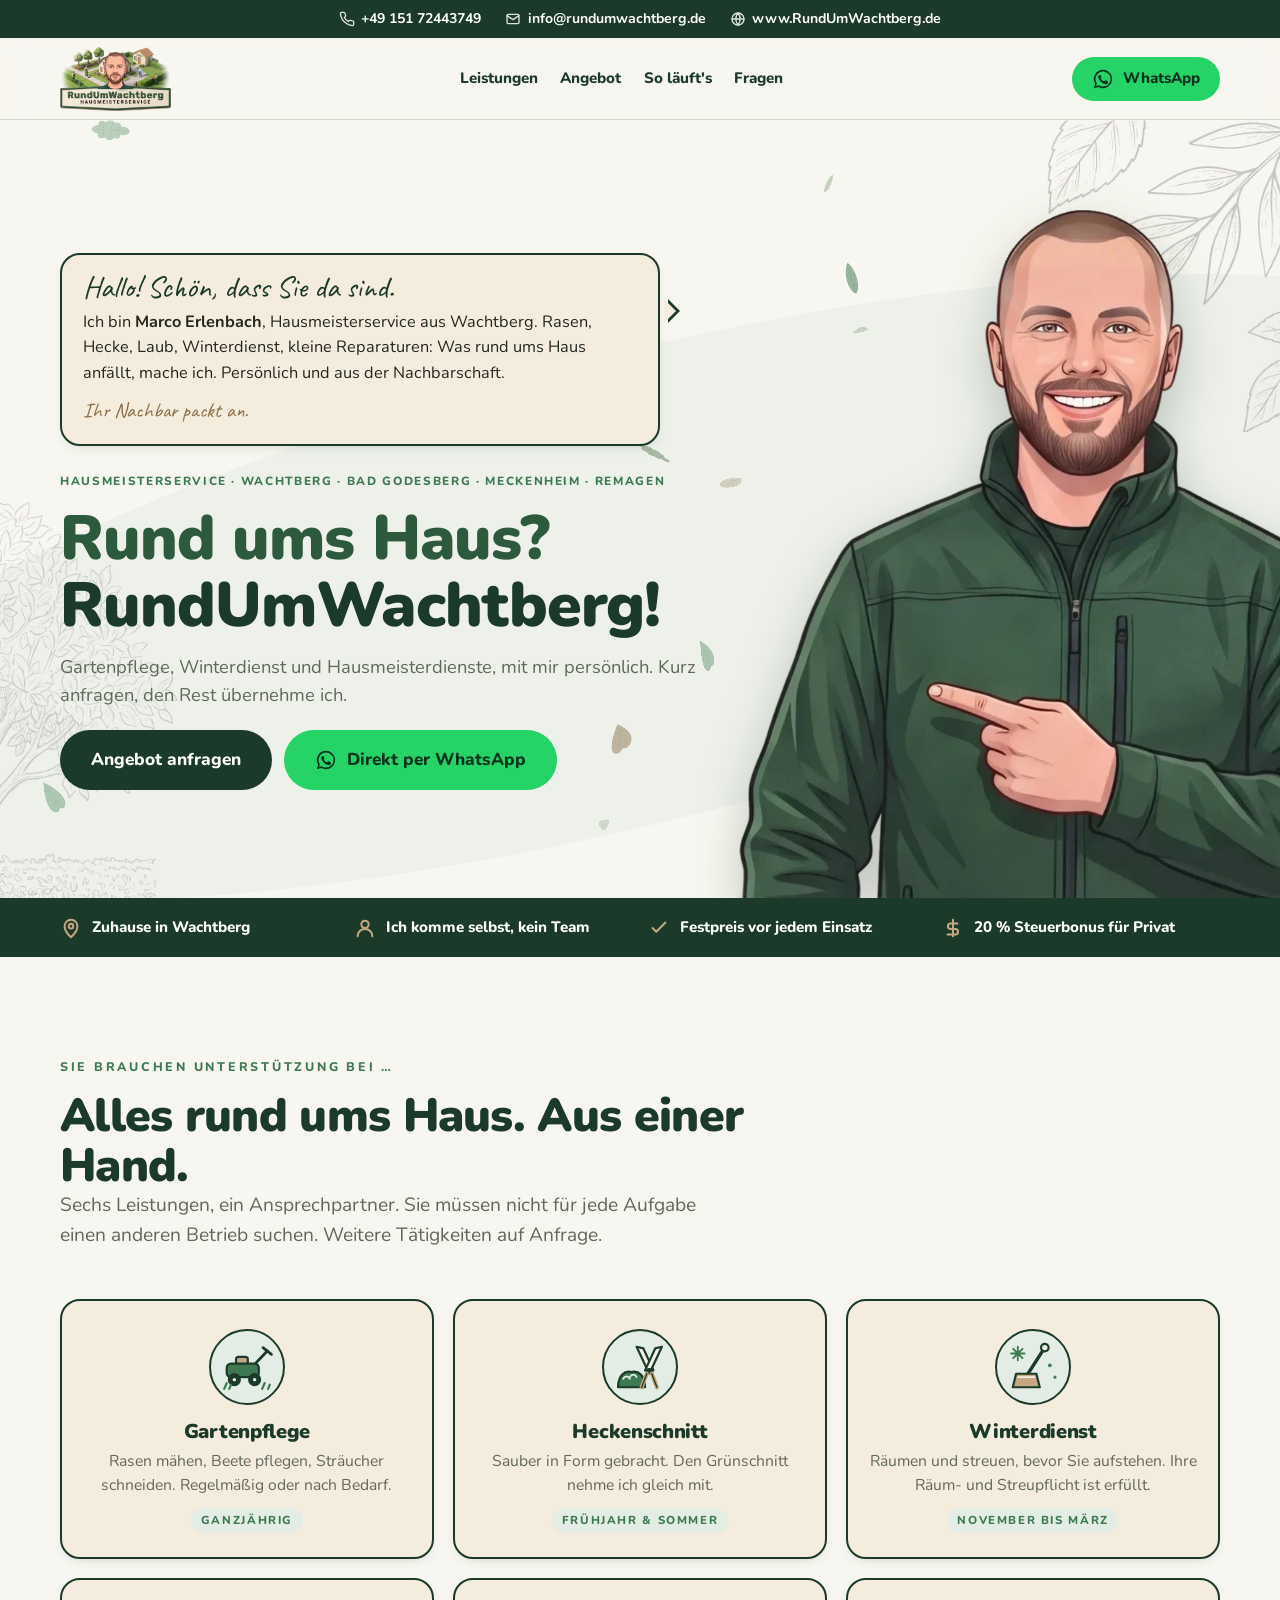
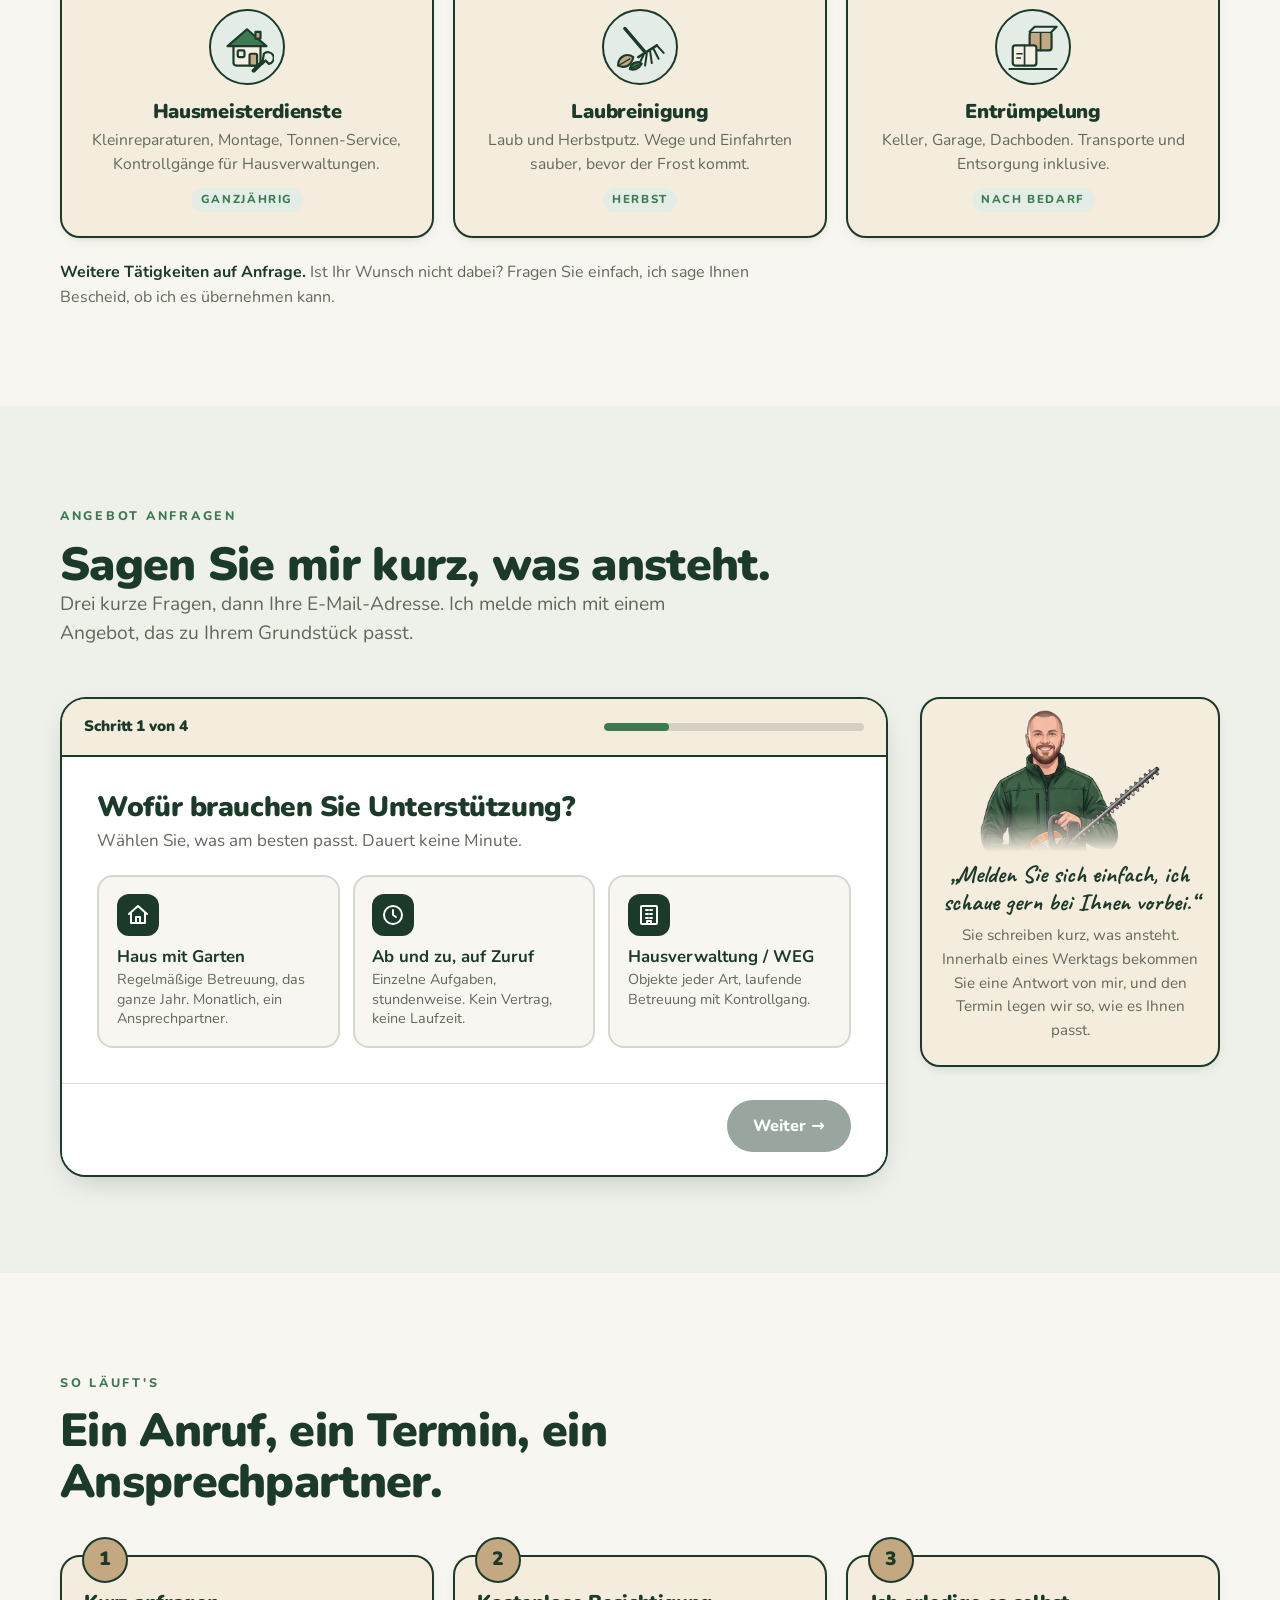
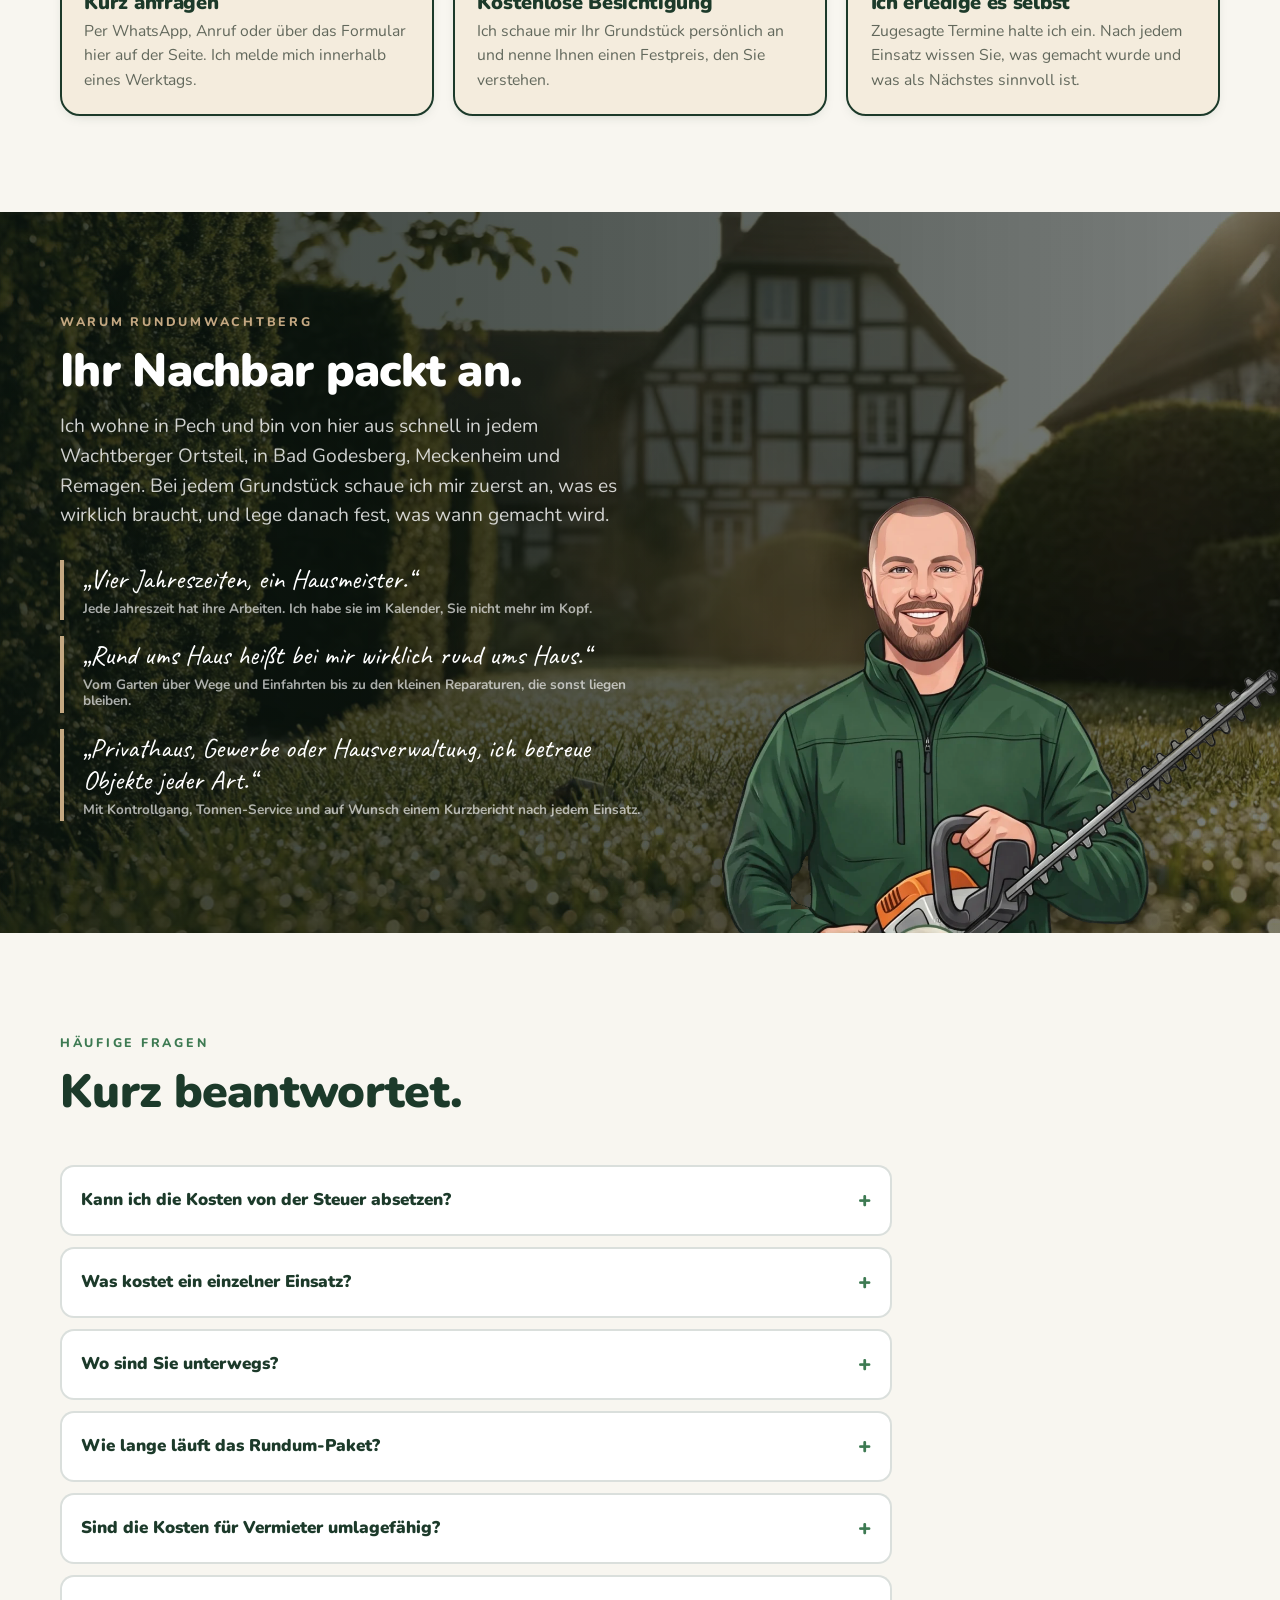
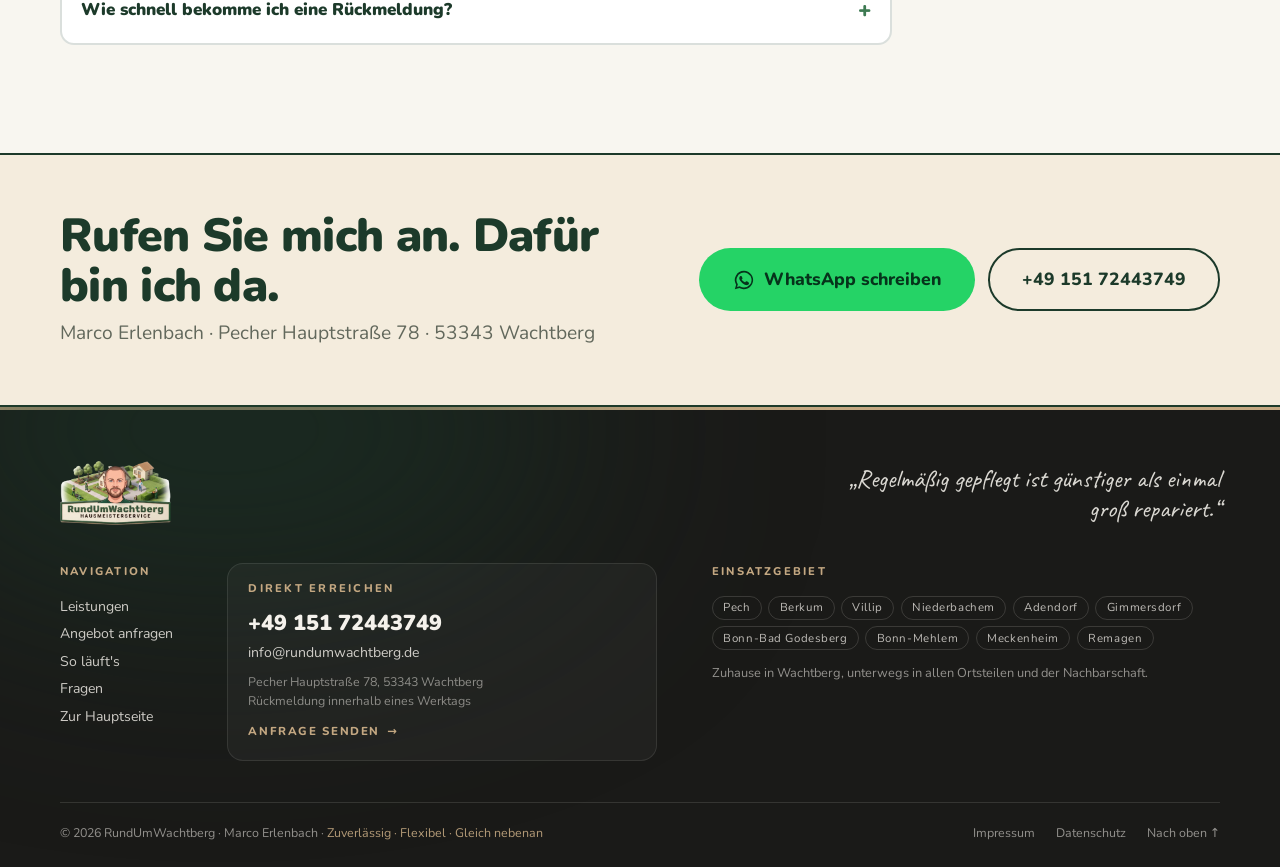
==== commit 6f530104: "Weitere Taetigkeiten auf Anfrage, Dachrinnen raus, Texte objektneutral - Leistungen und alle drei Wi" ====
--- a/index.html
+++ b/index.html
@@ -110,7 +110,7 @@
     <div class="section-head reveal">
       <span class="eyebrow">Sie brauchen Unterstützung bei …</span>
       <h2>Alles rund ums Haus. Aus einer Hand.</h2>
-      <p class="lead">Sechs Leistungen, ein Ansprechpartner. Sie müssen nicht für jede Aufgabe einen anderen Betrieb suchen.</p>
+      <p class="lead">Sechs Leistungen, ein Ansprechpartner. Sie müssen nicht für jede Aufgabe einen anderen Betrieb suchen. Weitere Tätigkeiten auf Anfrage.</p>
     </div>
     <div class="services">
       <div class="card service reveal">
@@ -175,7 +175,7 @@
     <path d="M20 58 C22 50 30 48 34 52 C31 58 24 60 20 58 Z" fill="#3D7A52"/><path d="M22 57 L31 53" stroke-width="1.6"/>
   </g></svg></div>
         <h3>Laubreinigung</h3>
-        <p>Laub, Rinnen und Herbstputz. Wege und Einfahrten sauber, bevor der Frost kommt.</p>
+        <p>Laub und Herbstputz. Wege und Einfahrten sauber, bevor der Frost kommt.</p>
         <span class="tag">Herbst</span>
       </div>
       <div class="card service reveal">
@@ -191,6 +191,7 @@
         <span class="tag">Nach Bedarf</span>
       </div>
     </div>
+    <p class="services-note reveal"><b>Weitere Tätigkeiten auf Anfrage.</b> Ist Ihr Wunsch nicht dabei? Fragen Sie einfach, ich sage Ihnen Bescheid, ob ich es übernehmen kann.</p>
   </div>
 </section>
 
@@ -252,8 +253,8 @@
       <p class="lead" style="margin:1rem 0 1.8rem">Ich wohne in Pech und bin von hier aus schnell in jedem Wachtberger Ortsteil, in Bad Godesberg, Meckenheim und Remagen. Bei jedem Grundstück schaue ich mir zuerst an, was es wirklich braucht, und lege danach fest, was wann gemacht wird.</p>
       <div class="quotes">
         <div class="quote">„Vier Jahreszeiten, ein Hausmeister.“<small>Jede Jahreszeit hat ihre Arbeiten. Ich habe sie im Kalender, Sie nicht mehr im Kopf.</small></div>
-        <div class="quote">„Rund ums Haus heißt bei mir wirklich rund ums Haus.“<small>Vom Garten über Wege und Rinnen bis zu den kleinen Reparaturen, die sonst liegen bleiben.</small></div>
-        <div class="quote">„Einfamilienhaus oder Hausverwaltung, ich betreue beides.“<small>Mit Kontrollgang, Tonnen-Service und auf Wunsch einem Kurzbericht nach jedem Einsatz.</small></div>
+        <div class="quote">„Rund ums Haus heißt bei mir wirklich rund ums Haus.“<small>Vom Garten über Wege und Einfahrten bis zu den kleinen Reparaturen, die sonst liegen bleiben.</small></div>
+        <div class="quote">„Privathaus, Gewerbe oder Hausverwaltung, ich betreue Objekte jeder Art.“<small>Mit Kontrollgang, Tonnen-Service und auf Wunsch einem Kurzbericht nach jedem Einsatz.</small></div>
       </div>
     </div>
     <div class="why-marco reveal">
@@ -270,7 +271,7 @@
       <h2>Kurz beantwortet.</h2>
     </div>
     <div class="faq reveal">
-      <details><summary>Kann ich die Kosten von der Steuer absetzen?</summary><div class="a">Ja. Als Privathaushalt holen Sie sich 20 % der Arbeitskosten über die Steuererklärung zurück (haushaltsnahe Dienstleistungen nach § 35a EStG, bis 4.000 € im Jahr). Voraussetzung sind eine Rechnung und die Zahlung per Überweisung. Aus 135 € im Monat werden so effektiv 108 €. Das ist keine Steuerberatung, fragen Sie im Zweifel Ihren Steuerberater.</div></details>
+      <details><summary>Kann ich die Kosten von der Steuer absetzen?</summary><div class="a">Ja. Als Privathaushalt holen Sie sich 20 % der Arbeitskosten über die Steuererklärung zurück (haushaltsnahe Dienstleistungen nach § 35a EStG, bis 4.000 € im Jahr). Voraussetzung sind eine Rechnung und die Zahlung per Überweisung. Das ist keine Steuerberatung, fragen Sie im Zweifel Ihren Steuerberater.</div></details>
       <details><summary>Was kostet ein einzelner Einsatz?</summary><div class="a">Das hängt von Aufgabe und Aufwand ab. Sie schildern mir kurz, was ansteht, und bekommen ein Angebot per E-Mail. Anfahrt und Werkzeug sind immer dabei, Zusatzkosten wie eine Grünschnitt-Entsorgung nenne ich vorher.</div></details>
       <details><summary>Wo sind Sie unterwegs?</summary><div class="a">In allen Wachtberger Ortsteilen (Pech, Niederbachem, Villip, Berkum, Adendorf, Ließem und weitere), in Bonn-Bad Godesberg, Meckenheim und Remagen. Im Umkreis fällt keine Anfahrtspauschale an.</div></details>
       <details><summary>Wie lange läuft das Rundum-Paket?</summary><div class="a">Zwölf Monate, danach monatlich kündbar. Die zwölf Monate sind für Sie: Der Preis bleibt ein Jahr fest und der Winterdienst ist drin. Wer nur den Sommer möchte, bucht stundenweise.</div></details>
@@ -303,7 +304,7 @@
   <div class="wrap foot-inner">
     <div class="foot-head">
       <a href="#top" aria-label="Nach oben"><img src="assets/logo.webp" alt="RundUmWachtberg Hausmeisterservice" width="220" height="118"></a>
-      <p class="foot-quote">„Ein Grundstück ist Vertrauenssache. Deshalb komme ich selbst und schicke niemanden vor.“</p>
+      <p class="foot-quote">„Regelmäßig gepflegt ist günstiger als einmal groß repariert.“</p>
     </div>
     <div class="foot-grid">
       <div>
--- a/styles.css
+++ b/styles.css
@@ -187,6 +187,8 @@
 .service h3 { margin-bottom: .35rem; }
 .service p { color: var(--muted); font-size: .98rem; }
 .service .tag { display: inline-block; margin-top: .7rem; font-size: .72rem; font-weight: 800; letter-spacing: .14em; text-transform: uppercase; color: var(--leaf); background: var(--moss); padding: .2rem .6rem; border-radius: 999px; }
+.services-note { margin-top: 1.4rem; color: var(--muted); font-size: 1rem; max-width: 46rem; }
+.services-note b { color: var(--forest); }
 @media (max-width: 900px) { .services { grid-template-columns: 1fr 1fr; } }
 @media (max-width: 560px) { .services { grid-template-columns: 1fr; } }
 
@@ -473,3 +475,15 @@
   .hero-marco { display: none; }
   .hero-ctas { display: none; }
 }
+
+/* ---------- Schieberegler (Grundstücksgröße) ---------- */
+.slider { padding: .2rem 0 .6rem; }
+.slider output { display: block; font-size: 2.1rem; font-weight: 900; color: var(--forest); line-height: 1.1; margin-bottom: .8rem; font-variant-numeric: tabular-nums; }
+.slider input[type="range"] { --p: 25%; -webkit-appearance: none; appearance: none; width: 100%; height: 44px; background: transparent; margin: 0; cursor: pointer; }
+.slider input[type="range"]::-webkit-slider-runnable-track { height: 10px; border-radius: 999px; background: linear-gradient(90deg, var(--leaf) var(--p), rgba(28,58,42,.15) var(--p)); }
+.slider input[type="range"]::-moz-range-track { height: 10px; border-radius: 999px; background: rgba(28,58,42,.15); }
+.slider input[type="range"]::-moz-range-progress { height: 10px; border-radius: 999px; background: var(--leaf); }
+.slider input[type="range"]::-webkit-slider-thumb { -webkit-appearance: none; width: 30px; height: 30px; margin-top: -10px; border-radius: 50%; background: #fff; border: 3px solid var(--forest); box-shadow: 0 2px 8px rgba(28,58,42,.3); }
+.slider input[type="range"]::-moz-range-thumb { width: 24px; height: 24px; border-radius: 50%; background: #fff; border: 3px solid var(--forest); box-shadow: 0 2px 8px rgba(28,58,42,.3); }
+.slider input[type="range"]:focus-visible { outline: 3px solid rgba(61,122,82,.35); outline-offset: 4px; border-radius: 999px; }
+.slider-scale { display: flex; justify-content: space-between; font-size: .78rem; font-weight: 800; color: var(--muted); margin-top: .2rem; }
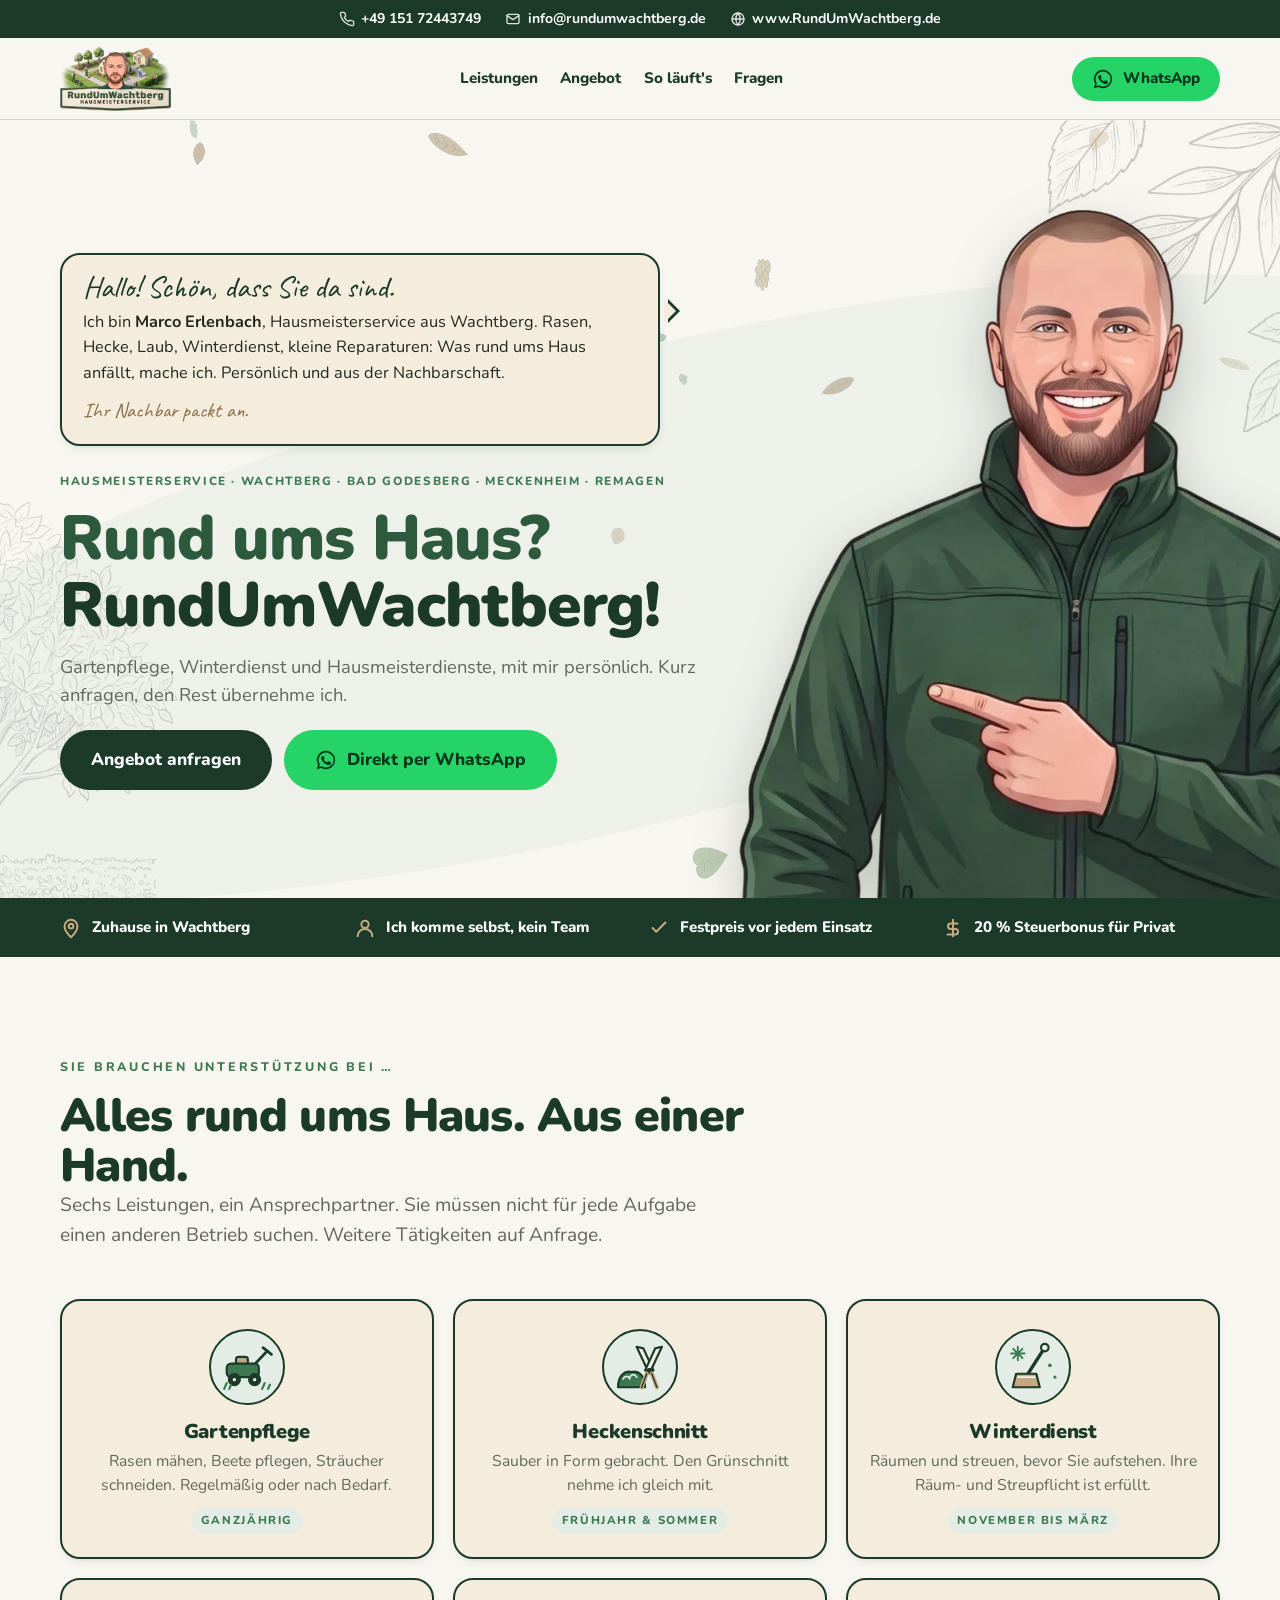
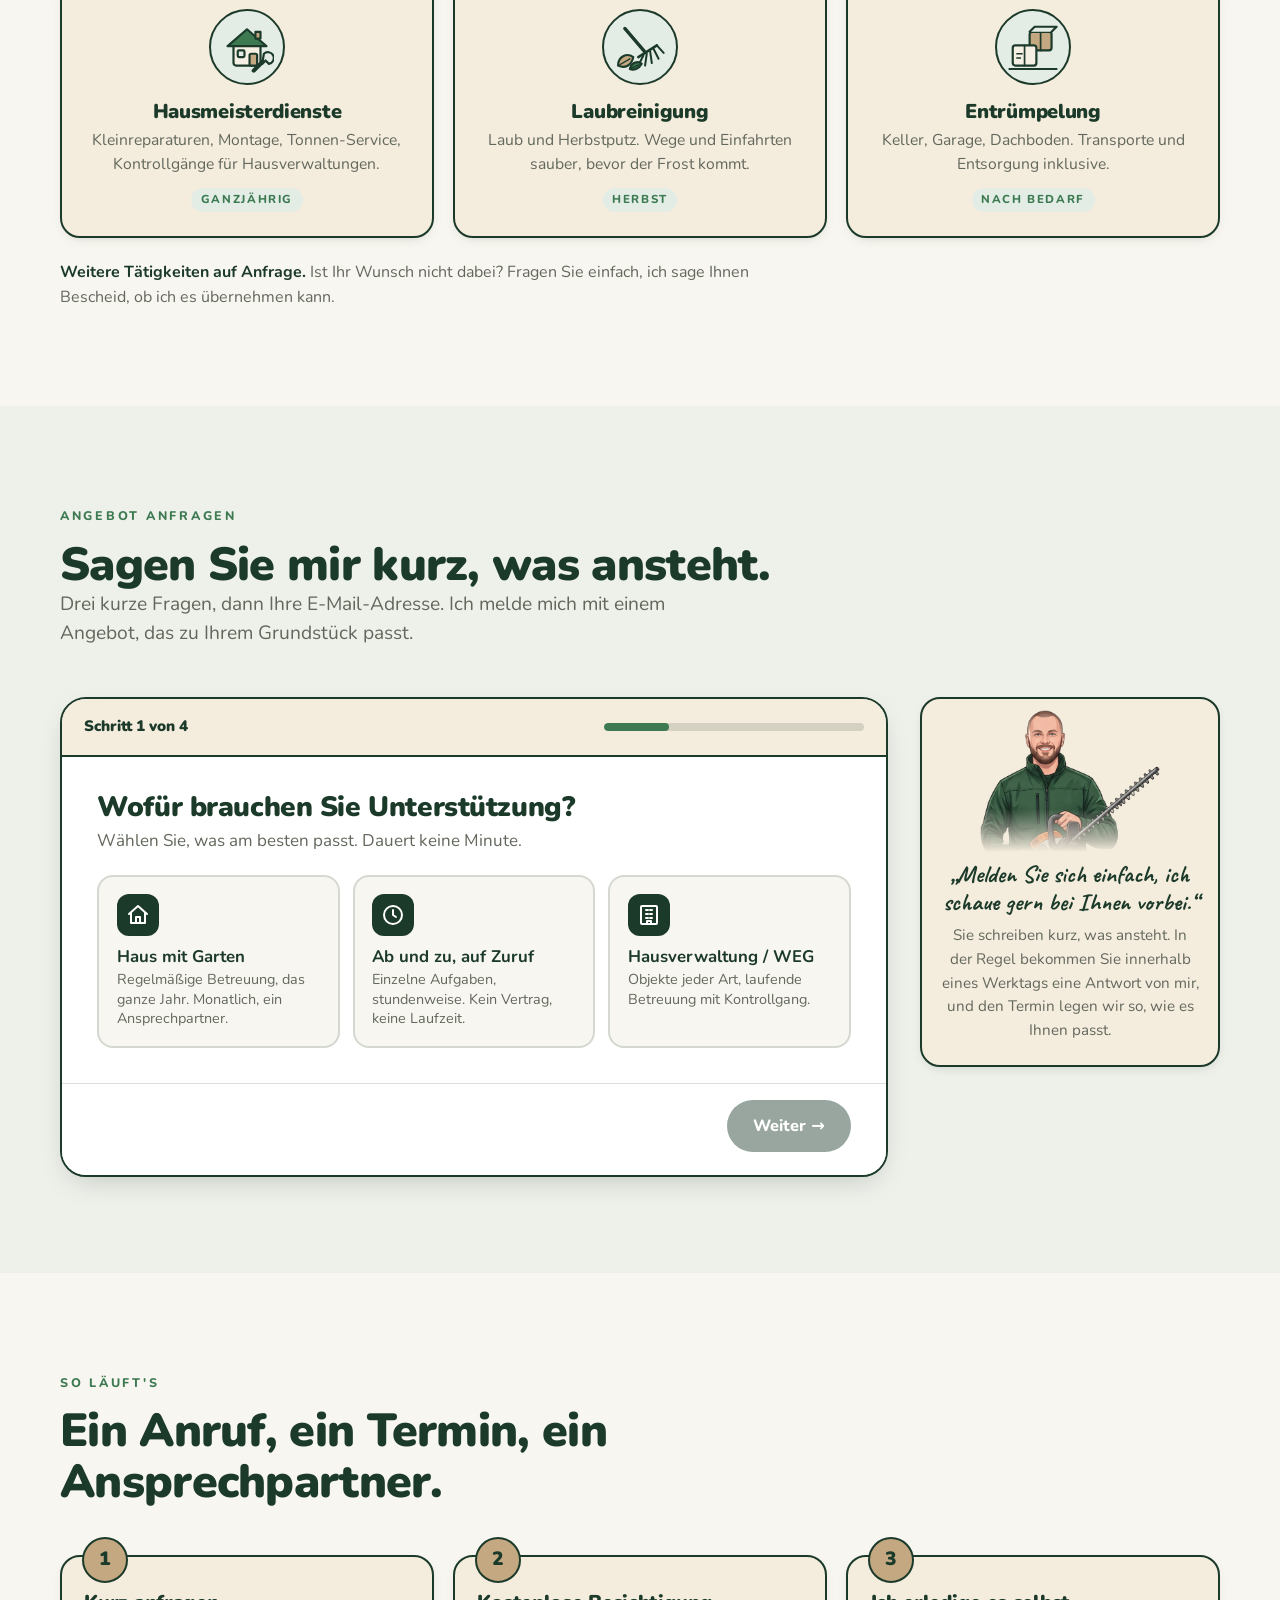
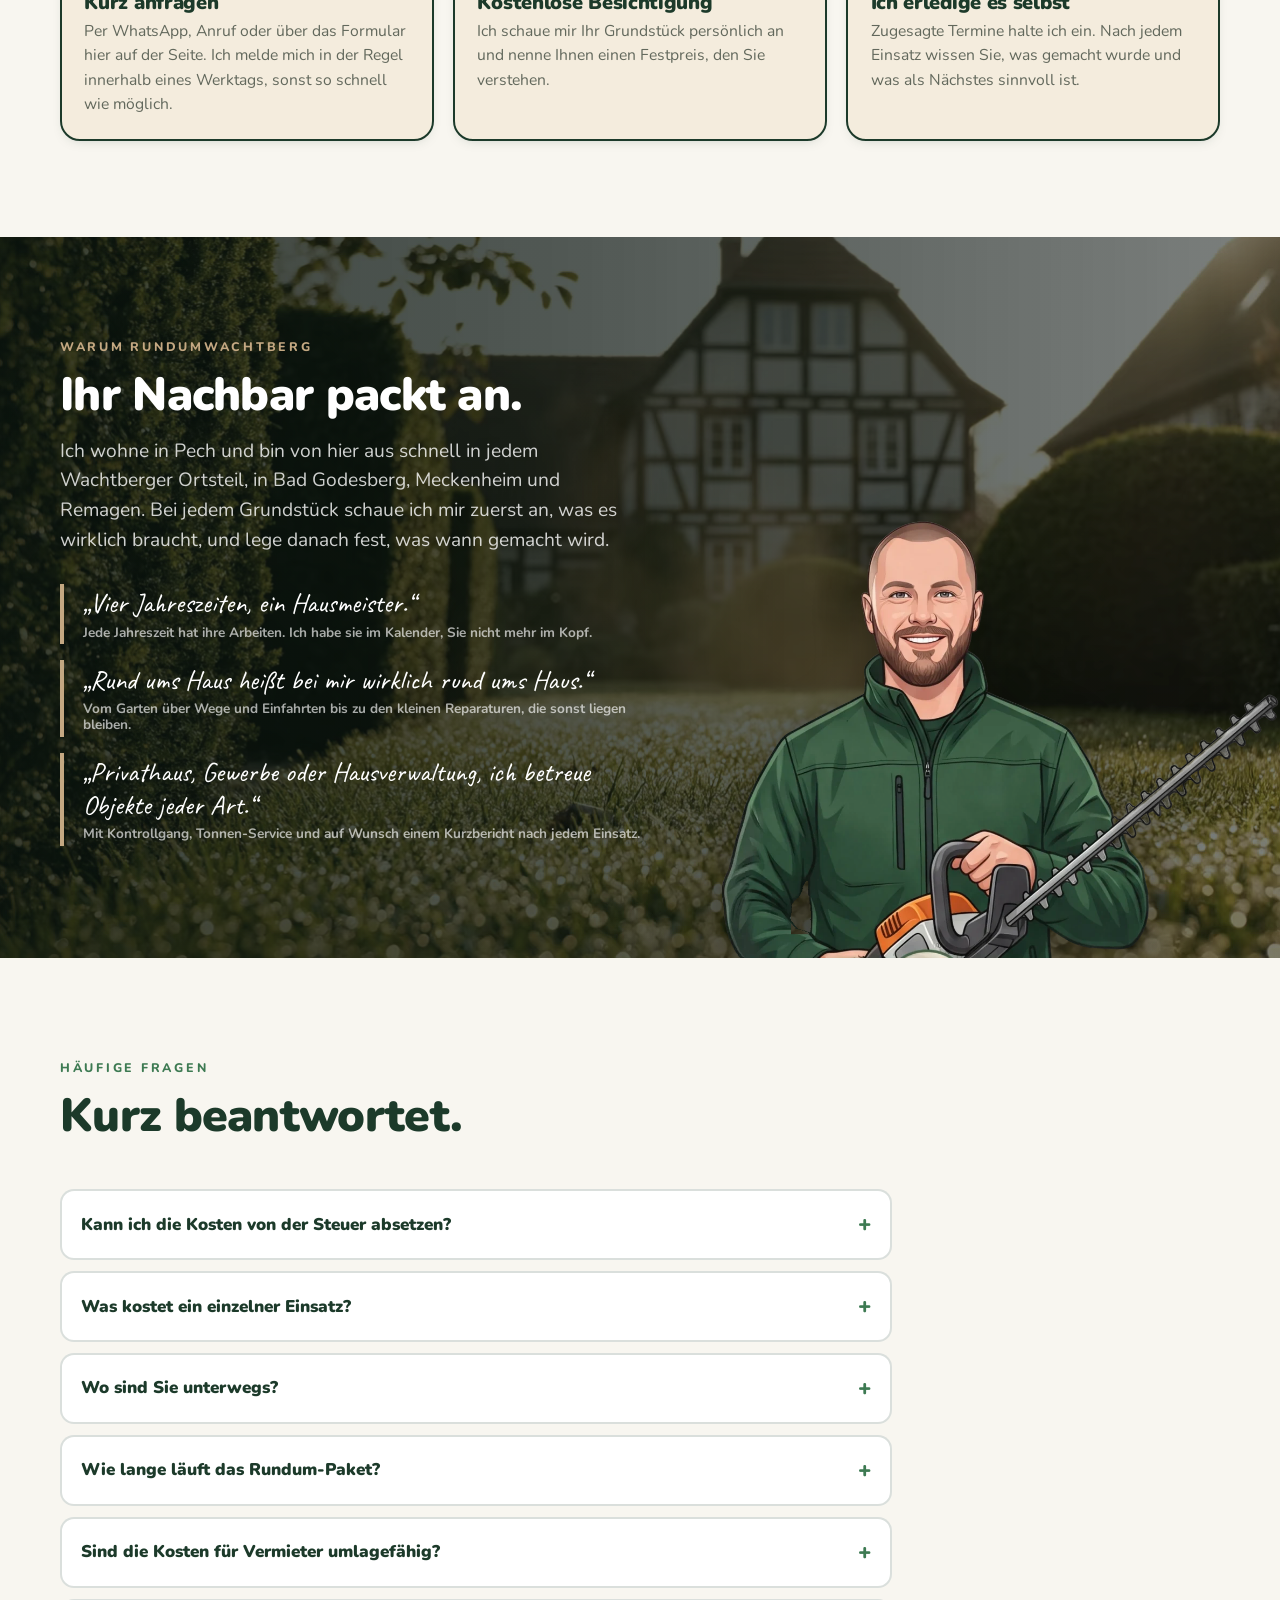
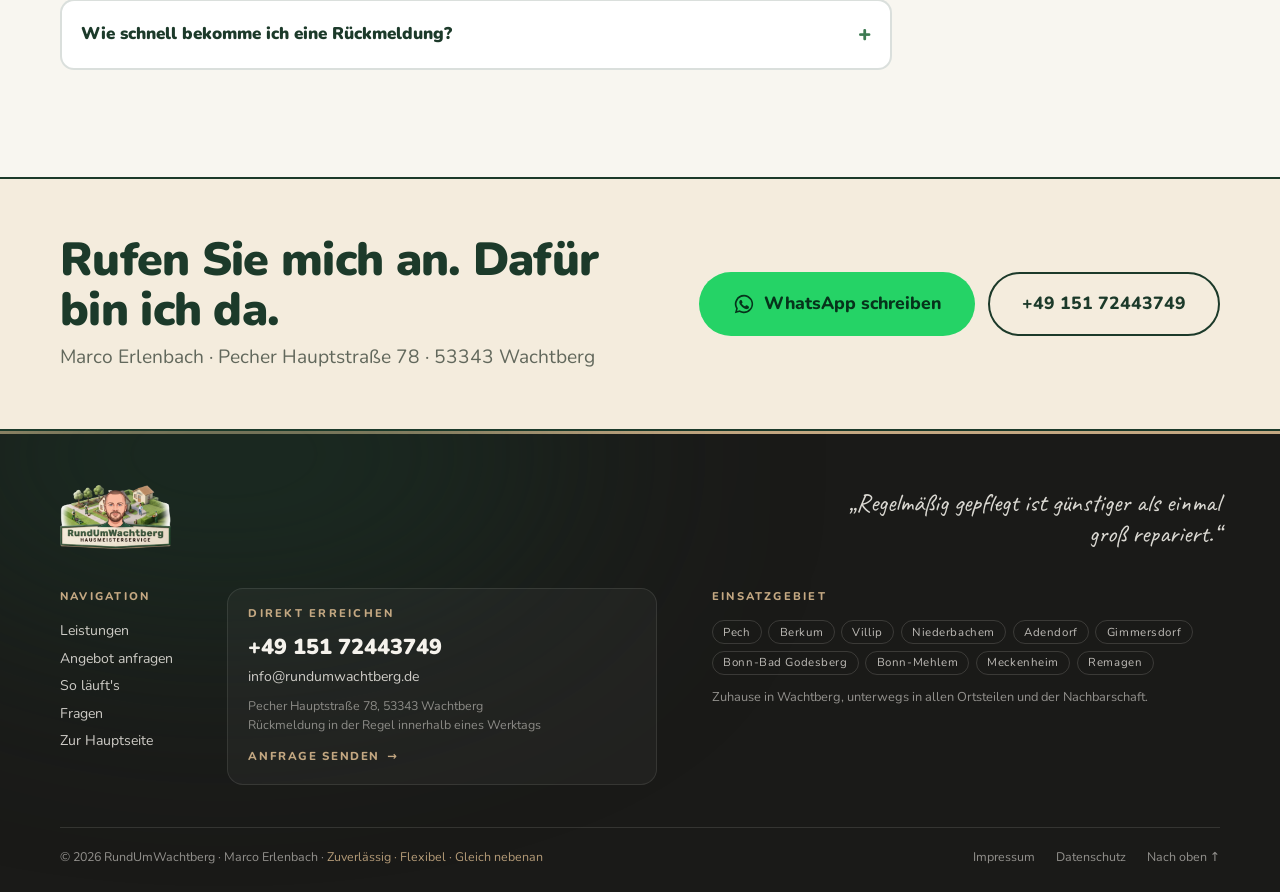
==== commit 36e7666f: "Rueckmeldezeit einheitlich: in der Regel innerhalb eines Werktags, sonst so schnell wie moeglich Co-" ====
--- a/index.html
+++ b/index.html
@@ -216,7 +216,7 @@
         <div class="card">
           <img src="assets/marco-trimmer.webp" alt="" width="1040" height="815" loading="lazy">
           <div class="hand">„Melden Sie sich einfach, ich schaue gern bei Ihnen vorbei.“</div>
-          <p>Sie schreiben kurz, was ansteht. Innerhalb eines Werktags bekommen Sie eine Antwort von mir, und den Termin legen wir so, wie es Ihnen passt.</p>
+          <p>Sie schreiben kurz, was ansteht. In der Regel bekommen Sie innerhalb eines Werktags eine Antwort von mir, und den Termin legen wir so, wie es Ihnen passt.</p>
         </div>
       </aside>
     </div>
@@ -231,7 +231,7 @@
       <h2>Ein Anruf, ein Termin, ein Ansprechpartner.</h2>
     </div>
     <div class="steps3">
-      <div class="card reveal"><h3>Kurz anfragen</h3><p>Per WhatsApp, Anruf oder über das Formular hier auf der Seite. Ich melde mich innerhalb eines Werktags.</p></div>
+      <div class="card reveal"><h3>Kurz anfragen</h3><p>Per WhatsApp, Anruf oder über das Formular hier auf der Seite. Ich melde mich in der Regel innerhalb eines Werktags, sonst so schnell wie möglich.</p></div>
       <div class="card reveal"><h3>Kostenlose Besichtigung</h3><p>Ich schaue mir Ihr Grundstück persönlich an und nenne Ihnen einen Festpreis, den Sie verstehen.</p></div>
       <div class="card reveal"><h3>Ich erledige es selbst</h3><p>Zugesagte Termine halte ich ein. Nach jedem Einsatz wissen Sie, was gemacht wurde und was als Nächstes sinnvoll ist.</p></div>
     </div>
@@ -276,7 +276,7 @@
       <details><summary>Wo sind Sie unterwegs?</summary><div class="a">In allen Wachtberger Ortsteilen (Pech, Niederbachem, Villip, Berkum, Adendorf, Ließem und weitere), in Bonn-Bad Godesberg, Meckenheim und Remagen. Im Umkreis fällt keine Anfahrtspauschale an.</div></details>
       <details><summary>Wie lange läuft das Rundum-Paket?</summary><div class="a">Zwölf Monate, danach monatlich kündbar. Die zwölf Monate sind für Sie: Der Preis bleibt ein Jahr fest und der Winterdienst ist drin. Wer nur den Sommer möchte, bucht stundenweise.</div></details>
       <details><summary>Sind die Kosten für Vermieter umlagefähig?</summary><div class="a">Hausmeister-, Gartenpflege- und Winterdienstkosten sind in der Regel als Betriebskosten auf die Mieter umlegbar (§ 2 BetrKV). Ich stelle die Rechnung getrennt nach umlagefähigen und nicht umlagefähigen Kosten aus.</div></details>
-      <details><summary>Wie schnell bekomme ich eine Rückmeldung?</summary><div class="a">Innerhalb eines Werktags. Wenn es einmal schnell gehen muss, findet sich meist auch kurzfristig ein Termin.</div></details>
+      <details><summary>Wie schnell bekomme ich eine Rückmeldung?</summary><div class="a">In der Regel innerhalb eines Werktags, sonst so schnell wie möglich. Wenn es einmal eilig ist, findet sich meist auch kurzfristig ein Termin.</div></details>
     </div>
   </div>
 </section>
@@ -321,7 +321,7 @@
         <div class="foot-eyebrow">Direkt erreichen</div>
         <a class="foot-phone" href="tel:+4915172443749">+49 151 72443749</a>
         <a class="foot-mail" href="mailto:info@rundumwachtberg.de">info@rundumwachtberg.de</a>
-        <p>Pecher Hauptstraße 78, 53343 Wachtberg<br>Rückmeldung innerhalb eines Werktags</p>
+        <p>Pecher Hauptstraße 78, 53343 Wachtberg<br>Rückmeldung in der Regel innerhalb eines Werktags</p>
         <a class="foot-cta" href="#rechner">Anfrage senden <span aria-hidden="true">→</span></a>
       </div>
       <div>
--- a/styles.css
+++ b/styles.css
@@ -487,3 +487,6 @@
 .slider input[type="range"]::-moz-range-thumb { width: 24px; height: 24px; border-radius: 50%; background: #fff; border: 3px solid var(--forest); box-shadow: 0 2px 8px rgba(28,58,42,.3); }
 .slider input[type="range"]:focus-visible { outline: 3px solid rgba(61,122,82,.35); outline-offset: 4px; border-radius: 999px; }
 .slider-scale { display: flex; justify-content: space-between; font-size: .78rem; font-weight: 800; color: var(--muted); margin-top: .2rem; }
+
+/* Honeypot-Feld gegen Spam-Bots, für Menschen unsichtbar */
+.hp{position:absolute;left:-9999px;top:auto;width:1px;height:1px;overflow:hidden}
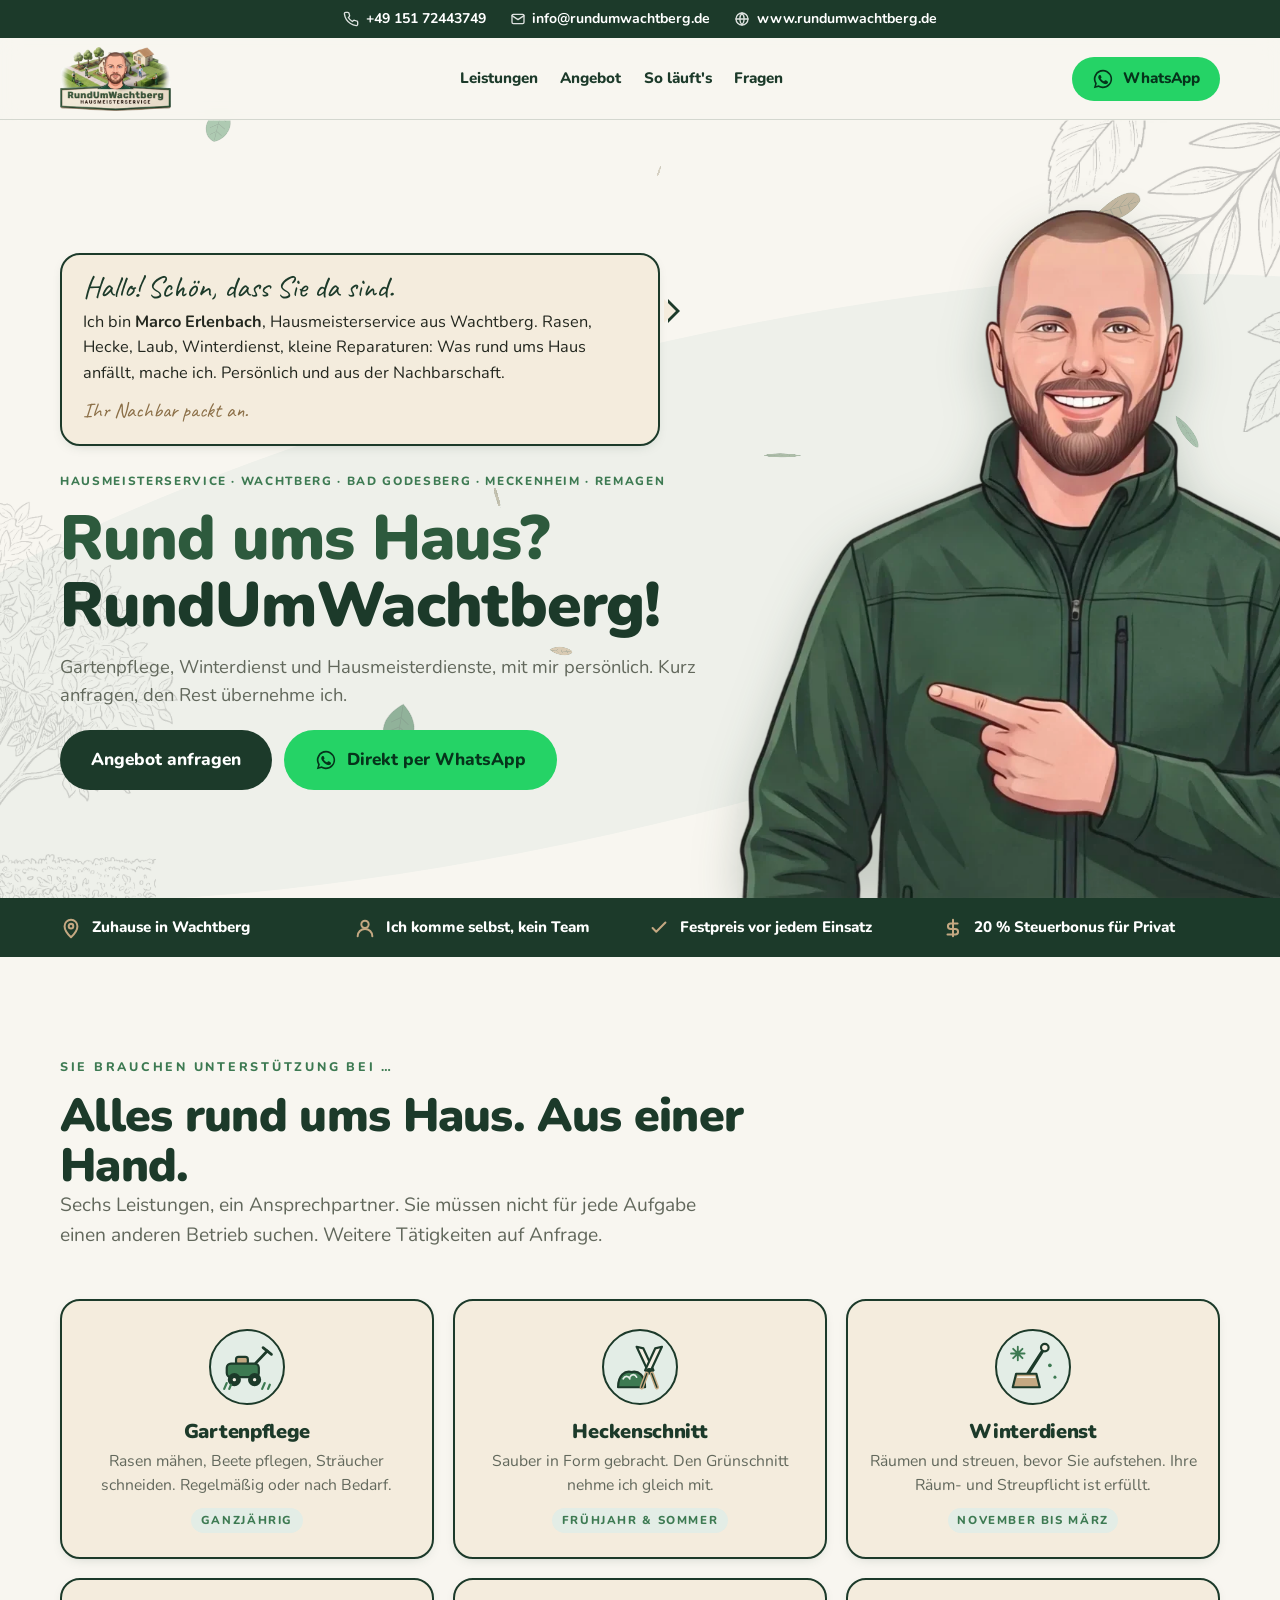
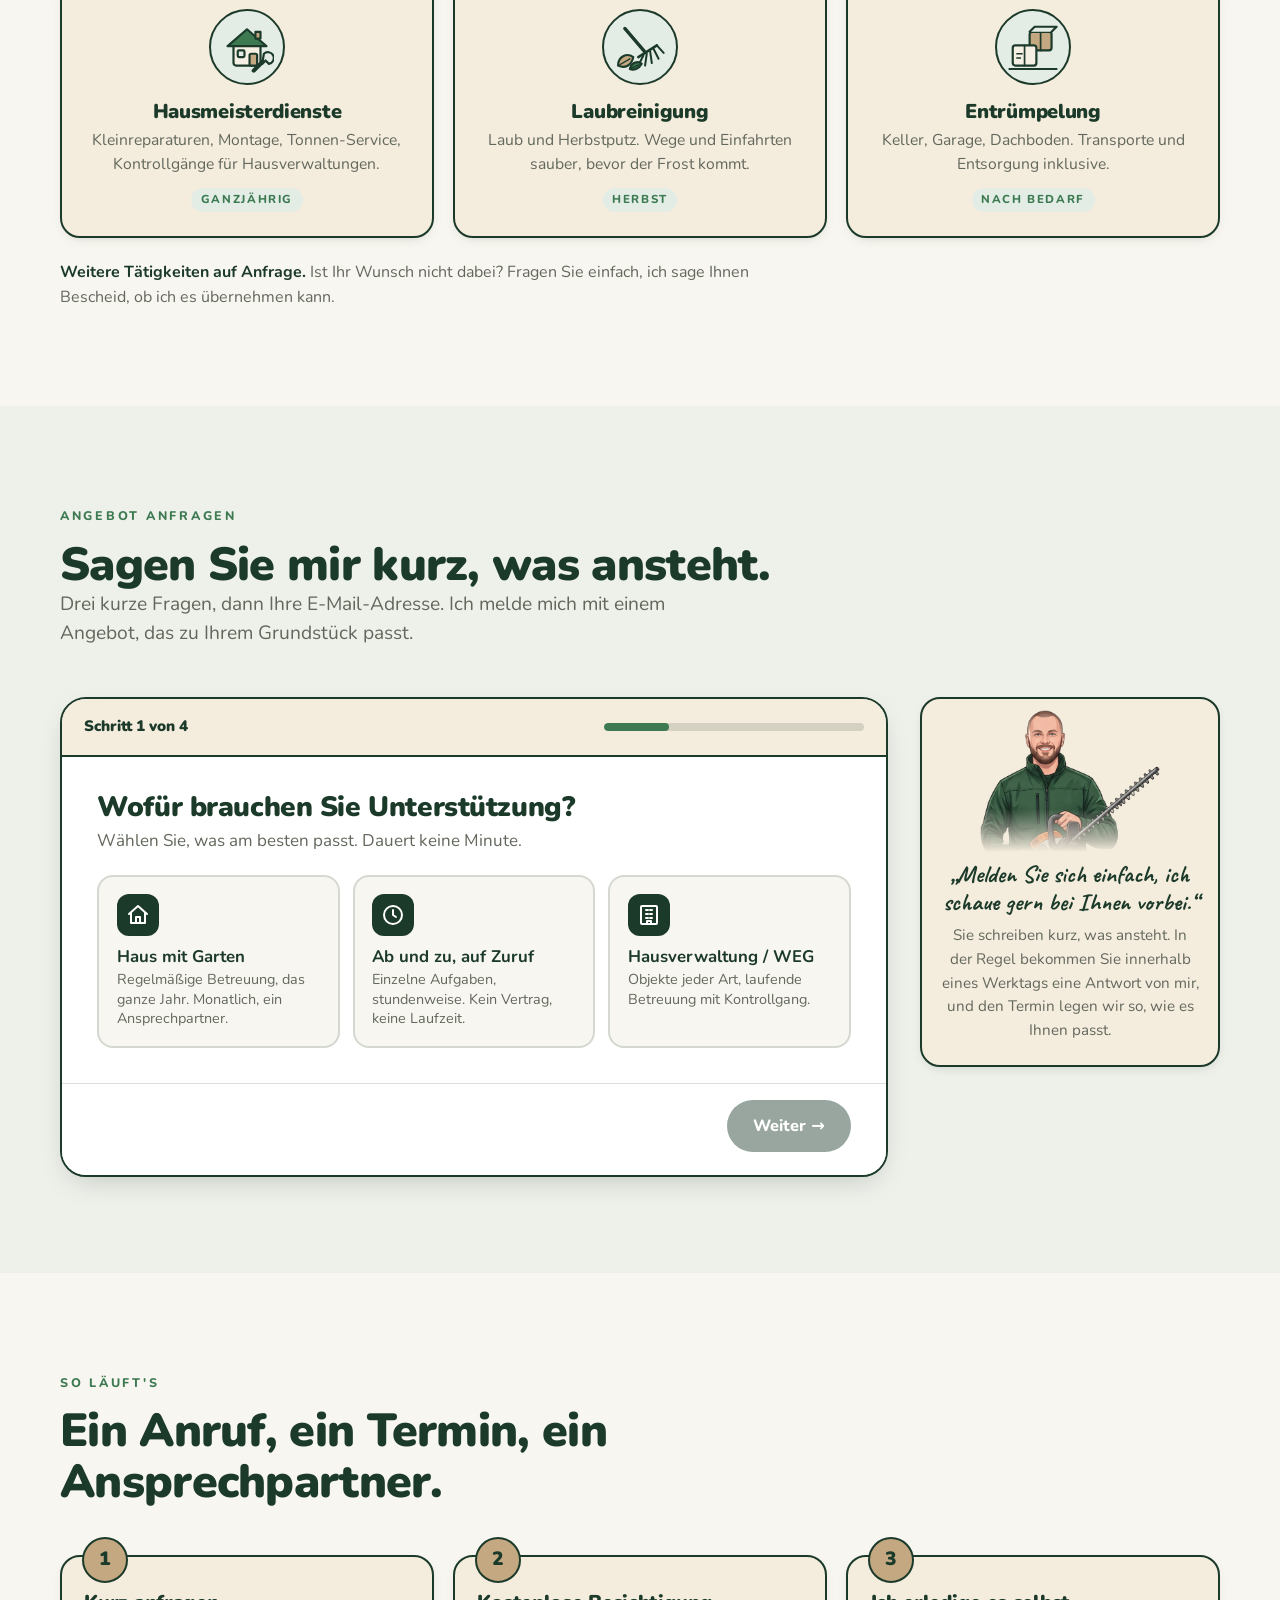
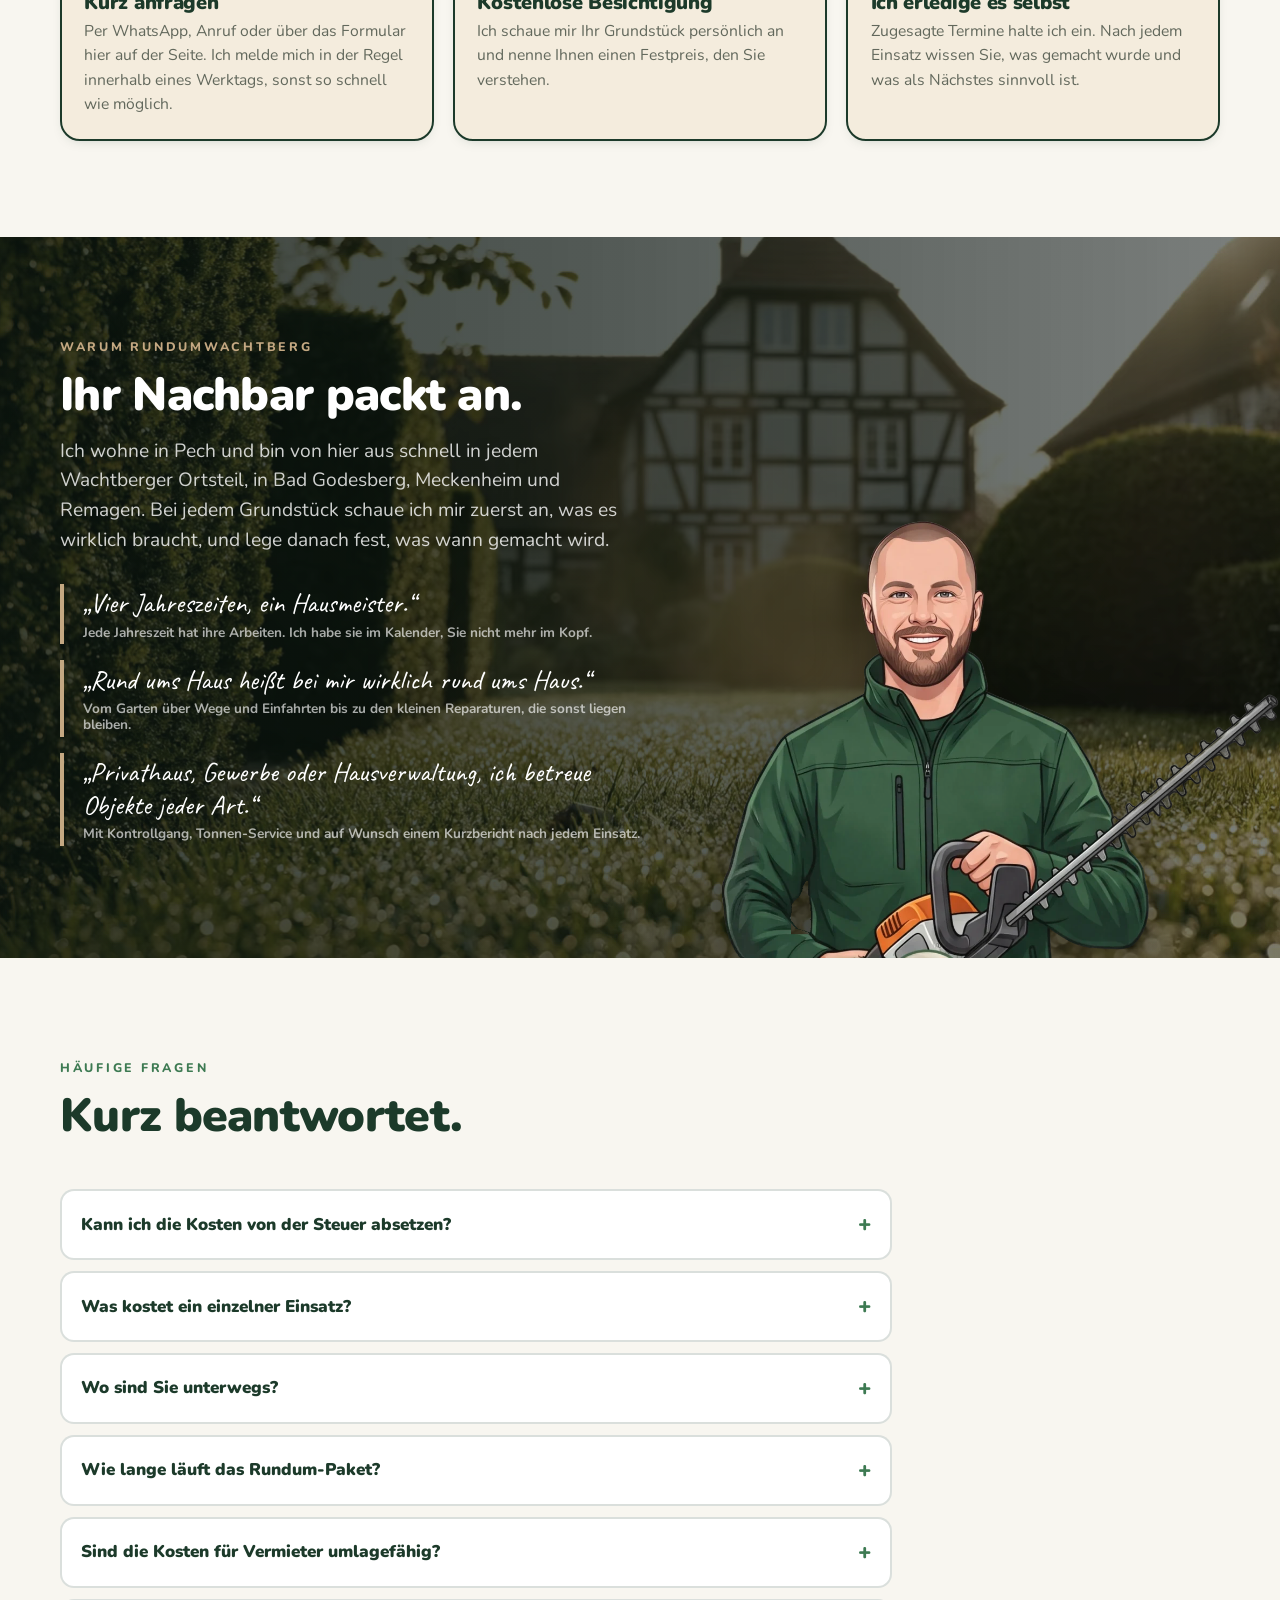
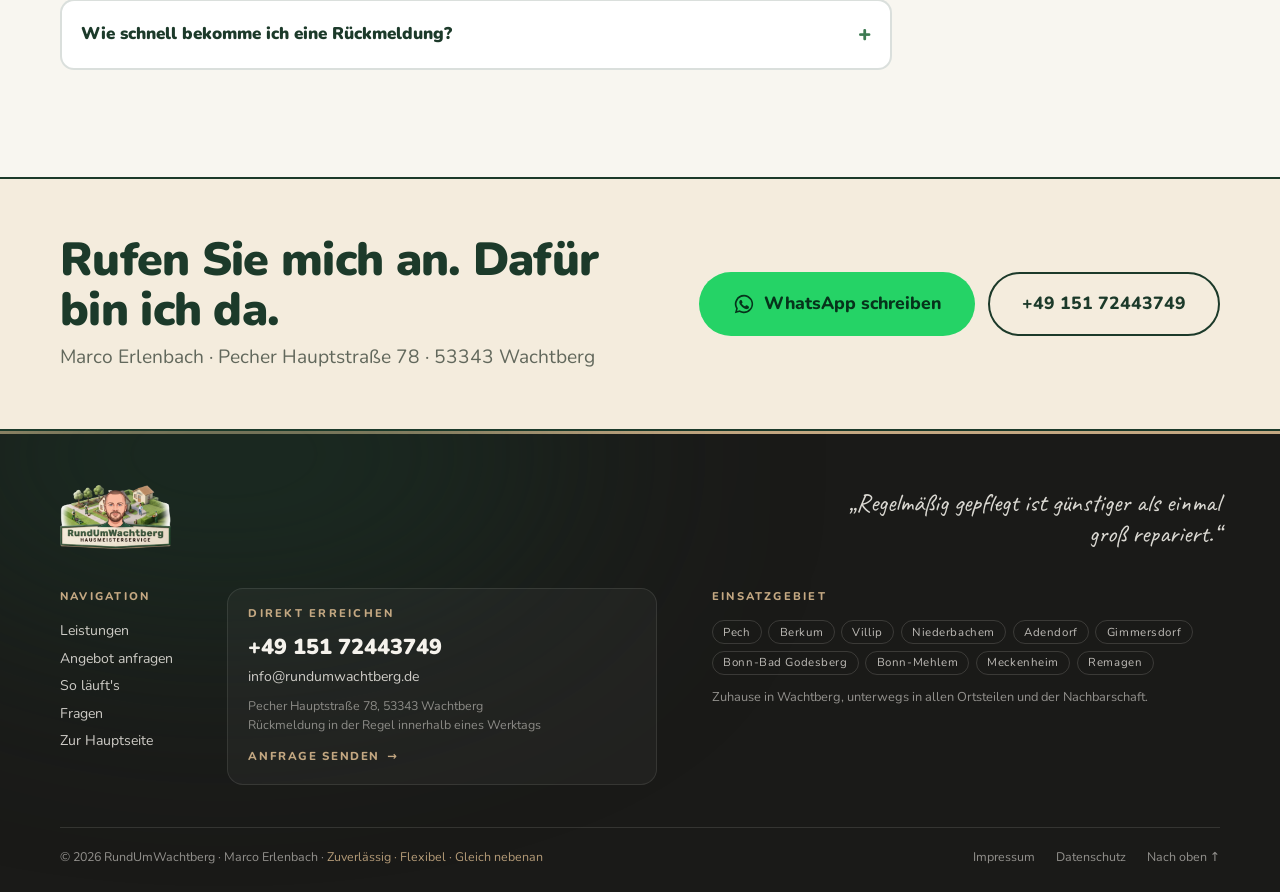
==== commit d0f8233f: "Topbar: Domain kleingeschrieben Co-Authored-By: Claude Fable 5.1 <noreply@anthropic.com> Claude-Sess" ====
--- a/index.html
+++ b/index.html
@@ -48,7 +48,7 @@
   <div class="wrap">
     <a href="tel:+4915172443749"><svg viewBox="0 0 24 24" fill="none" stroke="currentColor" stroke-width="2" stroke-linecap="round" stroke-linejoin="round"><path d="M22 16.9v3a2 2 0 01-2.2 2 19.8 19.8 0 01-8.6-3.1 19.5 19.5 0 01-6-6A19.8 19.8 0 012.1 4.2 2 2 0 014.1 2h3a2 2 0 012 1.7c.1.9.4 1.8.7 2.7a2 2 0 01-.5 2.1L8 9.8a16 16 0 006 6l1.3-1.3a2 2 0 012.1-.4c.9.3 1.8.6 2.7.7a2 2 0 011.9 2.1z"/></svg>+49 151 72443749</a>
     <a href="mailto:info@rundumwachtberg.de"><svg viewBox="0 0 24 24" fill="none" stroke="currentColor" stroke-width="2" stroke-linecap="round" stroke-linejoin="round"><rect x="3" y="5" width="18" height="14" rx="2"/><path d="M3 7l9 6 9-6"/></svg>info@rundumwachtberg.de</a>
-    <a class="web" href="https://www.rundumwachtberg.de"><svg viewBox="0 0 24 24" fill="none" stroke="currentColor" stroke-width="2" stroke-linecap="round" stroke-linejoin="round"><circle cx="12" cy="12" r="9"/><path d="M3 12h18M12 3a14 14 0 010 18M12 3a14 14 0 000 18"/></svg>www.RundUmWachtberg.de</a>
+    <a class="web" href="https://www.rundumwachtberg.de"><svg viewBox="0 0 24 24" fill="none" stroke="currentColor" stroke-width="2" stroke-linecap="round" stroke-linejoin="round"><circle cx="12" cy="12" r="9"/><path d="M3 12h18M12 3a14 14 0 010 18M12 3a14 14 0 000 18"/></svg>www.rundumwachtberg.de</a>
   </div>
 </div>
 
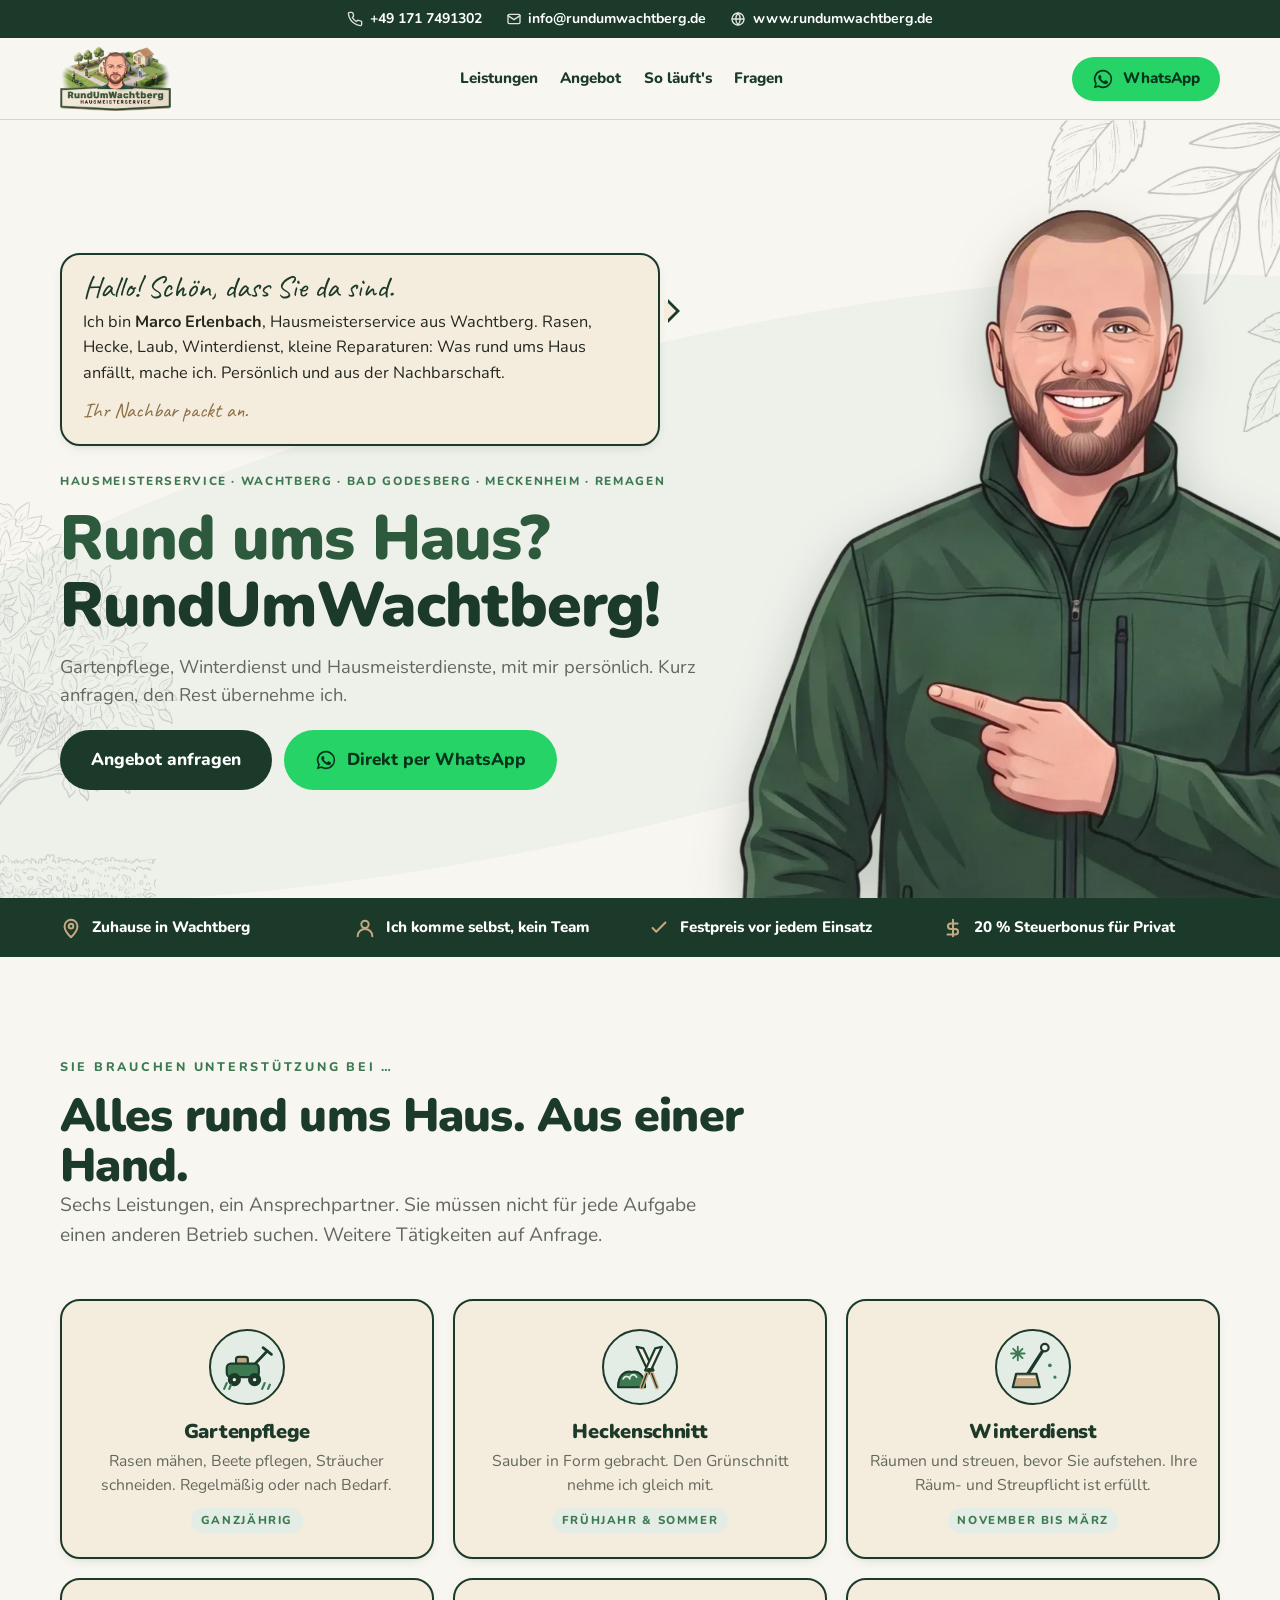
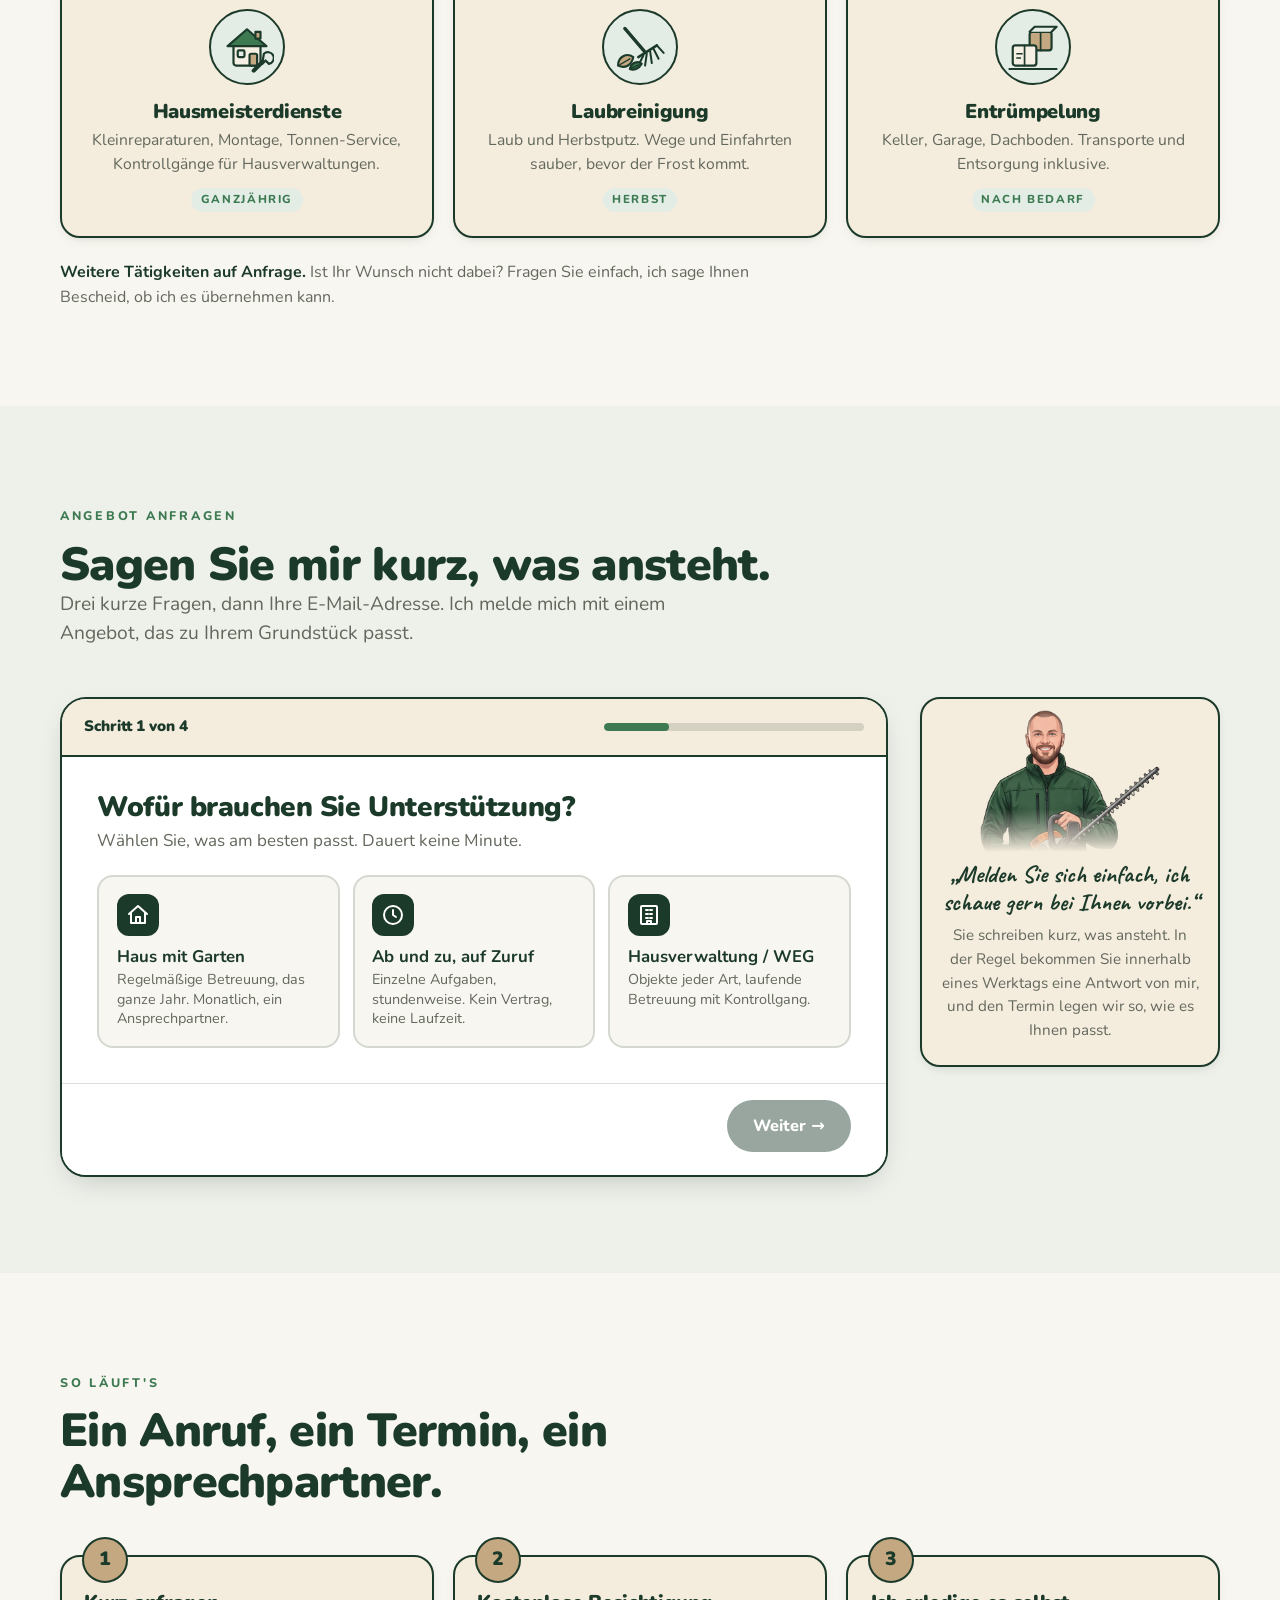
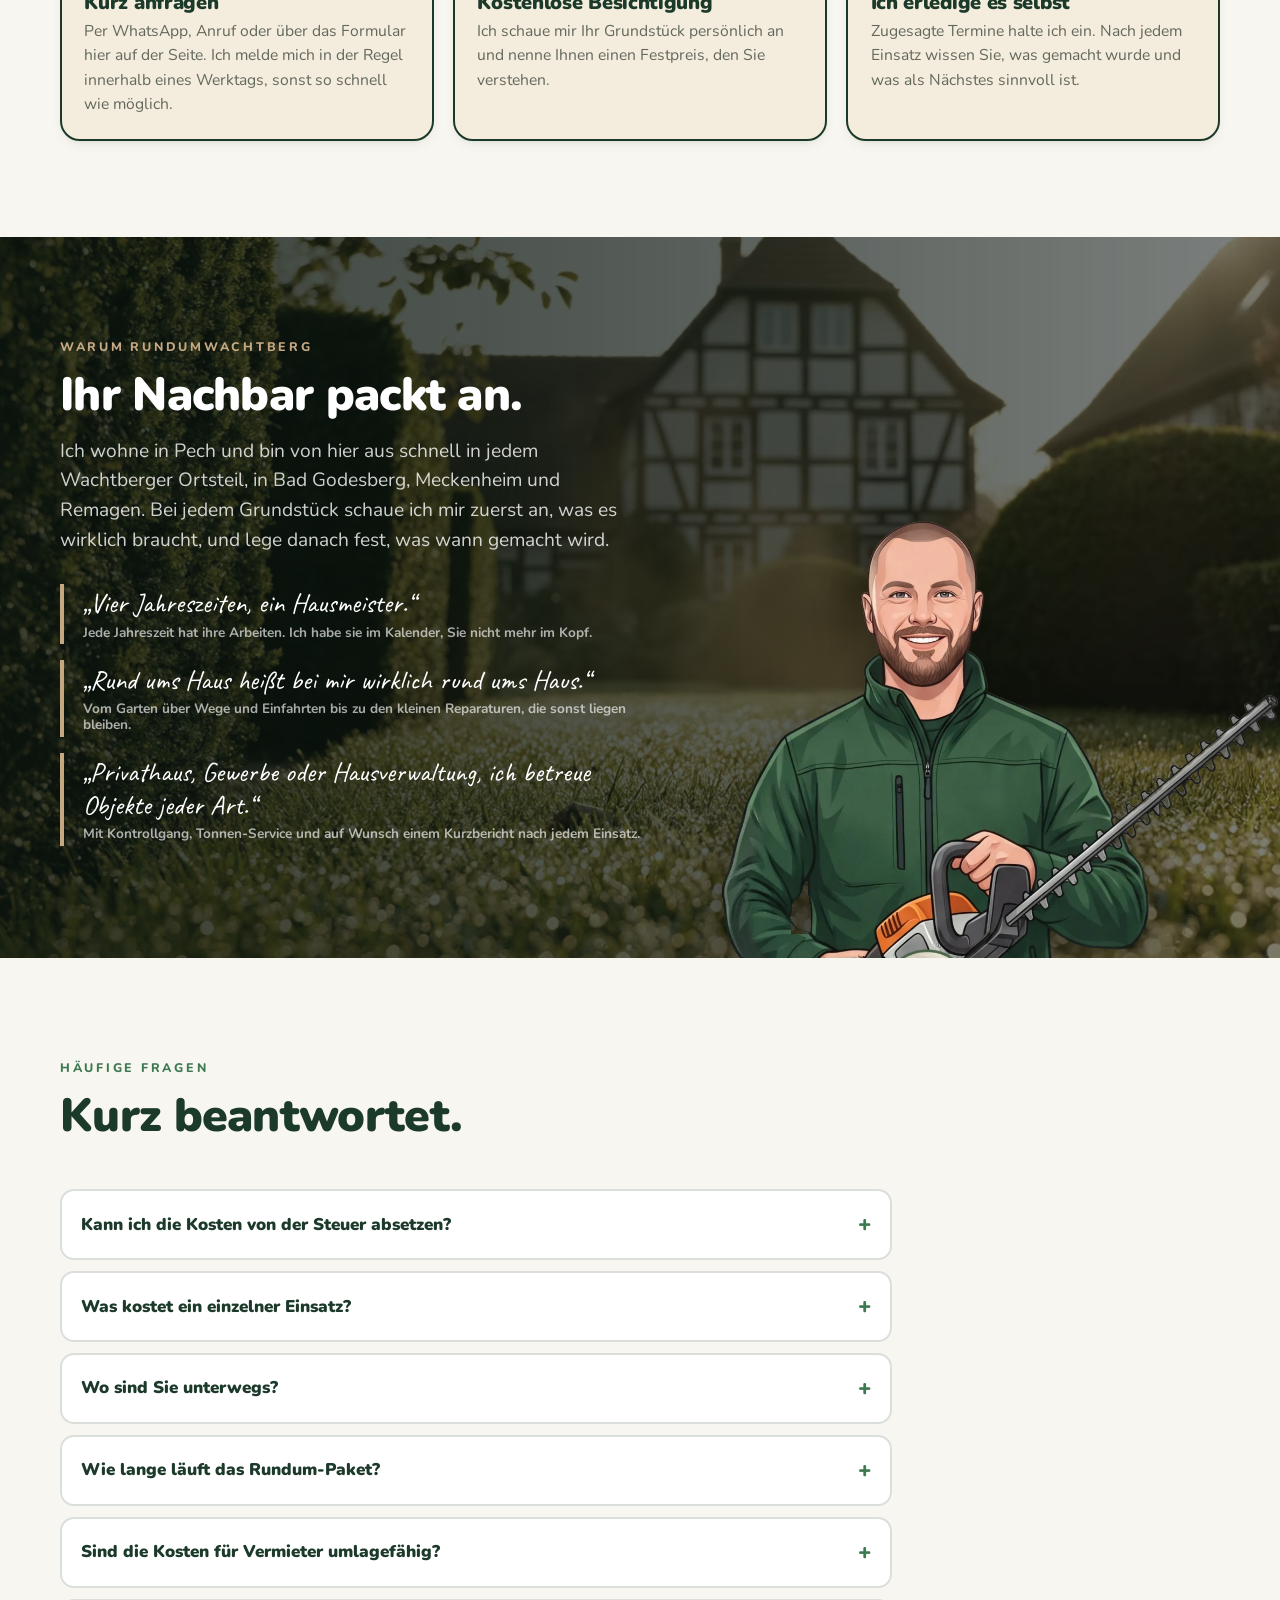
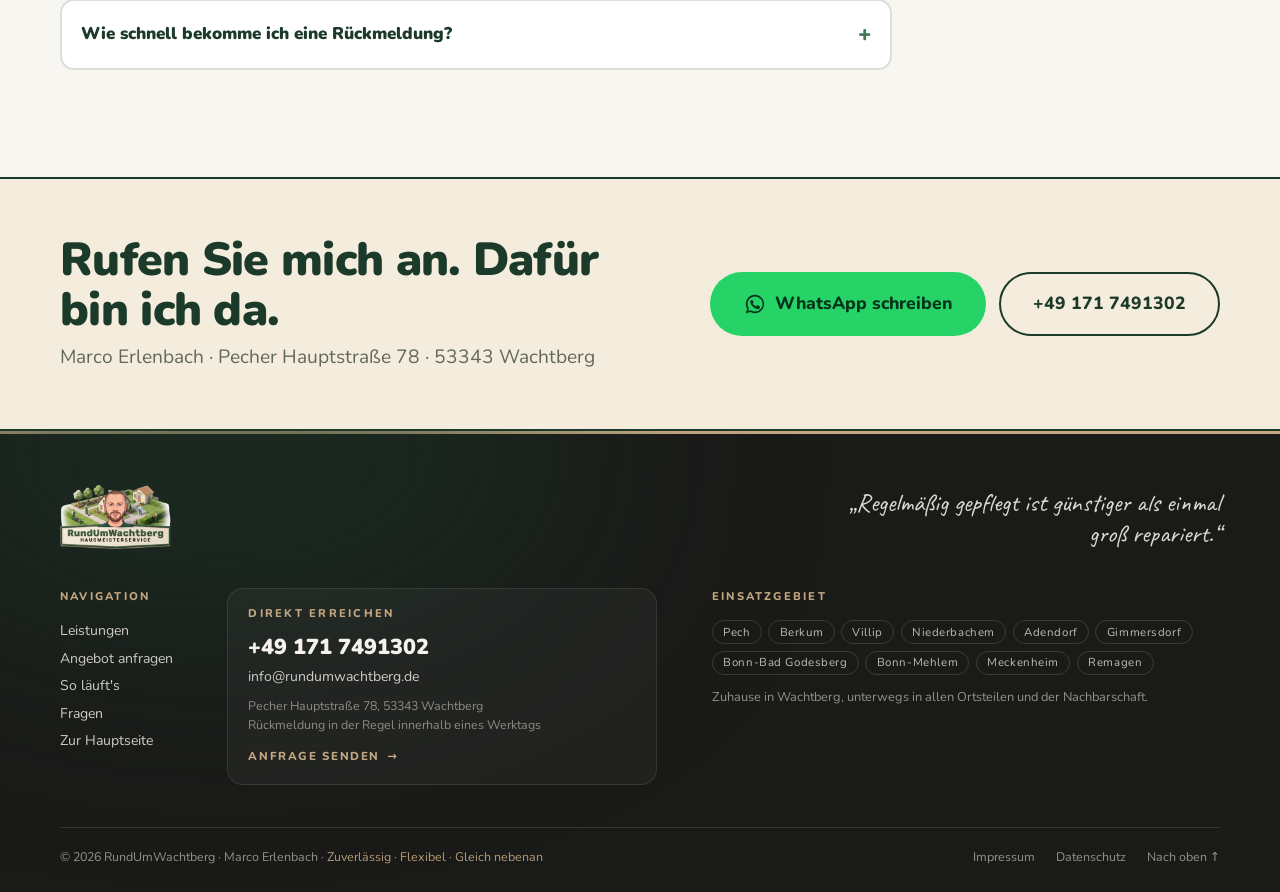
==== commit a958b8c5: "Neue Rufnummer +49 171 7491302 ueberall, WhatsApp-Text ohne Flyer-Bezug - Telefon-Links, Anzeige, Sc" ====
--- a/index.html
+++ b/index.html
@@ -27,7 +27,7 @@
   "name": "RundUmWachtberg Hausmeisterservice",
   "image": "https://anfrage.rundumwachtberg.de/assets/og.jpg",
   "url": "https://www.rundumwachtberg.de",
-  "telephone": "+4915172443749",
+  "telephone": "+491717491302",
   "email": "info@rundumwachtberg.de",
   "founder": { "@type": "Person", "name": "Marco Erlenbach" },
   "address": { "@type": "PostalAddress", "streetAddress": "Pecher Hauptstraße 78", "postalCode": "53343", "addressLocality": "Wachtberg", "addressCountry": "DE" },
@@ -46,7 +46,7 @@
 <!-- Topbar wie auf dem Flyer -->
 <div class="topbar">
   <div class="wrap">
-    <a href="tel:+4915172443749"><svg viewBox="0 0 24 24" fill="none" stroke="currentColor" stroke-width="2" stroke-linecap="round" stroke-linejoin="round"><path d="M22 16.9v3a2 2 0 01-2.2 2 19.8 19.8 0 01-8.6-3.1 19.5 19.5 0 01-6-6A19.8 19.8 0 012.1 4.2 2 2 0 014.1 2h3a2 2 0 012 1.7c.1.9.4 1.8.7 2.7a2 2 0 01-.5 2.1L8 9.8a16 16 0 006 6l1.3-1.3a2 2 0 012.1-.4c.9.3 1.8.6 2.7.7a2 2 0 011.9 2.1z"/></svg>+49 151 72443749</a>
+    <a href="tel:+491717491302"><svg viewBox="0 0 24 24" fill="none" stroke="currentColor" stroke-width="2" stroke-linecap="round" stroke-linejoin="round"><path d="M22 16.9v3a2 2 0 01-2.2 2 19.8 19.8 0 01-8.6-3.1 19.5 19.5 0 01-6-6A19.8 19.8 0 012.1 4.2 2 2 0 014.1 2h3a2 2 0 012 1.7c.1.9.4 1.8.7 2.7a2 2 0 01-.5 2.1L8 9.8a16 16 0 006 6l1.3-1.3a2 2 0 012.1-.4c.9.3 1.8.6 2.7.7a2 2 0 011.9 2.1z"/></svg>+49 171 7491302</a>
     <a href="mailto:info@rundumwachtberg.de"><svg viewBox="0 0 24 24" fill="none" stroke="currentColor" stroke-width="2" stroke-linecap="round" stroke-linejoin="round"><rect x="3" y="5" width="18" height="14" rx="2"/><path d="M3 7l9 6 9-6"/></svg>info@rundumwachtberg.de</a>
     <a class="web" href="https://www.rundumwachtberg.de"><svg viewBox="0 0 24 24" fill="none" stroke="currentColor" stroke-width="2" stroke-linecap="round" stroke-linejoin="round"><circle cx="12" cy="12" r="9"/><path d="M3 12h18M12 3a14 14 0 010 18M12 3a14 14 0 000 18"/></svg>www.rundumwachtberg.de</a>
   </div>
@@ -61,7 +61,7 @@
       <a href="#ablauf">So läuft's</a>
       <a href="#faq">Fragen</a>
     </nav>
-    <a class="btn btn-wa" data-wa="Hallo Marco, ich komme über Ihren Flyer und hätte gern ein Angebot für " href="#" target="_blank" rel="noopener"><svg viewBox="0 0 24 24" fill="currentColor"><path d="M12 2a10 10 0 00-8.6 15.1L2 22l5-1.3A10 10 0 1012 2zm0 18.2a8.2 8.2 0 01-4.2-1.2l-.3-.2-3 .8.8-2.9-.2-.3A8.2 8.2 0 1112 20.2zm4.5-6.1c-.2-.1-1.5-.7-1.7-.8s-.4-.1-.6.1-.6.8-.8 1c-.1.2-.3.2-.5.1a6.7 6.7 0 01-3.3-2.9c-.3-.4.3-.4.7-1.3.1-.2 0-.3 0-.4l-.8-1.8c-.2-.5-.4-.4-.6-.4h-.5a1 1 0 00-.7.3 3 3 0 00-.9 2.2 5.2 5.2 0 001.1 2.7 11.8 11.8 0 004.5 4c1.7.7 2.3.8 3.1.6a2.7 2.7 0 001.8-1.2 2.2 2.2 0 00.1-1.2c0-.1-.2-.2-.4-.3z"/></svg>WhatsApp</a>
+    <a class="btn btn-wa" data-wa="Hallo Marco, ich hätte gern ein Angebot für " href="#" target="_blank" rel="noopener"><svg viewBox="0 0 24 24" fill="currentColor"><path d="M12 2a10 10 0 00-8.6 15.1L2 22l5-1.3A10 10 0 1012 2zm0 18.2a8.2 8.2 0 01-4.2-1.2l-.3-.2-3 .8.8-2.9-.2-.3A8.2 8.2 0 1112 20.2zm4.5-6.1c-.2-.1-1.5-.7-1.7-.8s-.4-.1-.6.1-.6.8-.8 1c-.1.2-.3.2-.5.1a6.7 6.7 0 01-3.3-2.9c-.3-.4.3-.4.7-1.3.1-.2 0-.3 0-.4l-.8-1.8c-.2-.5-.4-.4-.6-.4h-.5a1 1 0 00-.7.3 3 3 0 00-.9 2.2 5.2 5.2 0 001.1 2.7 11.8 11.8 0 004.5 4c1.7.7 2.3.8 3.1.6a2.7 2.7 0 001.8-1.2 2.2 2.2 0 00.1-1.2c0-.1-.2-.2-.4-.3z"/></svg>WhatsApp</a>
   </div>
 </header>
 
@@ -86,7 +86,7 @@
       <p class="lead">Gartenpflege, Winterdienst und Hausmeisterdienste, mit mir persönlich. <span class="lead-more">Kurz anfragen, den Rest übernehme ich.</span></p>
       <div class="hero-ctas">
         <a class="btn btn-primary btn-lg" href="#rechner">Angebot anfragen</a>
-        <a class="btn btn-wa btn-lg" data-wa="Hallo Marco, ich komme über Ihren Flyer und hätte gern ein Angebot für " href="#" target="_blank" rel="noopener"><svg viewBox="0 0 24 24" fill="currentColor"><path d="M12 2a10 10 0 00-8.6 15.1L2 22l5-1.3A10 10 0 1012 2zm0 18.2a8.2 8.2 0 01-4.2-1.2l-.3-.2-3 .8.8-2.9-.2-.3A8.2 8.2 0 1112 20.2zm4.5-6.1c-.2-.1-1.5-.7-1.7-.8s-.4-.1-.6.1-.6.8-.8 1c-.1.2-.3.2-.5.1a6.7 6.7 0 01-3.3-2.9c-.3-.4.3-.4.7-1.3.1-.2 0-.3 0-.4l-.8-1.8c-.2-.5-.4-.4-.6-.4h-.5a1 1 0 00-.7.3 3 3 0 00-.9 2.2 5.2 5.2 0 001.1 2.7 11.8 11.8 0 004.5 4c1.7.7 2.3.8 3.1.6a2.7 2.7 0 001.8-1.2 2.2 2.2 0 00.1-1.2c0-.1-.2-.2-.4-.3z"/></svg>Direkt per WhatsApp</a>
+        <a class="btn btn-wa btn-lg" data-wa="Hallo Marco, ich hätte gern ein Angebot für " href="#" target="_blank" rel="noopener"><svg viewBox="0 0 24 24" fill="currentColor"><path d="M12 2a10 10 0 00-8.6 15.1L2 22l5-1.3A10 10 0 1012 2zm0 18.2a8.2 8.2 0 01-4.2-1.2l-.3-.2-3 .8.8-2.9-.2-.3A8.2 8.2 0 1112 20.2zm4.5-6.1c-.2-.1-1.5-.7-1.7-.8s-.4-.1-.6.1-.6.8-.8 1c-.1.2-.3.2-.5.1a6.7 6.7 0 01-3.3-2.9c-.3-.4.3-.4.7-1.3.1-.2 0-.3 0-.4l-.8-1.8c-.2-.5-.4-.4-.6-.4h-.5a1 1 0 00-.7.3 3 3 0 00-.9 2.2 5.2 5.2 0 001.1 2.7 11.8 11.8 0 004.5 4c1.7.7 2.3.8 3.1.6a2.7 2.7 0 001.8-1.2 2.2 2.2 0 00.1-1.2c0-.1-.2-.2-.4-.3z"/></svg>Direkt per WhatsApp</a>
       </div>
     </div>
     <div class="hero-marco">
@@ -289,8 +289,8 @@
       <p class="lead" style="margin-top:.5rem">Marco Erlenbach · Pecher Hauptstraße 78 · 53343 Wachtberg</p>
     </div>
     <div class="actions reveal">
-      <a class="btn btn-wa btn-lg" data-wa="Hallo Marco, ich komme über Ihren Flyer und hätte gern ein Angebot für " href="#" target="_blank" rel="noopener"><svg viewBox="0 0 24 24" fill="currentColor"><path d="M12 2a10 10 0 00-8.6 15.1L2 22l5-1.3A10 10 0 1012 2zm0 18.2a8.2 8.2 0 01-4.2-1.2l-.3-.2-3 .8.8-2.9-.2-.3A8.2 8.2 0 1112 20.2zm4.5-6.1c-.2-.1-1.5-.7-1.7-.8s-.4-.1-.6.1-.6.8-.8 1c-.1.2-.3.2-.5.1a6.7 6.7 0 01-3.3-2.9c-.3-.4.3-.4.7-1.3.1-.2 0-.3 0-.4l-.8-1.8c-.2-.5-.4-.4-.6-.4h-.5a1 1 0 00-.7.3 3 3 0 00-.9 2.2 5.2 5.2 0 001.1 2.7 11.8 11.8 0 004.5 4c1.7.7 2.3.8 3.1.6a2.7 2.7 0 001.8-1.2 2.2 2.2 0 00.1-1.2c0-.1-.2-.2-.4-.3z"/></svg>WhatsApp schreiben</a>
-      <a class="btn btn-outline btn-lg" href="tel:+4915172443749">+49 151 72443749</a>
+      <a class="btn btn-wa btn-lg" data-wa="Hallo Marco, ich hätte gern ein Angebot für " href="#" target="_blank" rel="noopener"><svg viewBox="0 0 24 24" fill="currentColor"><path d="M12 2a10 10 0 00-8.6 15.1L2 22l5-1.3A10 10 0 1012 2zm0 18.2a8.2 8.2 0 01-4.2-1.2l-.3-.2-3 .8.8-2.9-.2-.3A8.2 8.2 0 1112 20.2zm4.5-6.1c-.2-.1-1.5-.7-1.7-.8s-.4-.1-.6.1-.6.8-.8 1c-.1.2-.3.2-.5.1a6.7 6.7 0 01-3.3-2.9c-.3-.4.3-.4.7-1.3.1-.2 0-.3 0-.4l-.8-1.8c-.2-.5-.4-.4-.6-.4h-.5a1 1 0 00-.7.3 3 3 0 00-.9 2.2 5.2 5.2 0 001.1 2.7 11.8 11.8 0 004.5 4c1.7.7 2.3.8 3.1.6a2.7 2.7 0 001.8-1.2 2.2 2.2 0 00.1-1.2c0-.1-.2-.2-.4-.3z"/></svg>WhatsApp schreiben</a>
+      <a class="btn btn-outline btn-lg" href="tel:+491717491302">+49 171 7491302</a>
     </div>
   </div>
 </section>
@@ -319,7 +319,7 @@
       </div>
       <div class="foot-card">
         <div class="foot-eyebrow">Direkt erreichen</div>
-        <a class="foot-phone" href="tel:+4915172443749">+49 151 72443749</a>
+        <a class="foot-phone" href="tel:+491717491302">+49 171 7491302</a>
         <a class="foot-mail" href="mailto:info@rundumwachtberg.de">info@rundumwachtberg.de</a>
         <p>Pecher Hauptstraße 78, 53343 Wachtberg<br>Rückmeldung in der Regel innerhalb eines Werktags</p>
         <a class="foot-cta" href="#rechner">Anfrage senden <span aria-hidden="true">→</span></a>
@@ -341,7 +341,7 @@
 
 <!-- Mobile Sticky-Bar -->
 <div class="sticky-bar">
-  <a class="btn btn-wa" data-wa="Hallo Marco, ich komme über Ihren Flyer und hätte gern ein Angebot für " href="#" target="_blank" rel="noopener"><svg viewBox="0 0 24 24" fill="currentColor" width="20" height="20"><path d="M12 2a10 10 0 00-8.6 15.1L2 22l5-1.3A10 10 0 1012 2zm0 18.2a8.2 8.2 0 01-4.2-1.2l-.3-.2-3 .8.8-2.9-.2-.3A8.2 8.2 0 1112 20.2zm4.5-6.1c-.2-.1-1.5-.7-1.7-.8s-.4-.1-.6.1-.6.8-.8 1c-.1.2-.3.2-.5.1a6.7 6.7 0 01-3.3-2.9c-.3-.4.3-.4.7-1.3.1-.2 0-.3 0-.4l-.8-1.8c-.2-.5-.4-.4-.6-.4h-.5a1 1 0 00-.7.3 3 3 0 00-.9 2.2 5.2 5.2 0 001.1 2.7 11.8 11.8 0 004.5 4c1.7.7 2.3.8 3.1.6a2.7 2.7 0 001.8-1.2 2.2 2.2 0 00.1-1.2c0-.1-.2-.2-.4-.3z"/></svg>WhatsApp</a>
+  <a class="btn btn-wa" data-wa="Hallo Marco, ich hätte gern ein Angebot für " href="#" target="_blank" rel="noopener"><svg viewBox="0 0 24 24" fill="currentColor" width="20" height="20"><path d="M12 2a10 10 0 00-8.6 15.1L2 22l5-1.3A10 10 0 1012 2zm0 18.2a8.2 8.2 0 01-4.2-1.2l-.3-.2-3 .8.8-2.9-.2-.3A8.2 8.2 0 1112 20.2zm4.5-6.1c-.2-.1-1.5-.7-1.7-.8s-.4-.1-.6.1-.6.8-.8 1c-.1.2-.3.2-.5.1a6.7 6.7 0 01-3.3-2.9c-.3-.4.3-.4.7-1.3.1-.2 0-.3 0-.4l-.8-1.8c-.2-.5-.4-.4-.6-.4h-.5a1 1 0 00-.7.3 3 3 0 00-.9 2.2 5.2 5.2 0 001.1 2.7 11.8 11.8 0 004.5 4c1.7.7 2.3.8 3.1.6a2.7 2.7 0 001.8-1.2 2.2 2.2 0 00.1-1.2c0-.1-.2-.2-.4-.3z"/></svg>WhatsApp</a>
   <a class="btn btn-primary" href="#rechner">Angebot</a>
 </div>
 
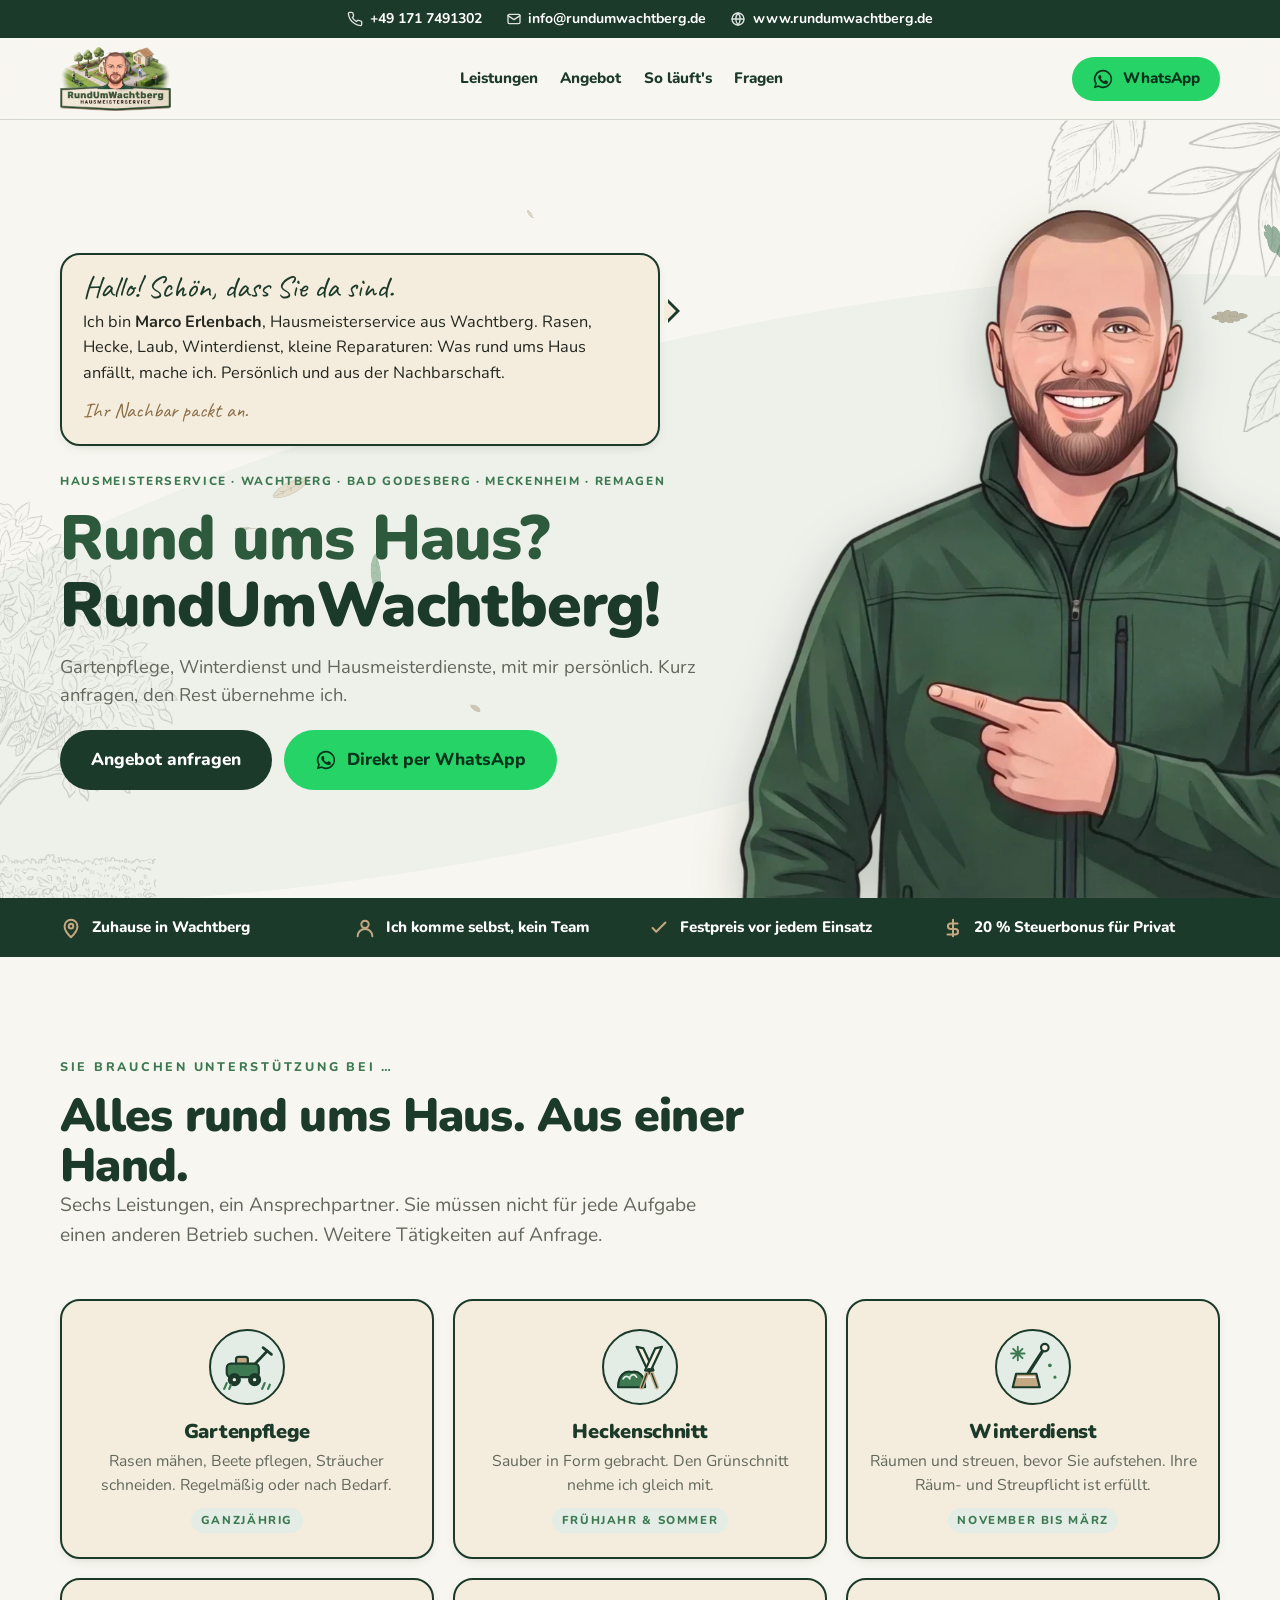
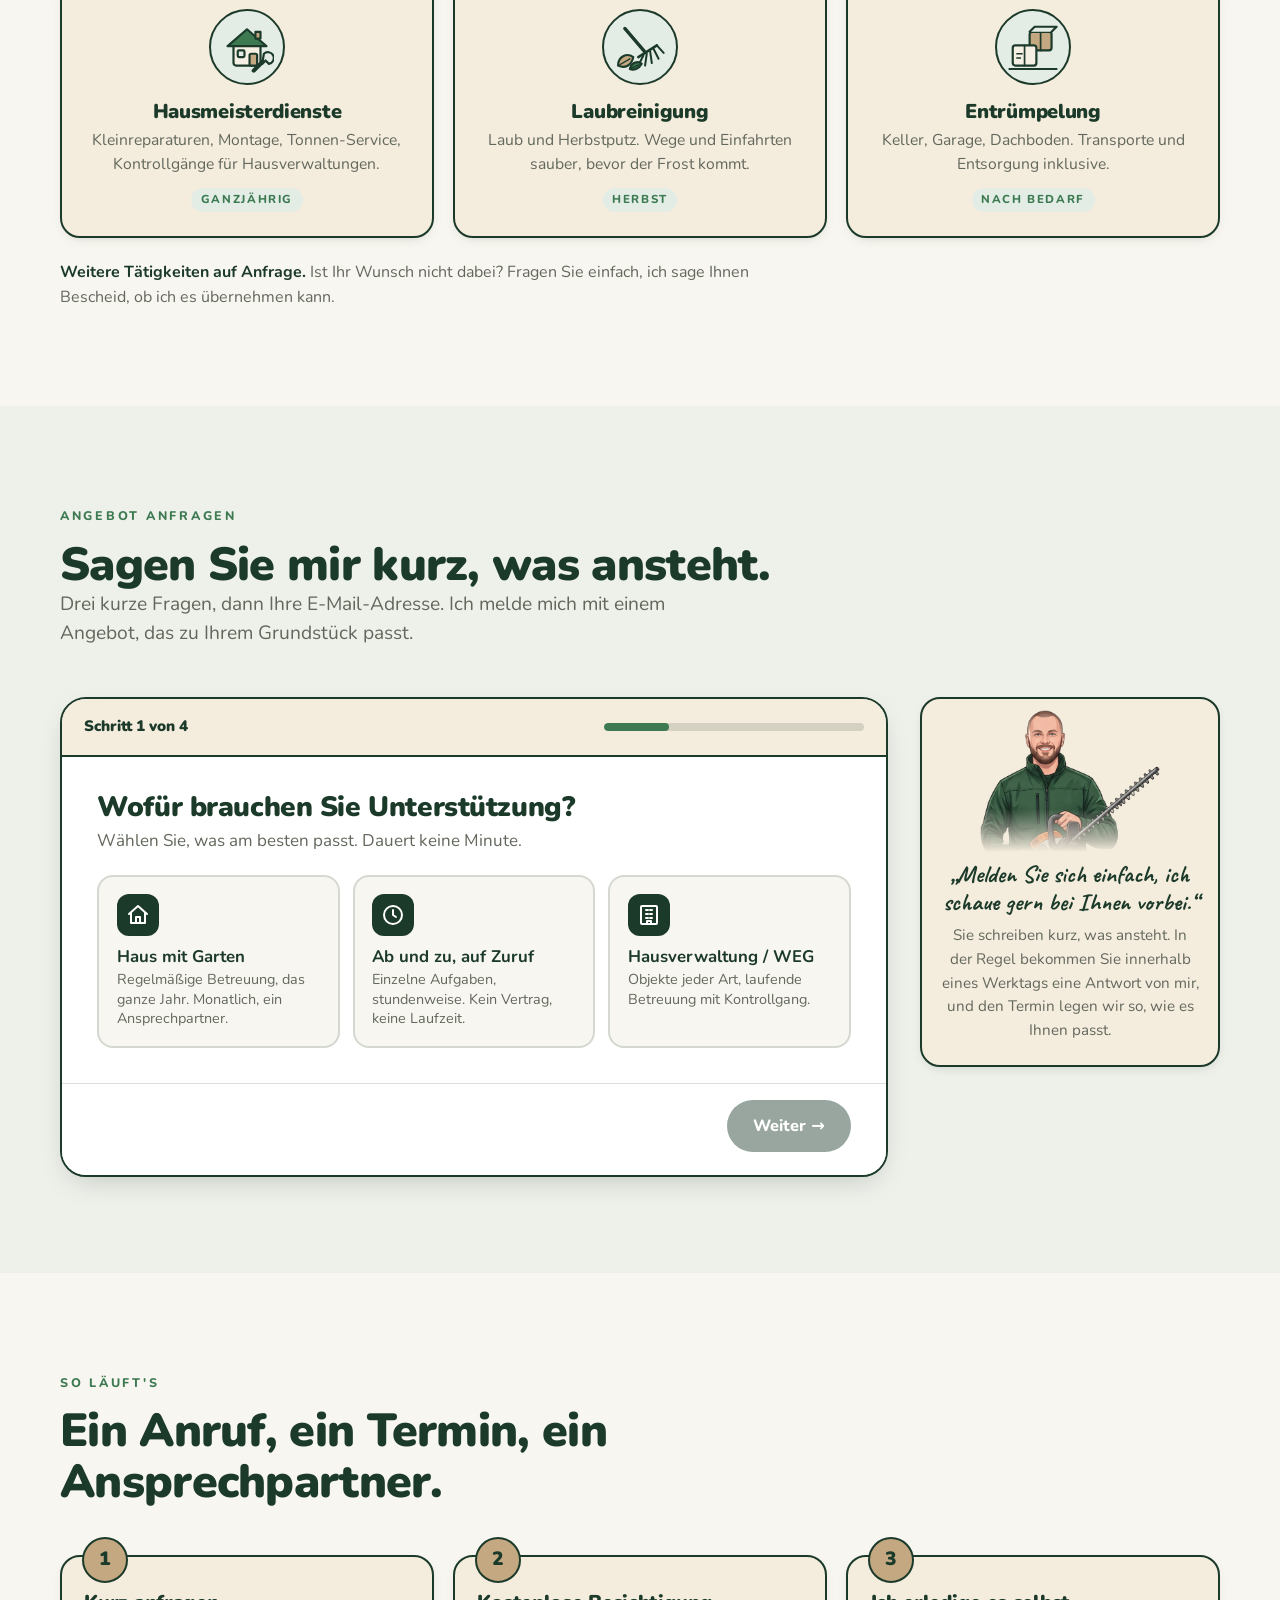
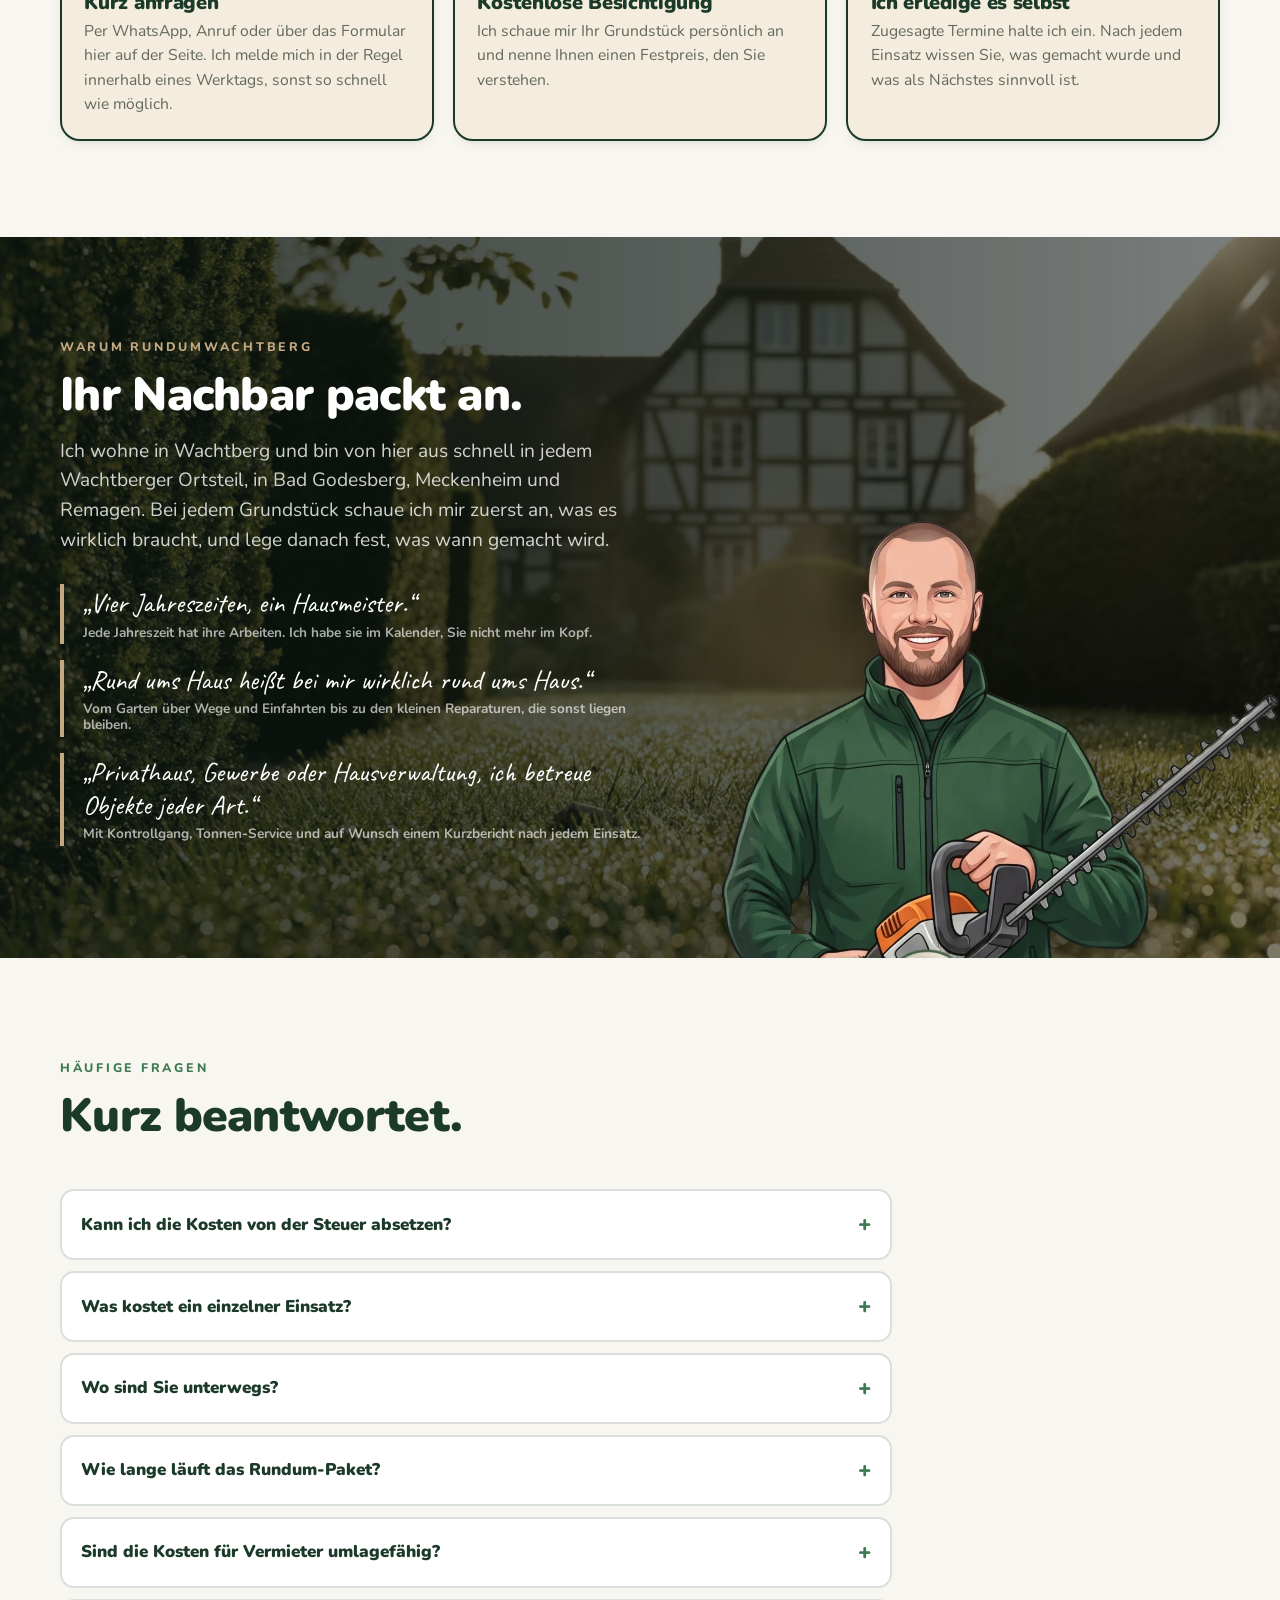
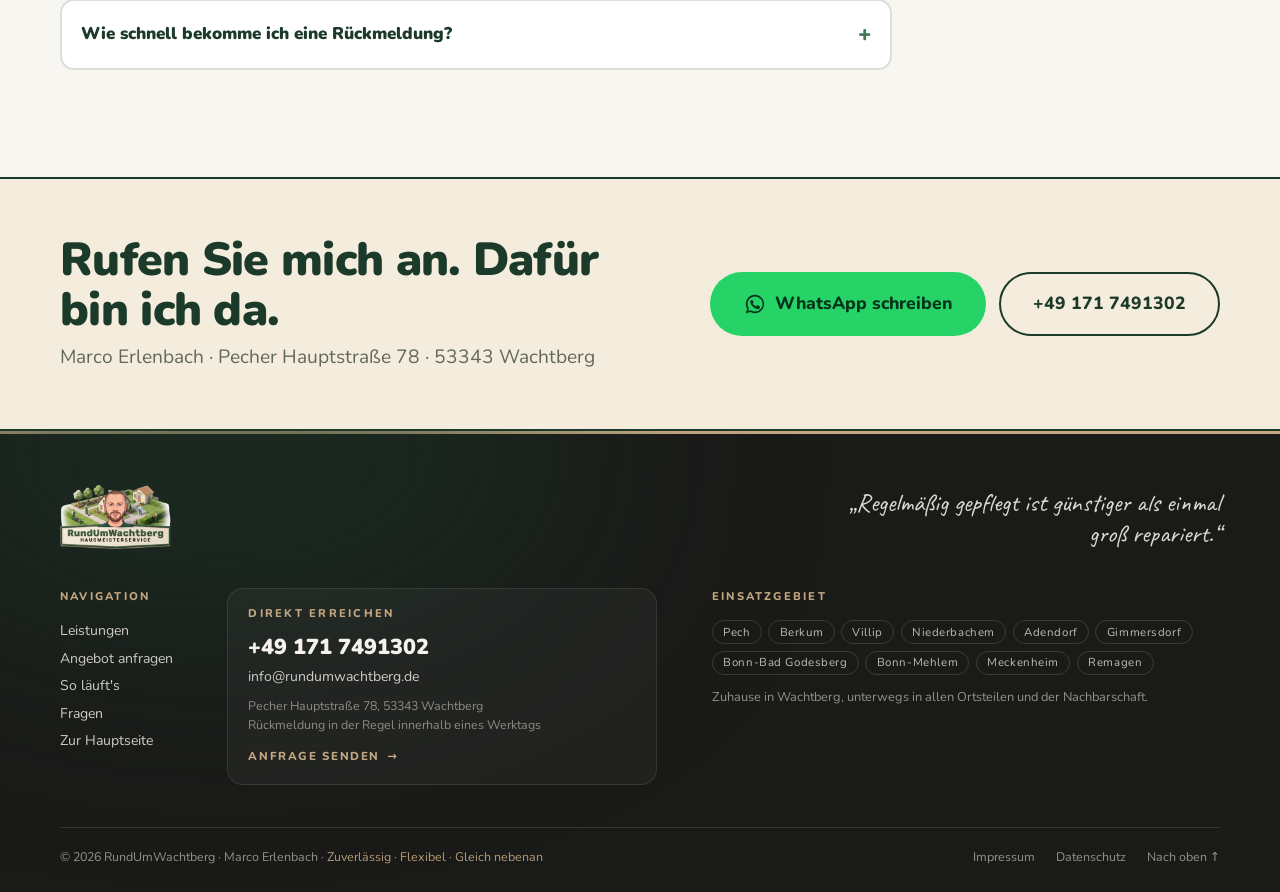
==== commit 00875687: "Ueber-mich-Text: Ich wohne in Wachtberg statt in Pech Co-Authored-By: Claude Fable 5.1 <noreply@anth" ====
--- a/index.html
+++ b/index.html
@@ -250,7 +250,7 @@
     <div class="reveal">
       <span class="eyebrow">Warum RundUmWachtberg</span>
       <h2>Ihr Nachbar packt an.</h2>
-      <p class="lead" style="margin:1rem 0 1.8rem">Ich wohne in Pech und bin von hier aus schnell in jedem Wachtberger Ortsteil, in Bad Godesberg, Meckenheim und Remagen. Bei jedem Grundstück schaue ich mir zuerst an, was es wirklich braucht, und lege danach fest, was wann gemacht wird.</p>
+      <p class="lead" style="margin:1rem 0 1.8rem">Ich wohne in Wachtberg und bin von hier aus schnell in jedem Wachtberger Ortsteil, in Bad Godesberg, Meckenheim und Remagen. Bei jedem Grundstück schaue ich mir zuerst an, was es wirklich braucht, und lege danach fest, was wann gemacht wird.</p>
       <div class="quotes">
         <div class="quote">„Vier Jahreszeiten, ein Hausmeister.“<small>Jede Jahreszeit hat ihre Arbeiten. Ich habe sie im Kalender, Sie nicht mehr im Kopf.</small></div>
         <div class="quote">„Rund ums Haus heißt bei mir wirklich rund ums Haus.“<small>Vom Garten über Wege und Einfahrten bis zu den kleinen Reparaturen, die sonst liegen bleiben.</small></div>
